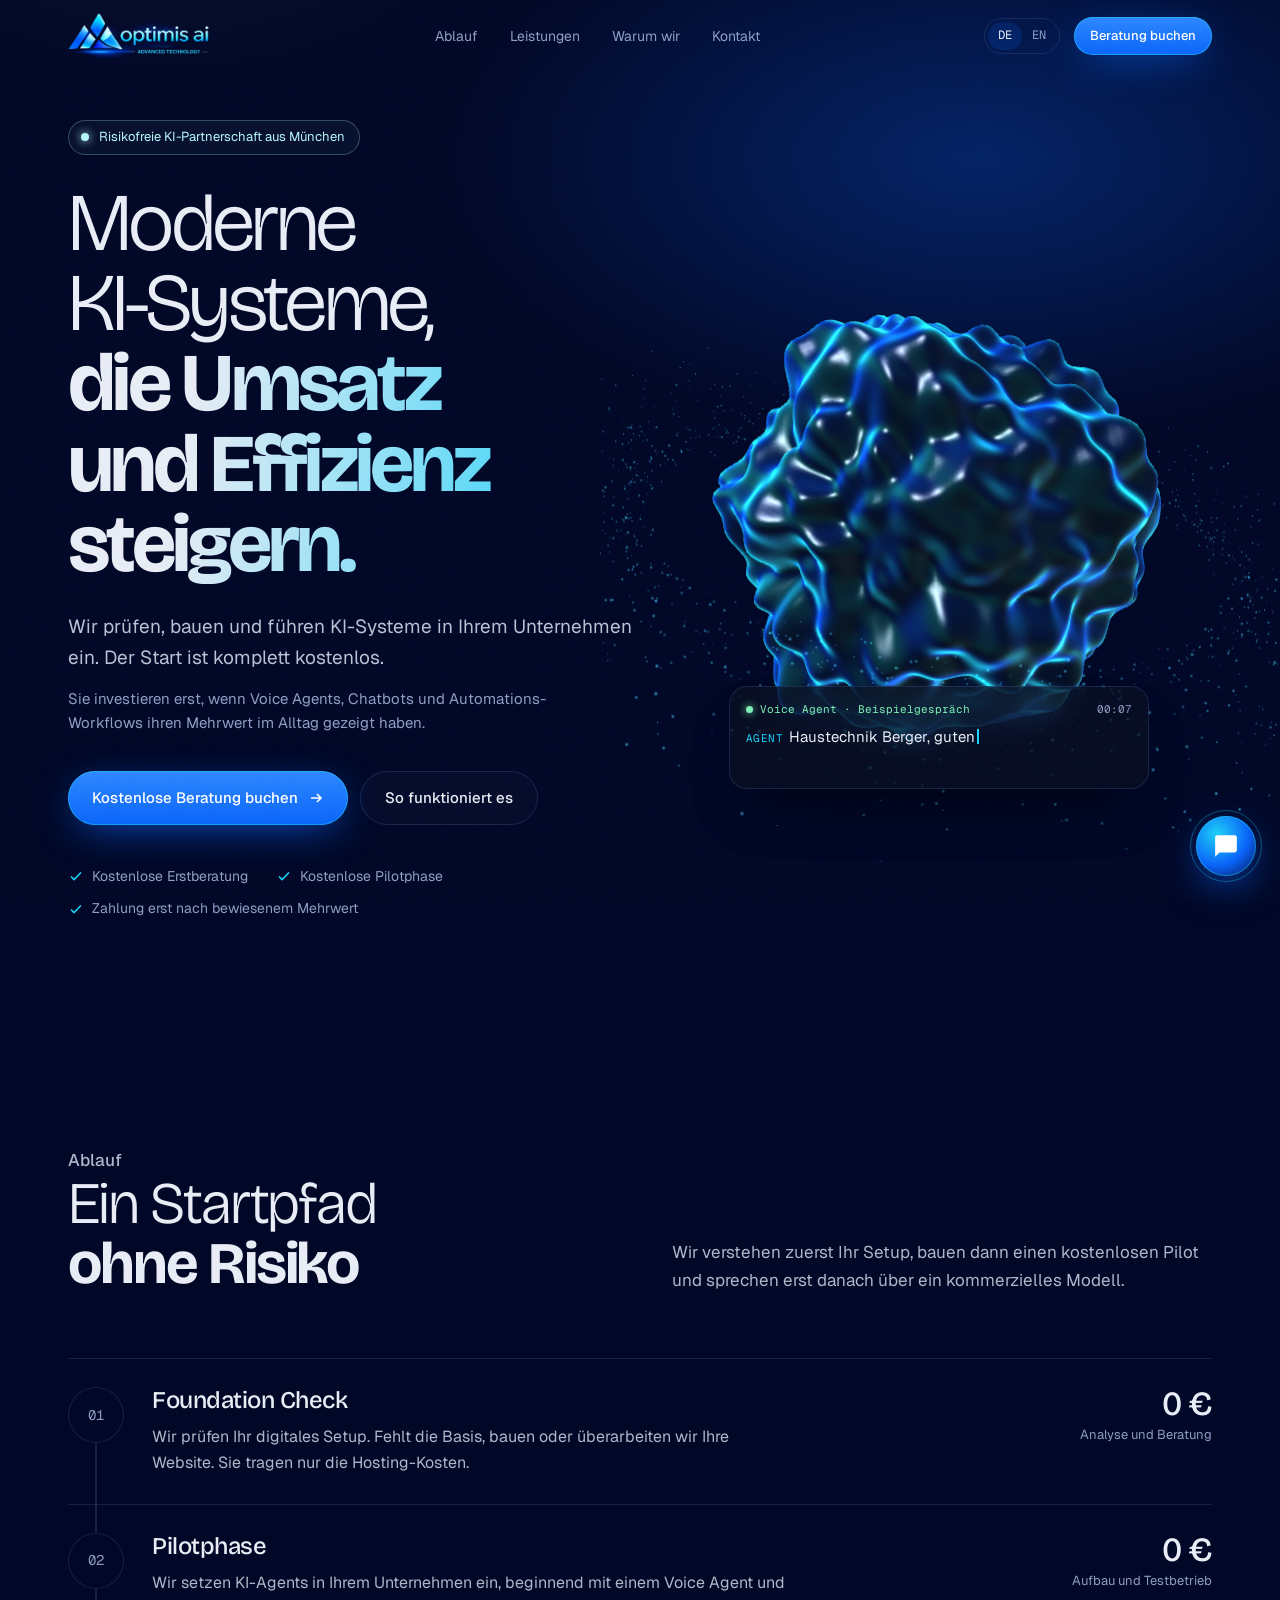
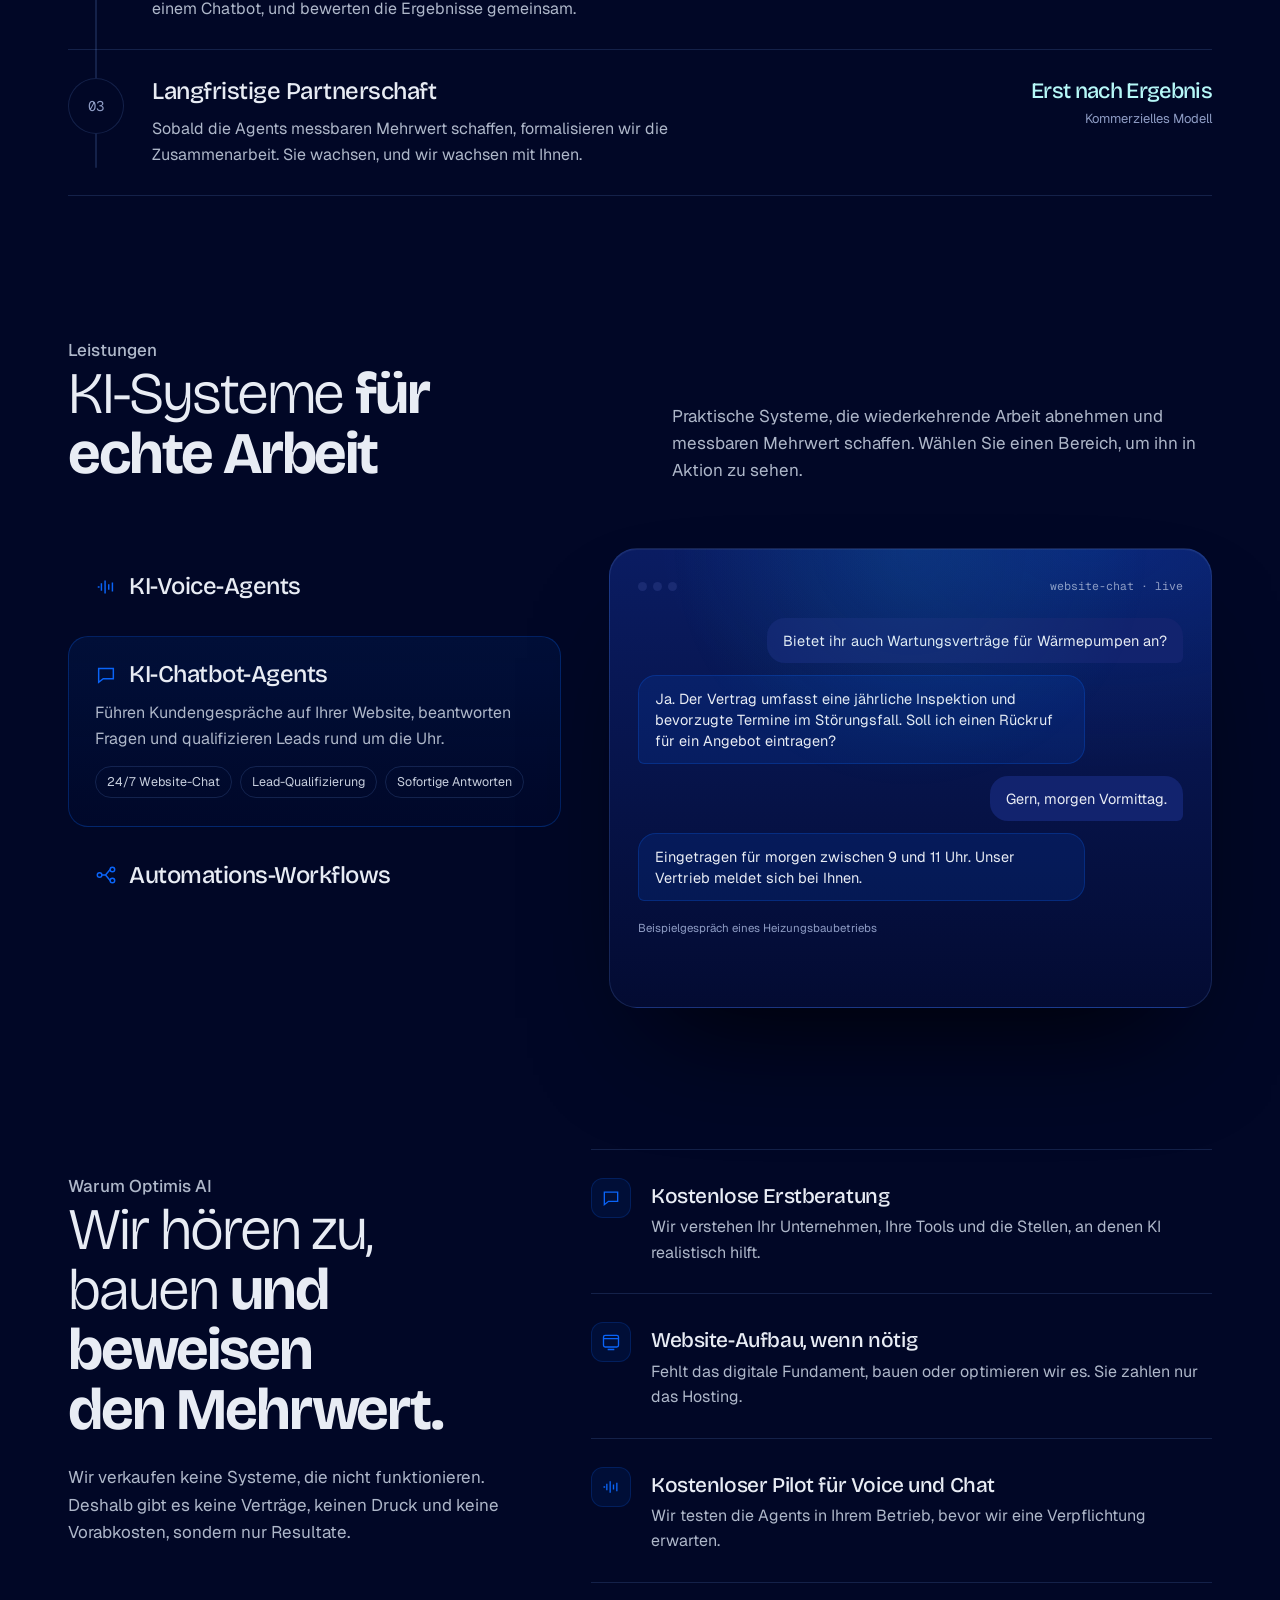
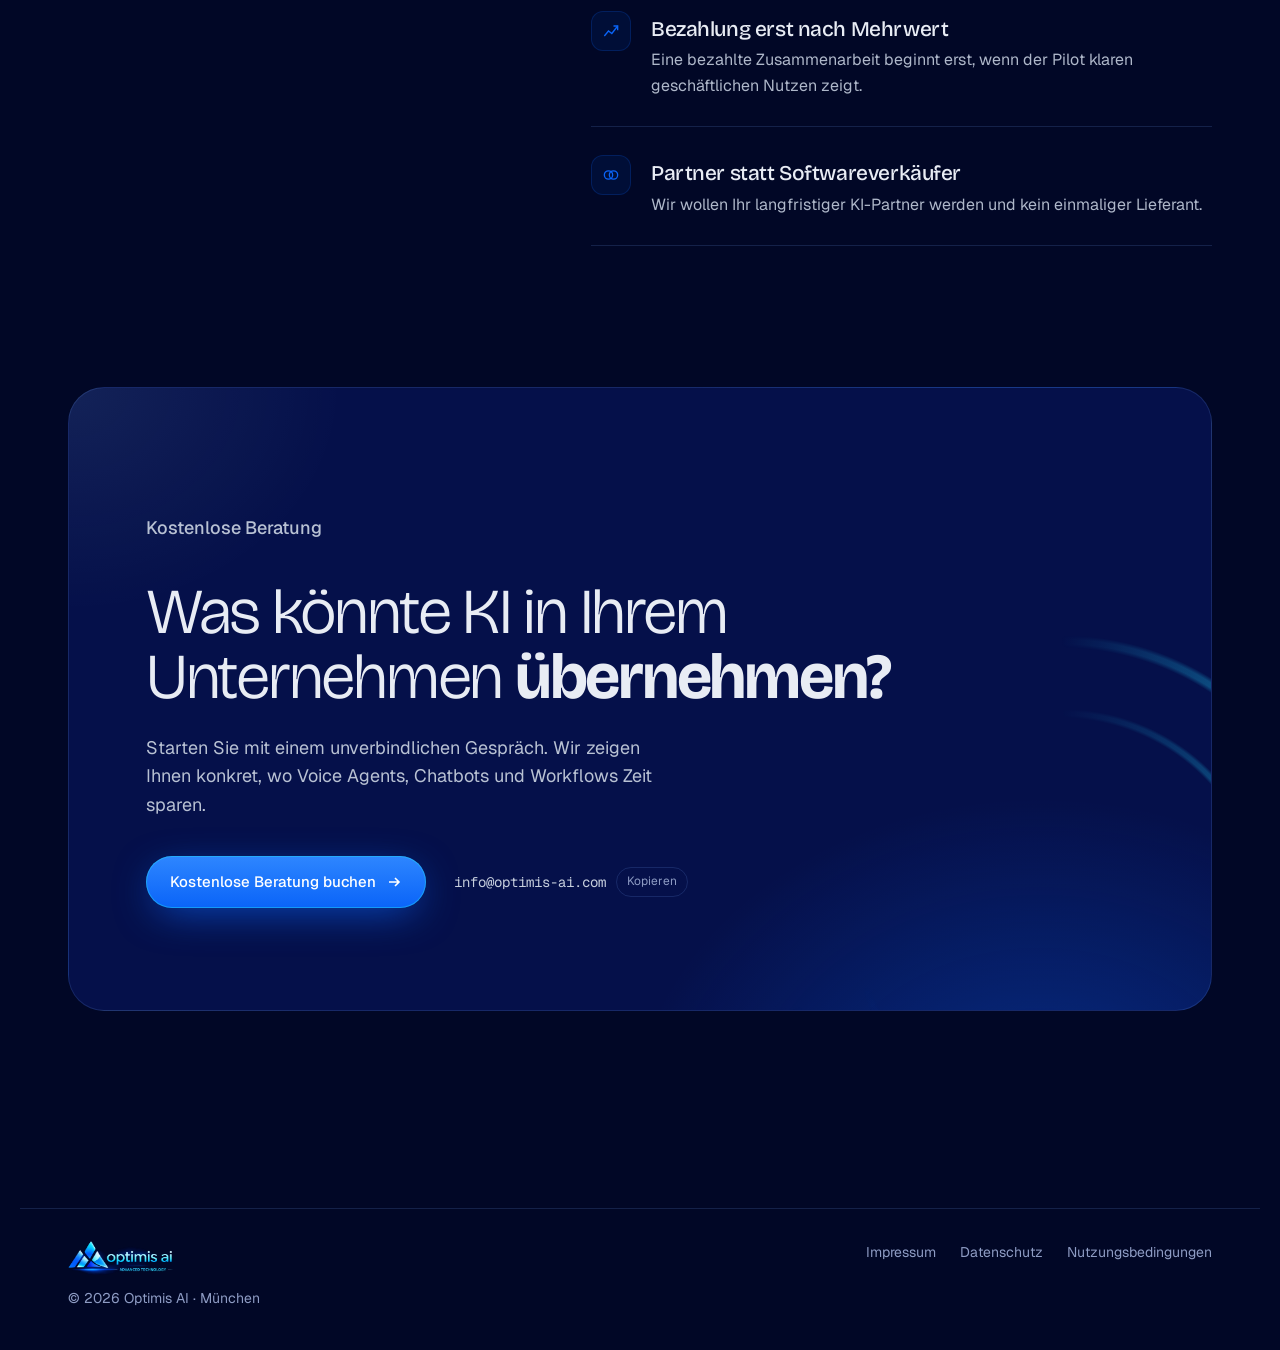
==== index.html @ b2c32596 "Optimis AI Redesign REV01: Startseite, Rechtsseiten, Chat-Widget Co-Authored-By: Claude Opus 5.5 <no" ====
<!doctype html>
<html lang="de">
<head>
<meta charset="utf-8">
<meta name="viewport" content="width=device-width, initial-scale=1, viewport-fit=cover">
<!-- VORSCHAU: verhindert, dass Google diese Testversion indexiert. Beim Go-Live entfernen. -->
<meta name="robots" content="noindex, nofollow">
<meta name="description" content="Optimis AI unterstützt Unternehmen mit KI-Sprachagenten, Chatbots und Workflow-Automatisierung beim Skalieren. Kostenlose Beratung und Pilotphase.">
<meta name="theme-color" content="#010726">
<meta property="og:title" content="Optimis AI | KI-Automatisierungsagentur für Unternehmen">
<meta property="og:description" content="Voice Agents, Chatbots und Automations-Workflows in einem risikofreien Partnermodell.">
<meta property="og:type" content="website">
<link rel="icon" href="assets/logo.webp">
<title>Optimis AI | Voice Agents, Chatbots & Automations-Workflows</title>
<link rel="preconnect" href="https://fonts.googleapis.com">
<link rel="preconnect" href="https://fonts.gstatic.com" crossorigin>
<link rel="stylesheet" href="https://fonts.googleapis.com/css2?family=Bricolage+Grotesque:opsz,wght@12..96,300;12..96,500;12..96,700&family=Geist:wght@300;400;500;600&family=Geist+Mono:wght@400;500&display=swap">
<style>
/* Layout: dark single-world page. Hero = headline left, live 3D voice orb right with call transcript.
   Then: sequence (Ablauf) with scroll-filled spine, interactive service demo stage, promise list, closing CTA. */
:root{
  color-scheme: dark;
  --ink:#010726;          /* logo navy, deepest */
  --deep:#06124A;         /* logo navy, raised */
  --line:rgba(120,170,255,.16);
  --text:#E8ECF4;
  --muted:#8E9CC4;
  --signal:#0A64F8;       /* logo electric blue */
  --glow:#1ED0F8;         /* logo cyan */
  --gold:#B6F8F8;         /* logo ice highlight */
  --f-display:"Bricolage Grotesque", "Helvetica Neue", Arial, sans-serif;
  --f-body:"Geist", "Helvetica Neue", Arial, sans-serif;
  --f-mono:"Geist Mono", ui-monospace, "SF Mono", Menlo, monospace;
  --gutter:clamp(16px, 4vw, 48px);
  --max:1240px;
}
*{box-sizing:border-box}
html{scroll-behavior:smooth}
body{
  background:var(--ink); color:var(--text);
  font-family:var(--f-body); font-size:16px; line-height:1.6;
  -webkit-font-smoothing:antialiased; overflow-x:hidden;
}
a{color:inherit}
::selection{background:var(--signal); color:var(--ink)}
:focus-visible{outline:2px solid var(--glow); outline-offset:3px; border-radius:6px}
.wrap{max-width:var(--max); margin-inline:auto; padding-inline:var(--gutter)}

/* film grain for depth */
.grain{position:fixed; inset:0; pointer-events:none; z-index:60; opacity:.07; mix-blend-mode:overlay;
  background-image:url("data:image/svg+xml;utf8,<svg xmlns='http://www.w3.org/2000/svg' width='160' height='160'><filter id='n'><feTurbulence type='fractalNoise' baseFrequency='.9' numOctaves='2' stitchTiles='stitch'/></filter><rect width='100%' height='100%' filter='url(%23n)'/></svg>");}

/* ---------- NAV ---------- */
.nav{position:fixed; top:0; left:0; right:0; z-index:50; padding-top:env(safe-area-inset-top,0px);
  transition:background .4s, border-color .4s; border-bottom:1px solid transparent}
.nav.scrolled{background:rgba(1,7,38,.72); backdrop-filter:blur(18px) saturate(1.4); -webkit-backdrop-filter:blur(18px) saturate(1.4); border-color:var(--line)}
.nav-in{display:flex; align-items:center; justify-content:space-between; gap:24px; height:72px}
.logo{display:flex; align-items:center; text-decoration:none}
.logo img{height:46px; width:auto; aspect-ratio:340/109; object-fit:contain; display:block}
.foot-logo{height:34px; width:auto; aspect-ratio:340/109; align-self:flex-start; object-fit:contain; display:block}
.nav-links{display:flex; gap:32px; font-size:14px; color:var(--muted)}
.nav-links a{text-decoration:none; transition:color .2s}
.nav-links a:hover{color:var(--text)}
.nav-right{display:flex; align-items:center; gap:14px}
.lang{display:flex; border:1px solid var(--line); border-radius:999px; padding:3px; font-size:12px; font-family:var(--f-mono)}
.lang button{all:unset; cursor:pointer; padding:4px 10px; border-radius:999px; color:var(--muted)}
.lang button[aria-pressed="true"]{background:rgba(10,100,248,.16); color:var(--text)}

.btn{display:inline-flex; align-items:center; gap:10px; text-decoration:none; font-weight:500; font-size:15px;
  border-radius:999px; padding:14px 24px; transition:transform .25s, box-shadow .3s, background .3s; cursor:pointer; border:0; font-family:inherit}
.btn-primary{background:linear-gradient(180deg,#2E86FF, var(--signal)); color:#FFFFFF;
  box-shadow:0 0 0 1px rgba(30,208,248,.5) inset, 0 10px 40px -10px rgba(10,100,248,.8)}
.btn-primary:hover{transform:translateY(-2px); box-shadow:0 0 0 1px rgba(30,208,248,.7) inset, 0 16px 50px -10px rgba(10,100,248,1)}
.btn-ghost{color:var(--text); border:1px solid var(--line); background:rgba(255,255,255,.02)}
.btn-ghost:hover{border-color:rgba(30,208,248,.4); background:rgba(10,100,248,.06)}
.btn-sm{padding:9px 16px; font-size:13px}
.btn svg{width:16px; height:16px}

/* ---------- HERO ---------- */
.hero{position:relative; padding-top:calc(120px + env(safe-area-inset-top,0px)); padding-bottom:72px; overflow:hidden}
.hero::before{content:""; position:absolute; inset:-20% -10% auto; height:900px; pointer-events:none;
  background:radial-gradient(ellipse 50% 45% at 72% 40%, rgba(10,100,248,.30), transparent 70%),
             radial-gradient(ellipse 30% 30% at 20% 10%, rgba(182,248,248,.06), transparent 70%)}
.hero-grid{position:relative; display:grid; grid-template-columns:minmax(0,1.05fr) minmax(0,1fr); gap:24px; align-items:center}
.pill{display:inline-flex; align-items:center; gap:10px; font-size:13px; color:var(--gold);
  border:1px solid rgba(182,248,248,.25); border-radius:999px; padding:6px 14px 6px 8px; background:rgba(182,248,248,.04)}
.pill i{width:8px; height:8px; border-radius:50%; background:var(--gold); box-shadow:0 0 10px var(--gold); display:block; margin-left:4px; animation:breathe 2.4s ease-in-out infinite}
@keyframes breathe{50%{opacity:.35}}
h1{font-family:var(--f-display); font-weight:300; font-size:clamp(44px, 6.4vw, 88px); line-height:.98; letter-spacing:-.045em; margin:28px 0 28px; text-wrap:balance}
h1 strong{font-weight:700; display:block;
  background:linear-gradient(100deg, var(--text) 10%, var(--glow) 45%, var(--signal) 70%, var(--text) 95%);
  background-size:220% 100%; -webkit-background-clip:text; background-clip:text; color:transparent;
  animation:sheen 9s ease-in-out infinite}
@keyframes sheen{0%,100%{background-position:100% 0}50%{background-position:0 0}}
.lede{font-size:clamp(17px,1.5vw,19px); color:#B8C1D3; max-width:34em; margin:0 0 14px}
.lede-2{font-size:15px; color:var(--muted); max-width:36em; margin:0 0 36px}
.hero-ctas{display:flex; flex-wrap:wrap; gap:12px}
.assure{display:flex; flex-wrap:wrap; gap:10px 28px; margin-top:40px; font-size:14px; color:var(--muted); list-style:none; padding:0}
.assure li{display:flex; align-items:center; gap:8px}
.assure svg{width:16px; height:16px; color:var(--glow); flex:none}

.reveal{animation:rise 1s cubic-bezier(.2,.7,.1,1) both}
.d1{animation-delay:.05s}.d2{animation-delay:.15s}.d3{animation-delay:.28s}.d4{animation-delay:.4s}.d5{animation-delay:.52s}
@keyframes rise{from{opacity:0; transform:translateY(22px); filter:blur(6px)}to{opacity:1; transform:none; filter:none}}

/* orb stage */
.stage{position:relative; aspect-ratio:1/1; max-width:100%; width:100%; min-height:0}
#orb{position:absolute; inset:-12%; width:124%; height:124%; display:block}
.orb-fallback{position:absolute; inset:18%; border-radius:50%;
  background:radial-gradient(circle at 35% 30%, #B6F8F8, var(--signal) 35%, #06124A 70%, transparent 72%);
  filter:blur(1px); box-shadow:0 0 120px rgba(10,100,248,.5)}
.call{position:absolute; left:50%; bottom:2%; transform:translateX(-50%); width:min(420px, 100%);
  background:rgba(10,16,32,.66); border:1px solid var(--line); border-radius:18px; padding:14px 16px;
  backdrop-filter:blur(14px); -webkit-backdrop-filter:blur(14px); box-shadow:0 30px 60px -30px rgba(0,0,0,.8)}
.call-head{display:flex; align-items:center; justify-content:space-between; font-family:var(--f-mono); font-size:11px; color:var(--muted); margin-bottom:8px}
.live{display:flex; align-items:center; gap:7px; color:#7DF0B4}
.live i{width:7px; height:7px; border-radius:50%; background:#7DF0B4; box-shadow:0 0 8px #7DF0B4; animation:breathe 1.2s infinite}
.call-line{min-height:3.2em; font-size:15px; line-height:1.45}
.who{font-family:var(--f-mono); font-size:11px; letter-spacing:.04em; margin-right:6px}
.who.agent{color:var(--glow)} .who.caller{color:var(--gold)}
.caret{display:inline-block; width:2px; height:1em; background:var(--glow); vertical-align:-2px; margin-left:2px; animation:breathe .8s steps(1) infinite}

/* ---------- SECTIONS ---------- */
section{position:relative}
.sec{padding-block:clamp(80px, 11vw, 150px)}
.sec-head{display:grid; grid-template-columns:minmax(0,1fr) minmax(0,1fr); gap:32px 64px; align-items:end; margin-bottom:64px}
.kicker{font-size:14px; color:var(--glow); margin:0 0 14px; font-weight:500}
h2{font-family:var(--f-display); font-weight:300; font-size:clamp(34px, 4.6vw, 60px); line-height:1.02; letter-spacing:-.035em; margin:0; text-wrap:balance}
h2 strong{font-weight:700}
.sec-head p{color:#AEB7C9; margin:0; max-width:32em; font-size:17px}
h3{font-family:var(--f-display); font-weight:500; letter-spacing:-.02em; font-size:24px; line-height:1.15; margin:0 0 10px}

/* Ablauf: real sequence */
.steps{position:relative; display:grid; gap:0}
.spine{position:absolute; left:27px; top:28px; bottom:28px; width:2px; background:var(--line); border-radius:2px}
.spine i{position:absolute; inset:0 0 auto; height:var(--p,0%); background:linear-gradient(var(--glow), var(--signal)); border-radius:2px; box-shadow:0 0 14px var(--signal)}
.step{position:relative; display:grid; grid-template-columns:56px minmax(0,1fr) auto; gap:28px; align-items:start; padding:28px 0; border-top:1px solid var(--line)}
.step:last-child{border-bottom:1px solid var(--line)}
.node{width:56px; height:56px; border-radius:50%; display:grid; place-items:center; font-family:var(--f-mono); font-size:14px;
  background:var(--ink); border:1px solid var(--line); color:var(--muted); position:relative; z-index:1; transition:all .5s}
.step.on .node{border-color:var(--signal); color:var(--text); box-shadow:0 0 0 6px rgba(10,100,248,.08), 0 0 30px rgba(10,100,248,.4)}
.step p{color:#AEB7C9; margin:0; max-width:40em}
.cost{text-align:right; min-width:150px}
.cost b{display:block; font-family:var(--f-display); font-weight:500; font-size:34px; letter-spacing:-.03em; line-height:1; font-variant-numeric:tabular-nums}
.cost span{font-size:13px; color:var(--muted)}
.step:last-child .cost b{color:var(--gold); font-size:22px; line-height:1.2}

/* Services: interactive stage */
.svc{display:grid; grid-template-columns:minmax(0,.9fr) minmax(0,1.1fr); gap:48px; align-items:stretch}
.svc-list{display:flex; flex-direction:column; gap:10px}
.svc-tab{all:unset; box-sizing:border-box; cursor:pointer; display:block; padding:24px 26px; border-radius:20px; border:1px solid transparent; transition:background .35s, border-color .35s}
.svc-tab:hover{background:rgba(255,255,255,.02)}
.svc-tab:focus-visible{outline:2px solid var(--glow)}
.svc-tab[aria-selected="true"]{background:linear-gradient(180deg, rgba(10,100,248,.09), rgba(10,100,248,.02)); border-color:rgba(10,100,248,.28)}
.svc-tab h3{display:flex; align-items:center; gap:12px; margin:0}
.svc-tab h3 svg{width:22px; height:22px; color:var(--signal); flex:none}
.svc-body{display:grid; grid-template-rows:0fr; transition:grid-template-rows .45s cubic-bezier(.2,.7,.1,1)}
.svc-tab[aria-selected="true"] .svc-body{grid-template-rows:1fr}
.svc-body > div{overflow:hidden}
.svc-body p{color:#AEB7C9; margin:12px 0 14px}
.tags{display:flex; flex-wrap:wrap; gap:8px; padding-bottom:4px}
.tags span{font-size:12.5px; padding:5px 11px; border-radius:999px; border:1px solid var(--line); color:#C6CEDD}

.demo-wrap{perspective:1400px; min-width:0}
.demo{position:relative; height:100%; min-height:460px; border-radius:28px; padding:28px;
  background:radial-gradient(120% 80% at 80% 0%, rgba(10,100,248,.16), transparent 60%), linear-gradient(180deg, #0A1C62, #030B32);
  border:1px solid var(--line); box-shadow:0 60px 120px -50px rgba(0,0,0,.9), inset 0 1px 0 rgba(255,255,255,.06);
  transform-style:preserve-3d; transition:transform .25s ease-out; overflow:hidden}
.demo::after{content:""; position:absolute; inset:0; border-radius:inherit; pointer-events:none;
  background:radial-gradient(400px circle at var(--mx,50%) var(--my,0%), rgba(30,208,248,.10), transparent 60%)}
.demo-bar{display:flex; justify-content:space-between; align-items:center; font-family:var(--f-mono); font-size:11.5px; color:var(--muted); margin-bottom:22px; transform:translateZ(30px)}
.dots{display:flex; gap:6px}.dots i{width:9px; height:9px; border-radius:50%; background:#1a2b72; display:block}
.panel{display:none; transform:translateZ(50px)}
.panel.active{display:block; animation:panelIn .5s cubic-bezier(.2,.7,.1,1)}
@keyframes panelIn{from{opacity:0; transform:translateZ(50px) translateY(12px)}to{opacity:1; transform:translateZ(50px)}}
.example{font-size:11.5px; color:var(--muted); margin-top:18px}
.example a{color:var(--glow)}

/* chat */
.chat{display:flex; flex-direction:column; gap:12px}
.bub{max-width:82%; padding:12px 16px; border-radius:18px; font-size:14.5px; line-height:1.45}
.bub.user{align-self:flex-end; background:#12236E; border-bottom-right-radius:6px}
.bub.bot{align-self:flex-start; background:rgba(10,100,248,.12); border:1px solid rgba(10,100,248,.25); border-bottom-left-radius:6px}
.chip-ok{align-self:flex-start; display:inline-flex; gap:8px; align-items:center; font-size:12.5px; color:#7DF0B4; border:1px solid rgba(125,240,180,.3); background:rgba(125,240,180,.06); padding:6px 12px; border-radius:999px}
.chip-ok svg{width:14px; height:14px}
.typing{align-self:flex-start; display:flex; gap:4px; padding:14px 16px; background:rgba(10,100,248,.08); border-radius:18px}
.typing i{width:6px; height:6px; border-radius:50%; background:var(--glow); animation:bounce 1s infinite}
.typing i:nth-child(2){animation-delay:.15s}.typing i:nth-child(3){animation-delay:.3s}
@keyframes bounce{0%,60%,100%{transform:none; opacity:.4}30%{transform:translateY(-4px); opacity:1}}

/* voice */
.wave{display:flex; align-items:center; justify-content:center; gap:4px; height:120px; margin:6px 0 22px}
.wave i{width:5px; border-radius:3px; background:linear-gradient(var(--glow), var(--signal)); height:12%; transition:height .09s}
.flow{list-style:none; padding:0; margin:0; display:grid; gap:10px}
.flow li{display:grid; grid-template-columns:56px minmax(0,1fr) auto; align-items:center; gap:12px; padding:12px 14px; border-radius:14px; background:rgba(255,255,255,.025); border:1px solid var(--line); font-size:14px}
.flow time{font-family:var(--f-mono); font-size:12px; color:var(--muted); font-variant-numeric:tabular-nums}
.flow em{font-style:normal; font-size:12px; color:var(--glow)}

/* workflow graph */
.graph{width:100%; height:auto; display:block}
.graph .edge{fill:none; stroke:rgba(10,100,248,.35); stroke-width:1.5}
.graph .flowline{fill:none; stroke:var(--glow); stroke-width:2; stroke-dasharray:6 14; animation:dash 1.6s linear infinite}
@keyframes dash{to{stroke-dashoffset:-40}}
.graph .box{fill:#08175A; stroke:rgba(150,180,255,.22)}
.graph .core{fill:url(#coreGrad); stroke:rgba(30,208,248,.6)}
.graph text{fill:var(--text); font-family:var(--f-body); font-size:13px}
.graph .sub{fill:var(--muted); font-size:11px; font-family:var(--f-mono)}

/* Warum */
.why{display:grid; grid-template-columns:minmax(0,.85fr) minmax(0,1.15fr); gap:64px}
.why-quote{position:sticky; top:120px; align-self:start}
.why-quote p{color:#AEB7C9; font-size:17px; max-width:28em; margin:24px 0 0}
.promises{list-style:none; margin:0; padding:0}
.promises li{display:grid; grid-template-columns:40px minmax(0,1fr); gap:20px; padding:28px 0; border-top:1px solid var(--line); transition:background .3s}
.promises li:last-child{border-bottom:1px solid var(--line)}
.promises .ic{width:40px; height:40px; border-radius:12px; display:grid; place-items:center; background:rgba(10,100,248,.08); border:1px solid rgba(10,100,248,.2); color:var(--signal)}
.promises .ic svg{width:20px; height:20px}
.promises h3{font-size:21px; margin:6px 0 6px}
.promises p{margin:0; color:#AEB7C9}

/* CTA */
.cta{position:relative; overflow:hidden; border-radius:36px; padding:clamp(48px,8vw,110px) clamp(24px,6vw,90px);
  background:radial-gradient(60% 90% at 85% 120%, rgba(10,100,248,.35), transparent 60%),
             radial-gradient(40% 60% at 0% 0%, rgba(182,248,248,.08), transparent 60%), #05104A;
  border:1px solid var(--line)}
.cta-ring{position:absolute; right:-160px; bottom:-220px; width:620px; height:620px; border-radius:50%; pointer-events:none;
  background:conic-gradient(from 0deg, transparent, rgba(30,208,248,.5), transparent 30%, rgba(10,100,248,.35), transparent 70%);
  -webkit-mask:radial-gradient(circle, transparent 62%, #000 63%, #000 64%, transparent 65%);
          mask:radial-gradient(circle, transparent 62%, #000 63%, #000 64%, transparent 65%);
  animation:spin 14s linear infinite}
.cta-ring.r2{width:460px; height:460px; right:-80px; bottom:-140px; animation-duration:22s; animation-direction:reverse; opacity:.6}
@keyframes spin{to{transform:rotate(360deg)}}
.cta h2{max-width:14em; font-size:clamp(36px,5vw,68px)}
.cta p{color:#B8C1D3; font-size:18px; max-width:30em; margin:24px 0 36px}
.cta-row{display:flex; flex-wrap:wrap; gap:14px 28px; align-items:center; position:relative}
.mail{display:flex; align-items:center; gap:10px; font-family:var(--f-mono); font-size:14px; color:#C6CEDD}
.mail span{user-select:all}
.copy{all:unset; cursor:pointer; font-family:var(--f-body); font-size:12px; color:var(--muted); border:1px solid var(--line); padding:4px 10px; border-radius:999px}
.copy:hover{color:var(--text)}

footer{padding-block:56px 40px; color:var(--muted); font-size:14px}
.foot{display:flex; flex-wrap:wrap; justify-content:space-between; gap:24px; border-top:1px solid var(--line); padding-top:32px}
.foot nav{display:flex; gap:24px}
.foot a{text-decoration:none}.foot a:hover{color:var(--text)}

/* ---------- RESPONSIVE ---------- */
@media (max-width: 980px){
  .nav-links{display:none}
  .hero-grid{grid-template-columns:minmax(0,1fr)}
  .stage{max-width:520px; margin:8px auto 0}
  .sec-head,.svc,.why{grid-template-columns:minmax(0,1fr)}
  .why-quote{position:static}
  .demo{min-height:420px}
}
@media (max-width: 620px){
  .nav-right .btn{display:none}
  .step{grid-template-columns:56px minmax(0,1fr); gap:18px}
  .cost{grid-column:2; text-align:left}
  .demo{padding:20px; border-radius:22px}
  .bub{max-width:92%}
  .flow li{grid-template-columns:48px minmax(0,1fr)}
  .flow em{grid-column:2}
}
@media (prefers-reduced-motion: reduce){
  *,*::before,*::after{animation:none!important; transition:none!important}
  html{scroll-behavior:auto}
}
</style>
<style>body{margin:0} img{max-width:100%} [hidden]{display:none!important}</style>
</head>
<body>
<div class="grain" aria-hidden="true"></div>

<header class="nav" id="nav">
  <div class="wrap nav-in">
    <a class="logo" href="#top" aria-label="Optimis AI Startseite"><img id="logoImg" src="assets/logo.webp" alt="Optimis AI – Advanced Technology" width="143" height="46"></a>
    <nav class="nav-links" aria-label="Hauptnavigation">
      <a href="#ablauf">Ablauf</a><a href="#leistungen">Leistungen</a><a href="#warum">Warum wir</a><a href="#kontakt">Kontakt</a>
    </nav>
    <div class="nav-right">
      <div class="lang" role="group" aria-label="Sprache"><button aria-pressed="true">DE</button><button aria-pressed="false">EN</button></div>
      <a class="btn btn-primary btn-sm" href="mailto:info@optimis-ai.com?subject=Kostenlose%20Beratung">Beratung buchen</a>
    </div>
  </div>
</header>

<main id="top">
  <!-- HERO -->
  <section class="hero">
    <div class="wrap hero-grid">
      <div>
        <span class="pill reveal d1"><i></i>Risikofreie KI-Partnerschaft aus München</span>
        <h1 class="reveal d2">Moderne KI-Systeme, <strong>die Umsatz und Effizienz steigern.</strong></h1>
        <p class="lede reveal d3">Wir prüfen, bauen und führen KI-Systeme in Ihrem Unternehmen ein. Der Start ist komplett kostenlos.</p>
        <p class="lede-2 reveal d3">Sie investieren erst, wenn Voice Agents, Chatbots und Automations-Workflows ihren Mehrwert im Alltag gezeigt haben.</p>
        <div class="hero-ctas reveal d4">
          <a class="btn btn-primary" href="mailto:info@optimis-ai.com?subject=Kostenlose%20Beratung">Kostenlose Beratung buchen
            <svg viewBox="0 0 16 16" fill="none" stroke="currentColor" stroke-width="1.6" aria-hidden="true"><path d="M3 8h10M9 4l4 4-4 4"/></svg></a>
          <a class="btn btn-ghost" href="#ablauf">So funktioniert es</a>
        </div>
        <ul class="assure reveal d5">
          <li><svg viewBox="0 0 16 16" fill="none" stroke="currentColor" stroke-width="1.6" aria-hidden="true"><path d="M3 8.5l3 3 7-7"/></svg>Kostenlose Erstberatung</li>
          <li><svg viewBox="0 0 16 16" fill="none" stroke="currentColor" stroke-width="1.6" aria-hidden="true"><path d="M3 8.5l3 3 7-7"/></svg>Kostenlose Pilotphase</li>
          <li><svg viewBox="0 0 16 16" fill="none" stroke="currentColor" stroke-width="1.6" aria-hidden="true"><path d="M3 8.5l3 3 7-7"/></svg>Zahlung erst nach bewiesenem Mehrwert</li>
        </ul>
      </div>

      <div class="stage reveal d3" id="stage" aria-label="Animierter Voice Agent während eines Beispielgesprächs">
        <div class="orb-fallback" id="orbFallback" hidden></div>
        <canvas id="orb" aria-hidden="true"></canvas>
        <div class="call" aria-live="off">
          <div class="call-head"><span class="live"><i></i>Voice Agent · Beispielgespräch</span><span id="clock">00:00</span></div>
          <div class="call-line" id="callLine"><span class="who agent">AGENT</span><span id="callText"></span><span class="caret"></span></div>
        </div>
      </div>
    </div>
  </section>

  <!-- ABLAUF -->
  <section class="sec" id="ablauf">
    <div class="wrap">
      <div class="sec-head">
        <div><p class="kicker">Ablauf</p><h2>Ein Startpfad <strong>ohne Risiko</strong></h2></div>
        <p>Wir verstehen zuerst Ihr Setup, bauen dann einen kostenlosen Pilot und sprechen erst danach über ein kommerzielles Modell.</p>
      </div>
      <div class="steps" id="steps">
        <div class="spine" aria-hidden="true"><i id="spineFill"></i></div>
        <article class="step">
          <div class="node">01</div>
          <div><h3>Foundation Check</h3><p>Wir prüfen Ihr digitales Setup. Fehlt die Basis, bauen oder überarbeiten wir Ihre Website. Sie tragen nur die Hosting-Kosten.</p></div>
          <div class="cost"><b>0 €</b><span>Analyse und Beratung</span></div>
        </article>
        <article class="step">
          <div class="node">02</div>
          <div><h3>Pilotphase</h3><p>Wir setzen KI-Agents in Ihrem Unternehmen ein, beginnend mit einem Voice Agent und einem Chatbot, und bewerten die Ergebnisse gemeinsam.</p></div>
          <div class="cost"><b>0 €</b><span>Aufbau und Testbetrieb</span></div>
        </article>
        <article class="step">
          <div class="node">03</div>
          <div><h3>Langfristige Partnerschaft</h3><p>Sobald die Agents messbaren Mehrwert schaffen, formalisieren wir die Zusammenarbeit. Sie wachsen, und wir wachsen mit Ihnen.</p></div>
          <div class="cost"><b>Erst nach Ergebnis</b><span>Kommerzielles Modell</span></div>
        </article>
      </div>
    </div>
  </section>

  <!-- LEISTUNGEN -->
  <section class="sec" id="leistungen" style="padding-top:0">
    <div class="wrap">
      <div class="sec-head">
        <div><p class="kicker">Leistungen</p><h2>KI-Systeme <strong>für echte Arbeit</strong></h2></div>
        <p>Praktische Systeme, die wiederkehrende Arbeit abnehmen und messbaren Mehrwert schaffen. Wählen Sie einen Bereich, um ihn in Aktion zu sehen.</p>
      </div>
      <div class="svc">
        <div class="svc-list" role="tablist" aria-label="Leistungen">
          <button class="svc-tab" role="tab" aria-selected="false" aria-controls="p-voice" id="t-voice" data-panel="p-voice">
            <h3><svg viewBox="0 0 24 24" fill="none" stroke="currentColor" stroke-width="1.6" aria-hidden="true"><path d="M3 12h2M7 8v8M11 5v14M15 9v6M19 7v10M21 12h0"/></svg>KI-Voice-Agents</h3>
            <div class="svc-body"><div>
              <p>Nehmen eingehende Anrufe an, buchen Termine und leisten Support, ohne dass Ihr Team jede Anfrage selbst bearbeiten muss.</p>
              <div class="tags"><span>Inbound-Anrufe</span><span>Buchungen und Follow-ups</span><span>Übergabe an Menschen</span></div>
            </div></div>
          </button>
          <button class="svc-tab" role="tab" aria-selected="true" aria-controls="p-chat" id="t-chat" data-panel="p-chat">
            <h3><svg viewBox="0 0 24 24" fill="none" stroke="currentColor" stroke-width="1.6" aria-hidden="true"><path d="M4 5h16v11H9l-5 4z"/></svg>KI-Chatbot-Agents</h3>
            <div class="svc-body"><div>
              <p>Führen Kundengespräche auf Ihrer Website, beantworten Fragen und qualifizieren Leads rund um die Uhr.</p>
              <div class="tags"><span>24/7 Website-Chat</span><span>Lead-Qualifizierung</span><span>Sofortige Antworten</span></div>
            </div></div>
          </button>
          <button class="svc-tab" role="tab" aria-selected="false" aria-controls="p-flow" id="t-flow" data-panel="p-flow">
            <h3><svg viewBox="0 0 24 24" fill="none" stroke="currentColor" stroke-width="1.6" aria-hidden="true"><circle cx="5" cy="12" r="2.5"/><circle cx="19" cy="6" r="2.5"/><circle cx="19" cy="18" r="2.5"/><path d="M7.5 12h4l5-6M11.5 12l5 6"/></svg>Automations-Workflows</h3>
            <div class="svc-body"><div>
              <p>Verbinden Ihre Tools und Prozesse, damit sich Ihr Team auf die wirklich wichtigen Aufgaben konzentriert.</p>
              <div class="tags"><span>CRM- und Tool-Sync</span><span>Aufgaben automatisieren</span><span>Eigene Workflow-Logik</span></div>
            </div></div>
          </button>
        </div>

        <div class="demo-wrap">
          <div class="demo" id="demo">
            <div class="demo-bar"><div class="dots"><i></i><i></i><i></i></div><span id="demoLabel">website-chat · live</span></div>

            <div class="panel active" id="p-chat" role="tabpanel" aria-labelledby="t-chat">
              <div class="chat" id="chat"></div>
              <p class="example">Beispielgespräch eines Heizungsbaubetriebs</p>
            </div>

            <div class="panel" id="p-voice" role="tabpanel" aria-labelledby="t-voice">
              <div class="wave" id="wave" aria-hidden="true"></div>
              <ol class="flow">
                <li><time>00:00</time><span>Anruf außerhalb der Geschäftszeiten</span><em>angenommen</em></li>
                <li><time>00:09</time><span>Anliegen erkannt: Heizungsausfall</span><em>Priorität hoch</em></li>
                <li><time>00:31</time><span>Termin morgen, 8:30 Uhr eingetragen</span><em>Kalender</em></li>
                <li><time>00:42</time><span>Bestätigung per SMS versendet</span><em>erledigt</em></li>
              </ol>
              <p class="example">Beispielablauf eines Anrufs · <a href="https://voxalio.de/" target="_blank" rel="noopener">Voice Agent live testen</a></p>
            </div>

            <div class="panel" id="p-flow" role="tabpanel" aria-labelledby="t-flow">
              <svg class="graph" viewBox="0 0 520 330" role="img" aria-label="Workflow: Anfrage geht an den KI-Agent, der CRM, Kalender und E-Mail aktualisiert">
                <defs><radialGradient id="coreGrad" cx="40%" cy="35%"><stop offset="0" stop-color="#0A64F8" stop-opacity=".55"/><stop offset="1" stop-color="#08175A"/></radialGradient></defs>
                <path class="edge" d="M150 165 C 190 165, 190 165, 220 165"/>
                <path class="edge" d="M320 165 C 360 165, 350 60, 380 60"/>
                <path class="edge" d="M320 165 L 380 165"/>
                <path class="edge" d="M320 165 C 360 165, 350 270, 380 270"/>
                <path class="flowline" d="M150 165 C 190 165, 190 165, 220 165"/>
                <path class="flowline" d="M320 165 C 360 165, 350 60, 380 60" style="animation-delay:.3s"/>
                <path class="flowline" d="M320 165 L 380 165" style="animation-delay:.5s"/>
                <path class="flowline" d="M320 165 C 360 165, 350 270, 380 270" style="animation-delay:.7s"/>
                <rect class="box" x="10" y="130" width="140" height="70" rx="14"/>
                <text x="26" y="160">Webformular</text><text class="sub" x="26" y="182">neue Anfrage</text>
                <rect class="core" x="220" y="115" width="100" height="100" rx="50"/>
                <text x="245" y="162">KI-Agent</text><text class="sub" x="240" y="182">prüft · ordnet</text>
                <rect class="box" x="380" y="28" width="130" height="64" rx="14"/>
                <text x="396" y="56">CRM</text><text class="sub" x="396" y="76">Lead angelegt</text>
                <rect class="box" x="380" y="133" width="130" height="64" rx="14"/>
                <text x="396" y="161">Kalender</text><text class="sub" x="396" y="181">Termin gesetzt</text>
                <rect class="box" x="380" y="238" width="130" height="64" rx="14"/>
                <text x="396" y="266">E-Mail</text><text class="sub" x="396" y="286">Angebot versendet</text>
              </svg>
              <p class="example">Beispiel-Workflow für eingehende Anfragen</p>
            </div>
          </div>
        </div>
      </div>
    </div>
  </section>

  <!-- WARUM -->
  <section class="sec" id="warum" style="padding-top:0">
    <div class="wrap why">
      <div class="why-quote">
        <p class="kicker">Warum Optimis AI</p>
        <h2>Wir hören zu, bauen <strong>und beweisen den Mehrwert.</strong></h2>
        <p>Wir verkaufen keine Systeme, die nicht funktionieren. Deshalb gibt es keine Verträge, keinen Druck und keine Vorabkosten, sondern nur Resultate.</p>
      </div>
      <ul class="promises">
        <li><span class="ic"><svg viewBox="0 0 24 24" fill="none" stroke="currentColor" stroke-width="1.6" aria-hidden="true"><path d="M4 5h16v11H9l-5 4z"/></svg></span>
          <div><h3>Kostenlose Erstberatung</h3><p>Wir verstehen Ihr Unternehmen, Ihre Tools und die Stellen, an denen KI realistisch hilft.</p></div></li>
        <li><span class="ic"><svg viewBox="0 0 24 24" fill="none" stroke="currentColor" stroke-width="1.6" aria-hidden="true"><rect x="3" y="4" width="18" height="14" rx="2"/><path d="M3 8h18M8 21h8"/></svg></span>
          <div><h3>Website-Aufbau, wenn nötig</h3><p>Fehlt das digitale Fundament, bauen oder optimieren wir es. Sie zahlen nur das Hosting.</p></div></li>
        <li><span class="ic"><svg viewBox="0 0 24 24" fill="none" stroke="currentColor" stroke-width="1.6" aria-hidden="true"><path d="M3 12h2M7 8v8M11 5v14M15 9v6M19 7v10"/></svg></span>
          <div><h3>Kostenloser Pilot für Voice und Chat</h3><p>Wir testen die Agents in Ihrem Betrieb, bevor wir eine Verpflichtung erwarten.</p></div></li>
        <li><span class="ic"><svg viewBox="0 0 24 24" fill="none" stroke="currentColor" stroke-width="1.6" aria-hidden="true"><path d="M4 18l5-6 4 3 7-9"/><path d="M15 6h5v5"/></svg></span>
          <div><h3>Bezahlung erst nach Mehrwert</h3><p>Eine bezahlte Zusammenarbeit beginnt erst, wenn der Pilot klaren geschäftlichen Nutzen zeigt.</p></div></li>
        <li><span class="ic"><svg viewBox="0 0 24 24" fill="none" stroke="currentColor" stroke-width="1.6" aria-hidden="true"><circle cx="9" cy="12" r="5"/><circle cx="15" cy="12" r="5"/></svg></span>
          <div><h3>Partner statt Softwareverkäufer</h3><p>Wir wollen Ihr langfristiger KI-Partner werden und kein einmaliger Lieferant.</p></div></li>
      </ul>
    </div>
  </section>

  <!-- CTA -->
  <section class="sec" id="kontakt" style="padding-top:0">
    <div class="wrap">
      <div class="cta">
        <div class="cta-ring" aria-hidden="true"></div><div class="cta-ring r2" aria-hidden="true"></div>
        <p class="kicker">Kostenlose Beratung</p>
        <h2>Was könnte KI in Ihrem Unternehmen <strong>übernehmen?</strong></h2>
        <p>Starten Sie mit einem unverbindlichen Gespräch. Wir zeigen Ihnen konkret, wo Voice Agents, Chatbots und Workflows Zeit sparen.</p>
        <div class="cta-row">
          <a class="btn btn-primary" href="mailto:info@optimis-ai.com?subject=Kostenlose%20Beratung">Kostenlose Beratung buchen
            <svg viewBox="0 0 16 16" fill="none" stroke="currentColor" stroke-width="1.6" aria-hidden="true"><path d="M3 8h10M9 4l4 4-4 4"/></svg></a>
          <div class="mail"><span id="mailAddr">info@optimis-ai.com</span><button class="copy" id="copyBtn" type="button">Kopieren</button></div>
        </div>
      </div>
    </div>
  </section>
</main>

<footer>
  <div class="wrap foot">
    <div style="display:flex;flex-direction:column;gap:12px"><img class="foot-logo" id="footLogo" alt="Optimis AI" width="106" height="34"><span>© 2026 Optimis AI · München</span></div>
    <nav aria-label="Rechtliches"><a href="impressum.html">Impressum</a><a href="datenschutz.html">Datenschutz</a><a href="nutzungsbedingungen.html">Nutzungsbedingungen</a></nav>
  </div>
</footer>

<script src="assets/three.min.js"></script>
<script>
(() => {
  const reduce = matchMedia('(prefers-reduced-motion: reduce)').matches;

  document.getElementById('footLogo').src = document.getElementById('logoImg').src;

  /* nav state */
  const nav = document.getElementById('nav');
  const onScroll = () => {
    nav.classList.toggle('scrolled', scrollY > 20);
    // Ablauf spine fill
    const steps = document.getElementById('steps');
    const r = steps.getBoundingClientRect();
    const vh = innerHeight;
    const p = Math.min(1, Math.max(0, (vh * 0.65 - r.top) / r.height));
    document.getElementById('spineFill').style.setProperty('--p', (p * 100).toFixed(1) + '%');
    steps.querySelectorAll('.step').forEach(s => {
      const sr = s.getBoundingClientRect();
      s.classList.toggle('on', sr.top + 28 < vh * 0.65);
    });
  };
  addEventListener('scroll', onScroll, {passive:true}); onScroll();

  /* current language, switched by the DE/EN toggle (i18n block at the end) */
  let LANG = 'de';
  const UI = {
    de:{copy:'Kopieren', copied:'Kopiert', selected:'Markiert', who:{agent:'AGENT', caller:'ANRUFER'},
        labels:{'p-chat':'website-chat · live', 'p-voice':'voice-agent · anruf', 'p-flow':'workflow · aktiv'}},
    en:{copy:'Copy', copied:'Copied', selected:'Selected', who:{agent:'AGENT', caller:'CALLER'},
        labels:{'p-chat':'website chat · live', 'p-voice':'voice agent · call', 'p-flow':'workflow · active'}}
  };

  /* copy mail */
  const copyBtn = document.getElementById('copyBtn');
  copyBtn.addEventListener('click', () => {
    const t = document.getElementById('mailAddr').textContent;
    const done = () => { copyBtn.textContent = UI[LANG].copied; setTimeout(() => copyBtn.textContent = UI[LANG].copy, 1800); };
    const fallback = () => { const s = getSelection(); const r = document.createRange(); r.selectNodeContents(document.getElementById('mailAddr')); s.removeAllRanges(); s.addRange(r); copyBtn.textContent = UI[LANG].selected; };
    try { navigator.clipboard.writeText(t).then(done, fallback); } catch (e) { fallback(); }
  });

  /* ---------- hero call transcript drives voice amplitude ---------- */
  const LINES = {
    de:[
      ['agent', 'Haustechnik Berger, guten Tag. Wie kann ich Ihnen helfen?'],
      ['caller', 'Unsere Heizung läuft seit heute Morgen nicht mehr.'],
      ['agent', 'Das klären wir. Morgen um 8:30 Uhr hätte ein Techniker Zeit. Passt Ihnen das?'],
      ['caller', 'Ja, das passt gut.'],
      ['agent', 'Erledigt. Sie bekommen gleich eine Bestätigung per SMS.']
    ],
    en:[
      ['agent', 'Berger Heating, good afternoon. How can I help you?'],
      ['caller', 'Our heating has been down since this morning.'],
      ['agent', 'Let’s sort that out. A technician is free tomorrow at 8:30 am. Does that work for you?'],
      ['caller', 'Yes, that works well.'],
      ['agent', 'Done. You’ll get a text confirmation in a moment.']
    ]
  };
  let callGen = 0;
  const callText = document.getElementById('callText');
  const who = document.querySelector('#callLine .who');
  const clock = document.getElementById('clock');
  let speaking = 0, speaker = 'agent', sec = 0;
  setInterval(() => { sec++; clock.textContent = String(Math.floor(sec/60)).padStart(2,'0') + ':' + String(sec%60).padStart(2,'0'); }, 1000);
  function playLine(i, g = callGen){
    if (g !== callGen) return;
    const lines = LINES[LANG];
    const [w, txt] = lines[i % lines.length];
    if (i % lines.length === 0) sec = 0;
    speaker = w; who.textContent = UI[LANG].who[w];
    who.className = 'who ' + w; callText.textContent = '';
    if (reduce) { callText.textContent = txt; return setTimeout(() => playLine(i+1, g), 3200); }
    let k = 0;
    const step = () => {
      if (g !== callGen) return;
      k++; callText.textContent = txt.slice(0, k);
      const ch = txt[k-1];
      speaking = (ch === ' ' || ch === ',' || ch === '.') ? 0.25 : 1;
      if (k < txt.length) setTimeout(step, ch === ',' || ch === '.' ? 180 : 38 + Math.random()*30);
      else { speaking = 0; setTimeout(() => playLine(i+1, g), 1500); }
    };
    setTimeout(step, 450);
  }
  function restartCall(){ callGen++; speaking = 0; sec = 0; playLine(0); }
  playLine(0);

  /* ---------- 3D voice orb ---------- */
  const canvas = document.getElementById('orb');
  const stage = document.getElementById('stage');
  let gl = null;
  try { gl = window.THREE && (canvas.getContext('webgl2') || canvas.getContext('webgl')); } catch(e) {}
  if (!gl) { document.getElementById('orbFallback').hidden = false; canvas.hidden = true; }
  else {
    const renderer = new THREE.WebGLRenderer({canvas, context: gl, antialias:true, alpha:true});
    renderer.setPixelRatio(Math.min(devicePixelRatio, 2));
    const scene = new THREE.Scene();
    const camera = new THREE.PerspectiveCamera(32, 1, 0.1, 100);
    camera.position.set(0, 0, 6.2);

    const noise = `
      vec3 mod289(vec3 x){return x-floor(x*(1.0/289.0))*289.0;}
      vec4 mod289(vec4 x){return x-floor(x*(1.0/289.0))*289.0;}
      vec4 permute(vec4 x){return mod289(((x*34.0)+1.0)*x);}
      vec4 taylorInvSqrt(vec4 r){return 1.79284291400159-0.85373472095314*r;}
      float snoise(vec3 v){
        const vec2 C=vec2(1.0/6.0,1.0/3.0); const vec4 D=vec4(0.0,0.5,1.0,2.0);
        vec3 i=floor(v+dot(v,C.yyy)); vec3 x0=v-i+dot(i,C.xxx);
        vec3 g=step(x0.yzx,x0.xyz); vec3 l=1.0-g; vec3 i1=min(g.xyz,l.zxy); vec3 i2=max(g.xyz,l.zxy);
        vec3 x1=x0-i1+C.xxx; vec3 x2=x0-i2+C.yyy; vec3 x3=x0-D.yyy;
        i=mod289(i);
        vec4 p=permute(permute(permute(i.z+vec4(0.0,i1.z,i2.z,1.0))+i.y+vec4(0.0,i1.y,i2.y,1.0))+i.x+vec4(0.0,i1.x,i2.x,1.0));
        float n_=0.142857142857; vec3 ns=n_*D.wyz-D.xzx;
        vec4 j=p-49.0*floor(p*ns.z*ns.z); vec4 x_=floor(j*ns.z); vec4 y_=floor(j-7.0*x_);
        vec4 x=x_*ns.x+ns.yyyy; vec4 y=y_*ns.x+ns.yyyy; vec4 h=1.0-abs(x)-abs(y);
        vec4 b0=vec4(x.xy,y.xy); vec4 b1=vec4(x.zw,y.zw);
        vec4 s0=floor(b0)*2.0+1.0; vec4 s1=floor(b1)*2.0+1.0; vec4 sh=-step(h,vec4(0.0));
        vec4 a0=b0.xzyw+s0.xzyw*sh.xxyy; vec4 a1=b1.xzyw+s1.xzyw*sh.zzww;
        vec3 p0=vec3(a0.xy,h.x); vec3 p1=vec3(a0.zw,h.y); vec3 p2=vec3(a1.xy,h.z); vec3 p3=vec3(a1.zw,h.w);
        vec4 norm=taylorInvSqrt(vec4(dot(p0,p0),dot(p1,p1),dot(p2,p2),dot(p3,p3)));
        p0*=norm.x;p1*=norm.y;p2*=norm.z;p3*=norm.w;
        vec4 m=max(0.6-vec4(dot(x0,x0),dot(x1,x1),dot(x2,x2),dot(x3,x3)),0.0); m=m*m;
        return 42.0*dot(m*m,vec4(dot(p0,x0),dot(p1,x1),dot(p2,x2),dot(p3,x3)));
      }`;

    const uniforms = {
      uTime:{value:0}, uAmp:{value:0},
      cA:{value:new THREE.Color('#0A50F0')}, cB:{value:new THREE.Color('#1ED0F8')}, cC:{value:new THREE.Color('#B6F8F8')}
    };
    const mat = new THREE.ShaderMaterial({
      uniforms,
      vertexShader: noise + `
        uniform float uTime; uniform float uAmp;
        varying vec3 vN; varying vec3 vV; varying float vD;
        float disp(vec3 p){
          float n = snoise(p*1.3 + vec3(uTime*0.22));
          float n2 = snoise(p*3.4 - vec3(uTime*0.7));
          float band = sin(p.y*9.0 - uTime*7.0)*0.5+0.5;
          return n*0.16 + n2*(0.03+0.09*uAmp) + band*uAmp*0.07;
        }
        vec3 dpos(vec3 p){ vec3 n = normalize(p); return n*(1.0+disp(n)); }
        void main(){
          vec3 n = normalize(position);
          vec3 t = normalize(cross(n, abs(n.y)>0.99 ? vec3(1.0,0.0,0.0) : vec3(0.0,1.0,0.0)));
          vec3 b = cross(n, t);
          float e = 0.01;
          vec3 p0 = dpos(n);
          vec3 p1 = dpos(normalize(n + t*e));
          vec3 p2 = dpos(normalize(n + b*e));
          vec3 nn = normalize(cross(p1-p0, p2-p0));
          if (dot(nn, n) < 0.0) nn = -nn;
          vD = disp(n);
          vN = normalize(normalMatrix*nn);
          vec4 mv = modelViewMatrix*vec4(p0,1.0);
          vV = -mv.xyz;
          gl_Position = projectionMatrix*mv;
        }`,
      fragmentShader: `
        uniform float uTime; uniform float uAmp; uniform vec3 cA; uniform vec3 cB; uniform vec3 cC;
        varying vec3 vN; varying vec3 vV; varying float vD;
        void main(){
          vec3 N = normalize(vN); vec3 V = normalize(vV);
          float fres = pow(1.0 - max(dot(N,V),0.0), 2.3);
          float t = 0.5 + 0.5*sin(dot(N, vec3(1.3,2.0,0.6))*2.6 + uTime*0.35 + vD*9.0);
          vec3 base = mix(cA, cB, t);
          vec3 L = normalize(vec3(-0.5,0.8,0.7));
          float diff = max(dot(N,L),0.0);
          vec3 H = normalize(L+V);
          float spec = pow(max(dot(N,H),0.0), 70.0);
          float rim2 = pow(max(dot(N, normalize(vec3(0.7,-0.6,0.2))),0.0), 3.0);
          vec3 col = vec3(0.01,0.018,0.04);
          col += base*diff*0.28;
          col += base*fres*(1.25 + uAmp*0.5);
          col += cC*rim2*0.18;
          col += vec3(1.0)*spec*0.85;
          gl_FragColor = vec4(col, 1.0);
        }`
    });
    const orb = new THREE.Mesh(new THREE.IcosahedronGeometry(1, 48), mat);
    scene.add(orb);

    // particle halo
    const N = 1600, pos = new Float32Array(N*3), seeds = new Float32Array(N);
    for (let i=0;i<N;i++){
      const a = Math.random()*Math.PI*2, r = 1.55 + Math.pow(Math.random(),2)*1.1, y = (Math.random()-.5)*0.35*(r-1.2);
      pos[i*3]=Math.cos(a)*r; pos[i*3+1]=y; pos[i*3+2]=Math.sin(a)*r; seeds[i]=Math.random();
    }
    const pg = new THREE.BufferGeometry();
    pg.setAttribute('position', new THREE.BufferAttribute(pos,3));
    pg.setAttribute('seed', new THREE.BufferAttribute(seeds,1));
    const pm = new THREE.ShaderMaterial({
      uniforms:{uTime:uniforms.uTime, uAmp:uniforms.uAmp, uPR:{value:renderer.getPixelRatio()}},
      transparent:true, depthWrite:false, blending:THREE.AdditiveBlending,
      vertexShader:`uniform float uTime; uniform float uAmp; uniform float uPR; attribute float seed; varying float vA;
        void main(){ vec3 p = position; float s = 1.0 + uAmp*0.06*sin(uTime*8.0+seed*20.0); p.xz *= s;
          vec4 mv = modelViewMatrix*vec4(p,1.0); gl_Position = projectionMatrix*mv;
          vA = 0.35 + 0.65*abs(sin(uTime*0.8 + seed*30.0));
          gl_PointSize = (1.2 + seed*2.2)*uPR*(6.0/-mv.z); }`,
      fragmentShader:`varying float vA; void main(){ float d = length(gl_PointCoord-0.5); if(d>0.5) discard;
          gl_FragColor = vec4(0.30,0.85,0.98, (1.0-d*2.0)*vA*0.7); }`
    });
    const halo = new THREE.Points(pg, pm);
    halo.rotation.x = 0.38; halo.rotation.z = -0.15;
    scene.add(halo);

    const resize = () => {
      const r = canvas.getBoundingClientRect();
      renderer.setSize(r.width, r.height, false);
      camera.aspect = r.width / r.height; camera.updateProjectionMatrix();
    };
    new ResizeObserver(resize).observe(canvas); resize();

    let mx = 0, my = 0, tx = 0, ty = 0;
    addEventListener('pointermove', e => { tx = (e.clientX/innerWidth - .5); ty = (e.clientY/innerHeight - .5); }, {passive:true});

    let visible = true, amp = 0, last = performance.now(), t = 0;
    new IntersectionObserver(es => { visible = es[0].isIntersecting; }).observe(stage);

    const frame = (now) => {
      const dt = Math.min(0.05, (now - last)/1000); last = now;
      if (visible) {
        t += dt;
        const target = speaker === 'agent' ? speaking : speaking*0.35;
        const syll = 0.65 + 0.35*Math.abs(Math.sin(t*13.0)) * Math.abs(Math.sin(t*5.3));
        amp += ((target*syll) - amp) * Math.min(1, dt*9);
        uniforms.uTime.value = t; uniforms.uAmp.value = amp;
        mx += (tx - mx) * 0.05; my += (ty - my) * 0.05;
        orb.rotation.y = t*0.12 + mx*0.6; orb.rotation.x = my*0.4;
        orb.scale.setScalar(1 + amp*0.035);
        halo.rotation.y = -t*0.06 + mx*0.3;
        renderer.render(scene, camera);
      }
      if (!reduce) requestAnimationFrame(frame);
    };
    if (reduce) { uniforms.uTime.value = 2.0; renderer.render(scene, camera); }
    else requestAnimationFrame(frame);
  }

  /* ---------- services tabs ---------- */
  const tabs = [...document.querySelectorAll('.svc-tab')];
  function select(tab){
    tabs.forEach(t => t.setAttribute('aria-selected', String(t === tab)));
    document.querySelectorAll('.panel').forEach(p => p.classList.toggle('active', p.id === tab.dataset.panel));
    document.getElementById('demoLabel').textContent = UI[LANG].labels[tab.dataset.panel];
    if (tab.dataset.panel === 'p-chat') runChat();
  }
  tabs.forEach((t,i) => {
    t.addEventListener('click', () => select(t));
    t.addEventListener('keydown', e => {
      if (e.key === 'ArrowDown' || e.key === 'ArrowUp') { e.preventDefault();
        const n = tabs[(i + (e.key === 'ArrowDown' ? 1 : tabs.length-1)) % tabs.length]; n.focus(); select(n); }
    });
  });

  /* chat script */
  const chat = document.getElementById('chat');
  const CONVO = {
    de:[
      ['user','Bietet ihr auch Wartungsverträge für Wärmepumpen an?'],
      ['bot','Ja. Der Vertrag umfasst eine jährliche Inspektion und bevorzugte Termine im Störungsfall. Soll ich einen Rückruf für ein Angebot eintragen?'],
      ['user','Gern, morgen Vormittag.'],
      ['bot','Eingetragen für morgen zwischen 9 und 11 Uhr. Unser Vertrieb meldet sich bei Ihnen.'],
      ['ok','Lead qualifiziert und an den Vertrieb übergeben']
    ],
    en:[
      ['user','Do you offer maintenance contracts for heat pumps?'],
      ['bot','Yes. The contract includes an annual inspection and priority appointments if something breaks down. Shall I book a callback for a quote?'],
      ['user','Sure, tomorrow morning.'],
      ['bot','Booked for tomorrow between 9 and 11 am. Our sales team will get in touch.'],
      ['ok','Lead qualified and handed over to sales']
    ]
  };
  let chatRun = 0;
  function runChat(){
    const id = ++chatRun; chat.innerHTML = '';
    const convo = CONVO[LANG];
    const okIcon = '<svg viewBox="0 0 16 16" fill="none" stroke="currentColor" stroke-width="1.8" aria-hidden="true"><path d="M3 8.5l3 3 7-7"/></svg>';
    const add = (k) => {
      if (id !== chatRun || k >= convo.length) return;
      const [w, txt] = convo[k];
      const el = document.createElement('div');
      if (w === 'ok') { el.className = 'chip-ok'; el.innerHTML = okIcon + txt; }
      else { el.className = 'bub ' + w; el.textContent = txt; }
      if (w === 'bot' && !reduce) {
        const ty = document.createElement('div'); ty.className = 'typing'; ty.innerHTML = '<i></i><i></i><i></i>';
        chat.appendChild(ty);
        setTimeout(() => { if (id !== chatRun) return; ty.remove(); chat.appendChild(el); setTimeout(() => add(k+1), 1100); }, 900);
      } else { chat.appendChild(el); setTimeout(() => add(k+1), reduce ? 0 : 900); }
    };
    add(0);
  }
  runChat();

  /* voice bars */
  const wave = document.getElementById('wave');
  const bars = Array.from({length:42}, () => { const i = document.createElement('i'); wave.appendChild(i); return i; });
  let wt = 0;
  setInterval(() => {
    if (!document.getElementById('p-voice').classList.contains('active')) return;
    wt += 0.12;
    const gate = 0.35 + 0.65*Math.abs(Math.sin(wt*1.7));
    bars.forEach((b, i) => {
      const env = Math.sin((i/bars.length)*Math.PI);
      const v = reduce ? env*0.6 : env * gate * (0.35 + 0.65*Math.abs(Math.sin(wt*3 + i*0.55)) * Math.random());
      b.style.height = (10 + v*90).toFixed(0) + '%';
    });
  }, 90);

  /* 3D tilt + spotlight on demo stage */
  const demo = document.getElementById('demo');
  if (!reduce && matchMedia('(pointer:fine)').matches) {
    demo.addEventListener('pointermove', e => {
      const r = demo.getBoundingClientRect();
      const x = (e.clientX - r.left)/r.width, y = (e.clientY - r.top)/r.height;
      demo.style.transform = `rotateY(${(x-.5)*8}deg) rotateX(${(.5-y)*8}deg)`;
      demo.style.setProperty('--mx', (x*100)+'%'); demo.style.setProperty('--my', (y*100)+'%');
    });
    demo.addEventListener('pointerleave', () => { demo.style.transform = ''; });
  }

  /* ---------- i18n: DE source text -> EN ---------- */
  const EN = {
    'Ablauf':'Process', 'Leistungen':'Services', 'Warum wir':'Why us', 'Kontakt':'Contact', 'Beratung buchen':'Book a call',
    'Risikofreie KI-Partnerschaft aus München':'Risk-free AI partnership from Munich',
    'Moderne KI-Systeme,':'Modern AI systems', 'die Umsatz und Effizienz steigern.':'that grow revenue and efficiency.',
    'Wir prüfen, bauen und führen KI-Systeme in Ihrem Unternehmen ein. Der Start ist komplett kostenlos.':'We audit, build and roll out AI systems in your business. Getting started is completely free.',
    'Sie investieren erst, wenn Voice Agents, Chatbots und Automations-Workflows ihren Mehrwert im Alltag gezeigt haben.':'You only invest once voice agents, chatbots and automation workflows have proven their value in day-to-day work.',
    'Kostenlose Beratung buchen':'Book a free consultation', 'So funktioniert es':'How it works',
    'Kostenlose Erstberatung':'Free initial consultation', 'Kostenlose Pilotphase':'Free pilot phase',
    'Zahlung erst nach bewiesenem Mehrwert':'Pay only after proven value',
    'Voice Agent · Beispielgespräch':'Voice agent · sample call',
    'Ein Startpfad':'A way to start', 'ohne Risiko':'without risk',
    'Wir verstehen zuerst Ihr Setup, bauen dann einen kostenlosen Pilot und sprechen erst danach über ein kommerzielles Modell.':'First we understand your setup, then we build a free pilot, and only after that do we talk about a commercial model.',
    'Wir prüfen Ihr digitales Setup. Fehlt die Basis, bauen oder überarbeiten wir Ihre Website. Sie tragen nur die Hosting-Kosten.':'We review your digital setup. If the foundation is missing, we build or rework your website. You only cover the hosting costs.',
    'Analyse und Beratung':'Analysis and consulting', 'Pilotphase':'Pilot phase',
    'Wir setzen KI-Agents in Ihrem Unternehmen ein, beginnend mit einem Voice Agent und einem Chatbot, und bewerten die Ergebnisse gemeinsam.':'We deploy AI agents in your business, starting with a voice agent and a chatbot, and evaluate the results together.',
    'Aufbau und Testbetrieb':'Setup and test run', 'Langfristige Partnerschaft':'Long-term partnership',
    'Sobald die Agents messbaren Mehrwert schaffen, formalisieren wir die Zusammenarbeit. Sie wachsen, und wir wachsen mit Ihnen.':'Once the agents deliver measurable value, we formalise the partnership. You grow, and we grow with you.',
    'Erst nach Ergebnis':'Only after results', 'Kommerzielles Modell':'Commercial model',
    'KI-Systeme':'AI systems', 'für echte Arbeit':'for real work',
    'Praktische Systeme, die wiederkehrende Arbeit abnehmen und messbaren Mehrwert schaffen. Wählen Sie einen Bereich, um ihn in Aktion zu sehen.':'Practical systems that take repetitive work off your team and create measurable value. Pick an area to see it in action.',
    'KI-Voice-Agents':'AI voice agents',
    'Nehmen eingehende Anrufe an, buchen Termine und leisten Support, ohne dass Ihr Team jede Anfrage selbst bearbeiten muss.':'Answer incoming calls, book appointments and handle support, so your team doesn’t have to deal with every request.',
    'Inbound-Anrufe':'Inbound calls', 'Buchungen und Follow-ups':'Bookings and follow-ups', 'Übergabe an Menschen':'Handover to humans',
    'KI-Chatbot-Agents':'AI chatbot agents',
    'Führen Kundengespräche auf Ihrer Website, beantworten Fragen und qualifizieren Leads rund um die Uhr.':'Hold customer conversations on your website, answer questions and qualify leads around the clock.',
    '24/7 Website-Chat':'24/7 website chat', 'Lead-Qualifizierung':'Lead qualification', 'Sofortige Antworten':'Instant answers',
    'Automations-Workflows':'Automation workflows',
    'Verbinden Ihre Tools und Prozesse, damit sich Ihr Team auf die wirklich wichtigen Aufgaben konzentriert.':'Connect your tools and processes so your team can focus on the work that really matters.',
    'CRM- und Tool-Sync':'CRM and tool sync', 'Aufgaben automatisieren':'Task automation', 'Eigene Workflow-Logik':'Custom workflow logic',
    'Beispielgespräch eines Heizungsbaubetriebs':'Sample conversation for a heating contractor',
    'Anruf außerhalb der Geschäftszeiten':'Call outside business hours', 'angenommen':'answered',
    'Anliegen erkannt: Heizungsausfall':'Issue detected: heating failure', 'Priorität hoch':'high priority',
    'Termin morgen, 8:30 Uhr eingetragen':'Appointment booked for tomorrow, 8:30 am', 'Kalender':'Calendar',
    'Bestätigung per SMS versendet':'Confirmation sent by text', 'erledigt':'done', 'Beispielablauf eines Anrufs':'Sample call flow',
    'Webformular':'Web form', 'neue Anfrage':'new inquiry', 'KI-Agent':'AI agent', 'prüft · ordnet':'checks · routes',
    'Lead angelegt':'lead created', 'Termin gesetzt':'meeting set', 'E-Mail':'Email', 'Angebot versendet':'quote sent',
    'Beispiel-Workflow für eingehende Anfragen':'Sample workflow for incoming inquiries',
    'Warum Optimis AI':'Why Optimis AI', 'Wir hören zu, bauen':'We listen, we build', 'und beweisen den Mehrwert.':'and we prove the value.',
    'Wir verkaufen keine Systeme, die nicht funktionieren. Deshalb gibt es keine Verträge, keinen Druck und keine Vorabkosten, sondern nur Resultate.':'We don’t sell systems that don’t work. That’s why there are no contracts, no pressure and no upfront costs. Just results.',
    'Wir verstehen Ihr Unternehmen, Ihre Tools und die Stellen, an denen KI realistisch hilft.':'We get to know your business, your tools and the places where AI can realistically help.',
    'Website-Aufbau, wenn nötig':'Website build if needed',
    'Fehlt das digitale Fundament, bauen oder optimieren wir es. Sie zahlen nur das Hosting.':'If the digital foundation is missing, we build or improve it. You only pay for hosting.',
    'Kostenloser Pilot für Voice und Chat':'Free pilot for voice and chat',
    'Wir testen die Agents in Ihrem Betrieb, bevor wir eine Verpflichtung erwarten.':'We test the agents in your business before we expect any commitment.',
    'Bezahlung erst nach Mehrwert':'Payment only after value',
    'Eine bezahlte Zusammenarbeit beginnt erst, wenn der Pilot klaren geschäftlichen Nutzen zeigt.':'A paid engagement only begins once the pilot shows clear business value.',
    'Partner statt Softwareverkäufer':'A partner, not a software vendor',
    'Wir wollen Ihr langfristiger KI-Partner werden und kein einmaliger Lieferant.':'We want to be your long-term AI partner, not a one-off supplier.',
    'Kostenlose Beratung':'Free consultation',
    'Was könnte KI in Ihrem Unternehmen':'What could AI take over', 'übernehmen?':'in your business?',
    'Starten Sie mit einem unverbindlichen Gespräch. Wir zeigen Ihnen konkret, wo Voice Agents, Chatbots und Workflows Zeit sparen.':'Start with a no-obligation conversation. We’ll show you exactly where voice agents, chatbots and workflows save time.',
    '© 2026 Optimis AI · München':'© 2026 Optimis AI · Munich', 'Impressum':'Legal notice', 'Datenschutz':'Privacy policy', 'Nutzungsbedingungen':'Terms of service', 'Voice Agent live testen':'Try the voice agent live',
    /* attributes */
    'Optimis AI Startseite':'Optimis AI home', 'Hauptnavigation':'Main navigation', 'Sprache':'Language', 'Rechtliches':'Legal',
    'Animierter Voice Agent während eines Beispielgesprächs':'Animated voice agent during a sample call',
    'Workflow: Anfrage geht an den KI-Agent, der CRM, Kalender und E-Mail aktualisiert':'Workflow: an inquiry goes to the AI agent, which updates CRM, calendar and email'
  };
  const TITLE = {de: 'Optimis AI | Voice Agents, Chatbots & Automations-Workflows', en: 'Optimis AI | Voice agents, chatbots & automation workflows'};

  /* collect every translatable text node once, keeping the German original */
  const skip = el => el.closest('script,style,#chat,#callText,.who,#demoLabel,#clock,#copyBtn,#mailAddr,.lang');
  const textNodes = [];
  const walker = document.createTreeWalker(document.body, NodeFilter.SHOW_TEXT);
  for (let n; (n = walker.nextNode());) {
    const key = n.nodeValue.trim();
    if (key && EN[key] && !skip(n.parentElement)) textNodes.push({n, orig:n.nodeValue, key});
  }
  const attrNodes = [];
  document.querySelectorAll('[aria-label],[alt]').forEach(el => ['aria-label','alt'].forEach(a => {
    const v = el.getAttribute(a); if (v && EN[v]) attrNodes.push({el, a, orig:v});
  }));

  function setLang(lang){
    LANG = lang;
    textNodes.forEach(({n, orig, key}) => {
      n.nodeValue = lang === 'de' ? orig : orig.replace(key, EN[key]);
    });
    attrNodes.forEach(({el, a, orig}) => el.setAttribute(a, lang === 'de' ? orig : EN[orig]));
    document.documentElement.lang = lang;
    document.title = TITLE[lang];
    document.querySelectorAll('.lang button').forEach(b => b.setAttribute('aria-pressed', String(b.textContent.trim().toLowerCase() === lang)));
    copyBtn.textContent = UI[lang].copy;
    const active = tabs.find(t => t.getAttribute('aria-selected') === 'true');
    if (active) document.getElementById('demoLabel').textContent = UI[lang].labels[active.dataset.panel];
    runChat();
    restartCall();
    try { localStorage.setItem('optimis-lang', lang); } catch (e) {}
  }
  document.querySelectorAll('.lang button').forEach(b => b.addEventListener('click', () => {
    const lang = b.textContent.trim().toLowerCase();
    if (lang !== LANG) setLang(lang);
  }));
  let saved = null;
  try { saved = localStorage.getItem('optimis-lang'); } catch (e) {}
  if (location.hash === '#en') saved = 'en';
  if (saved === 'en') setLang('en');
})();
</script>

<!-- Optimis AI Chatbot Widget (gleiche API und Logik wie die bisherige Seite, Optik ans Redesign angepasst) -->
<style>
#optimis-fab{position:fixed; right:calc(24px + env(safe-area-inset-right,0px)); bottom:calc(24px + env(safe-area-inset-bottom,0px)); z-index:99999;
  width:60px; height:60px; border-radius:50%; border:0; cursor:pointer; display:grid; place-items:center;
  background:radial-gradient(circle at 35% 30%, #1ED0F8, #0A64F8 55%, #06124A 100%);
  box-shadow:0 0 0 1px rgba(30,208,248,.45) inset, 0 12px 40px -8px rgba(10,100,248,.9); transition:transform .25s}
#optimis-fab:hover{transform:translateY(-2px) scale(1.05)}
#optimis-fab::after{content:""; position:absolute; inset:-6px; border-radius:50%; border:1px solid rgba(30,208,248,.35); animation:optPulse 2.6s ease-out infinite}
@keyframes optPulse{0%{transform:scale(.9); opacity:.9}100%{transform:scale(1.35); opacity:0}}
#optimis-fab svg{width:26px; height:26px; fill:#fff}
#optimis-fab .x{display:none}
#optimis-fab[aria-expanded="true"] .bubble{display:none}
#optimis-fab[aria-expanded="true"] .x{display:block}
#optimis-win{position:fixed; right:calc(24px + env(safe-area-inset-right,0px)); bottom:calc(98px + env(safe-area-inset-bottom,0px)); z-index:99998;
  width:min(370px, calc(100vw - 32px)); height:min(540px, calc(100vh - 140px)); display:flex; flex-direction:column; overflow:hidden;
  background:rgba(6,18,74,.82); backdrop-filter:blur(20px) saturate(1.3); -webkit-backdrop-filter:blur(20px) saturate(1.3);
  border:1px solid rgba(120,170,255,.22); border-radius:22px; box-shadow:0 40px 80px -30px rgba(0,0,0,.85);
  font-family:"Geist","Helvetica Neue",Arial,sans-serif; color:#E8ECF4;
  transform-origin:bottom right; transition:opacity .22s, transform .22s}
#optimis-win.hidden{opacity:0; transform:translateY(10px) scale(.96); pointer-events:none; visibility:hidden}
#optimis-header{display:flex; align-items:center; gap:12px; padding:16px 18px; border-bottom:1px solid rgba(120,170,255,.16);
  background:linear-gradient(180deg, rgba(10,100,248,.22), transparent)}
#optimis-header .avatar{width:36px; height:36px; border-radius:50%; flex:none;
  background:radial-gradient(circle at 35% 30%, #B6F8F8, #1ED0F8 35%, #0A64F8 70%); box-shadow:0 0 18px rgba(30,208,248,.5)}
#optimis-header .info{flex:1; min-width:0}
#optimis-header .name{font-weight:600; font-size:14.5px}
#optimis-header .status{font-size:12px; color:#7DF0B4; display:flex; align-items:center; gap:6px}
#optimis-header .status i{width:7px; height:7px; border-radius:50%; background:#7DF0B4; box-shadow:0 0 8px #7DF0B4; display:block}
#optimis-close{all:unset; cursor:pointer; color:#8E9CC4; font-size:22px; line-height:1; padding:4px 6px; border-radius:8px}
#optimis-close:hover{color:#fff}
#optimis-msgs{flex:1; overflow-y:auto; padding:16px; display:flex; flex-direction:column; gap:10px; overscroll-behavior:contain}
.opt-msg{max-width:84%; padding:10px 14px; border-radius:16px; font-size:14px; line-height:1.5; word-break:break-word; white-space:pre-wrap}
.opt-msg.bot{align-self:flex-start; background:rgba(10,100,248,.14); border:1px solid rgba(10,100,248,.3); border-bottom-left-radius:5px}
.opt-msg.user{align-self:flex-end; background:#0A64F8; color:#fff; border-bottom-right-radius:5px}
.opt-typing{align-self:flex-start; display:flex; gap:4px; padding:12px 14px; background:rgba(10,100,248,.1); border-radius:16px}
.opt-typing i{width:6px; height:6px; border-radius:50%; background:#1ED0F8; animation:optBounce 1s infinite}
.opt-typing i:nth-child(2){animation-delay:.15s}.opt-typing i:nth-child(3){animation-delay:.3s}
@keyframes optBounce{0%,60%,100%{transform:none; opacity:.4}30%{transform:translateY(-4px); opacity:1}}
.opt-action{align-self:flex-start; display:inline-block; background:linear-gradient(180deg,#2E86FF,#0A64F8); color:#fff !important; text-decoration:none;
  font-size:13.5px; font-weight:600; padding:10px 16px; border-radius:999px; box-shadow:0 8px 24px -8px rgba(10,100,248,.9)}
#optimis-footer{display:flex; gap:8px; padding:12px; border-top:1px solid rgba(120,170,255,.16)}
#optimis-input{flex:1; min-width:0; border:1px solid rgba(120,170,255,.22); background:rgba(1,7,38,.6); color:#E8ECF4; border-radius:999px;
  padding:10px 16px; font:inherit; font-size:14px; outline:none}
#optimis-input::placeholder{color:#8E9CC4}
#optimis-input:focus{border-color:#1ED0F8}
#optimis-send{width:42px; height:42px; flex:none; border:0; border-radius:50%; cursor:pointer; display:grid; place-items:center; background:#0A64F8}
#optimis-send:hover{background:#2E86FF}
#optimis-send svg{width:17px; height:17px; fill:#fff}
#optimis-privacy{font-size:11px; color:#8E9CC4; padding:0 16px 12px; line-height:1.4}
#optimis-privacy a{color:#1ED0F8}
@media (prefers-reduced-motion: reduce){#optimis-fab::after,.opt-typing i{animation:none}}
</style>
<script>
(function () {
  var API_URL = "https://optimis-ai-site.vercel.app/api/chat";
  var BOT_NAME = "Optimis Assistant";
  var T = {
    de: { greeting:"Hallo! Ich bin der Optimis AI Assistent 👋 Wie kann ich Ihnen helfen?", placeholder:"Nachricht eingeben…",
          error:"Etwas ist schiefgelaufen. Bitte versuchen Sie es erneut.", fetchError:"Entschuldigung, ich konnte keine Antwort abrufen.",
          close:"Schließen", open:"Chat öffnen", send:"Senden",
          privacy:'Ihre Angaben nutzen wir nur zur Kontaktaufnahme. <a href="datenschutz.html">Datenschutzerklärung</a>' },
    en: { greeting:"Hello! I'm the Optimis AI Assistant 👋 How can I help you?", placeholder:"Type a message…",
          error:"Something went wrong. Please try again.", fetchError:"Sorry, I couldn't get a response.",
          close:"Close", open:"Open chat", send:"Send",
          privacy:'Details you share are only used to contact you. <a href="datenschutz.html">Privacy policy</a>' }
  };
  function lang(){ return (document.documentElement.lang || "de").slice(0,2) === "en" ? "en" : "de"; }

  var sessionId = null;
  try { sessionId = sessionStorage.getItem("optimis_chat_session"); } catch (e) {}
  if (!sessionId) {
    sessionId = "sess_" + Math.random().toString(36).slice(2) + Date.now();
    try { sessionStorage.setItem("optimis_chat_session", sessionId); } catch (e) {}
  }
  var history = [];

  var fab = document.createElement("button");
  fab.id = "optimis-fab"; fab.type = "button";
  fab.setAttribute("aria-expanded", "false"); fab.setAttribute("aria-controls", "optimis-win");
  fab.innerHTML = '<svg class="bubble" viewBox="0 0 24 24" aria-hidden="true"><path d="M20 2H4c-1.1 0-2 .9-2 2v18l4-4h14c1.1 0 2-.9 2-2V4c0-1.1-.9-2-2-2z"/></svg>' +
                  '<svg class="x" viewBox="0 0 24 24" aria-hidden="true"><path d="M18.3 5.7 12 12l6.3 6.3-1.4 1.4L10.6 13.4 4.3 19.7 2.9 18.3 9.2 12 2.9 5.7 4.3 4.3l6.3 6.3 6.3-6.3z"/></svg>';

  var win = document.createElement("div");
  win.id = "optimis-win"; win.className = "hidden"; win.setAttribute("role", "dialog"); win.setAttribute("aria-label", BOT_NAME);
  win.innerHTML =
    '<div id="optimis-header"><div class="avatar" aria-hidden="true"></div>' +
      '<div class="info"><div class="name">' + BOT_NAME + '</div><div class="status"><i></i>Online</div></div>' +
      '<button id="optimis-close" type="button">×</button></div>' +
    '<div id="optimis-msgs" aria-live="polite"></div>' +
    '<div id="optimis-footer"><input id="optimis-input" type="text" autocomplete="off" />' +
      '<button id="optimis-send" type="button"><svg viewBox="0 0 24 24" aria-hidden="true"><path d="M2.01 21L23 12 2.01 3 2 10l15 2-15 2z"/></svg></button></div>' +
    '<div id="optimis-privacy"></div>';
  document.body.appendChild(fab);
  document.body.appendChild(win);

  var msgs = document.getElementById("optimis-msgs");
  var input = document.getElementById("optimis-input");
  var greetEl = null;

  function applyLang(){
    var t = T[lang()];
    fab.setAttribute("aria-label", open ? t.close : t.open);
    document.getElementById("optimis-close").setAttribute("aria-label", t.close);
    document.getElementById("optimis-send").setAttribute("aria-label", t.send);
    input.placeholder = t.placeholder;
    document.getElementById("optimis-privacy").innerHTML = t.privacy;
    if (greetEl && history.length === 0) greetEl.textContent = t.greeting;
  }
  function addMessage(text, role){
    var el = document.createElement("div"); el.className = "opt-msg " + role; el.textContent = text;
    msgs.appendChild(el); msgs.scrollTop = msgs.scrollHeight; return el;
  }
  function addAction(action){
    if (!action || action.type !== "link" || !/^https:\/\//.test(action.url || "")) return;
    var a = document.createElement("a"); a.className = "opt-action"; a.href = action.url; a.target = "_blank"; a.rel = "noopener";
    a.textContent = action.label || "📅"; msgs.appendChild(a); msgs.scrollTop = msgs.scrollHeight;
  }
  function showTyping(){
    var el = document.createElement("div"); el.className = "opt-typing"; el.id = "optimis-typing"; el.innerHTML = "<i></i><i></i><i></i>";
    msgs.appendChild(el); msgs.scrollTop = msgs.scrollHeight;
  }
  function removeTyping(){ var t = document.getElementById("optimis-typing"); if (t) t.remove(); }

  var busy = false;
  function send(){
    var text = input.value.trim();
    if (!text || busy) return;
    input.value = ""; busy = true;
    addMessage(text, "user");
    history.push({ role: "user", content: text });
    showTyping();
    var l = lang();
    fetch(API_URL, { method: "POST", headers: { "Content-Type": "application/json" },
      body: JSON.stringify({ messages: history, sessionId: sessionId, lang: l }) })
      .then(function (r) { return r.json(); })
      .then(function (data) {
        removeTyping();
        var reply = data.message || T[l].fetchError;
        addMessage(reply, "bot"); addAction(data.action);
        history.push({ role: "assistant", content: reply });
      })
      .catch(function () { removeTyping(); addMessage(T[l].error, "bot"); })
      .then(function () { busy = false; });
  }

  var open = false;
  function toggleChat(){
    open = !open;
    win.classList.toggle("hidden", !open);
    fab.setAttribute("aria-expanded", String(open));
    if (open) {
      if (!msgs.children.length) greetEl = addMessage(T[lang()].greeting, "bot");
      setTimeout(function () { input.focus(); }, 120);
    }
    applyLang();
  }
  fab.addEventListener("click", toggleChat);
  document.getElementById("optimis-close").addEventListener("click", toggleChat);
  document.getElementById("optimis-send").addEventListener("click", send);
  input.addEventListener("keydown", function (e) { if (e.key === "Enter") send(); });
  document.addEventListener("keydown", function (e) { if (e.key === "Escape" && open) toggleChat(); });

  /* follow the page's DE/EN switch */
  new MutationObserver(applyLang).observe(document.documentElement, { attributes: true, attributeFilter: ["lang"] });
  applyLang();
})();
</script>

</body>
</html>
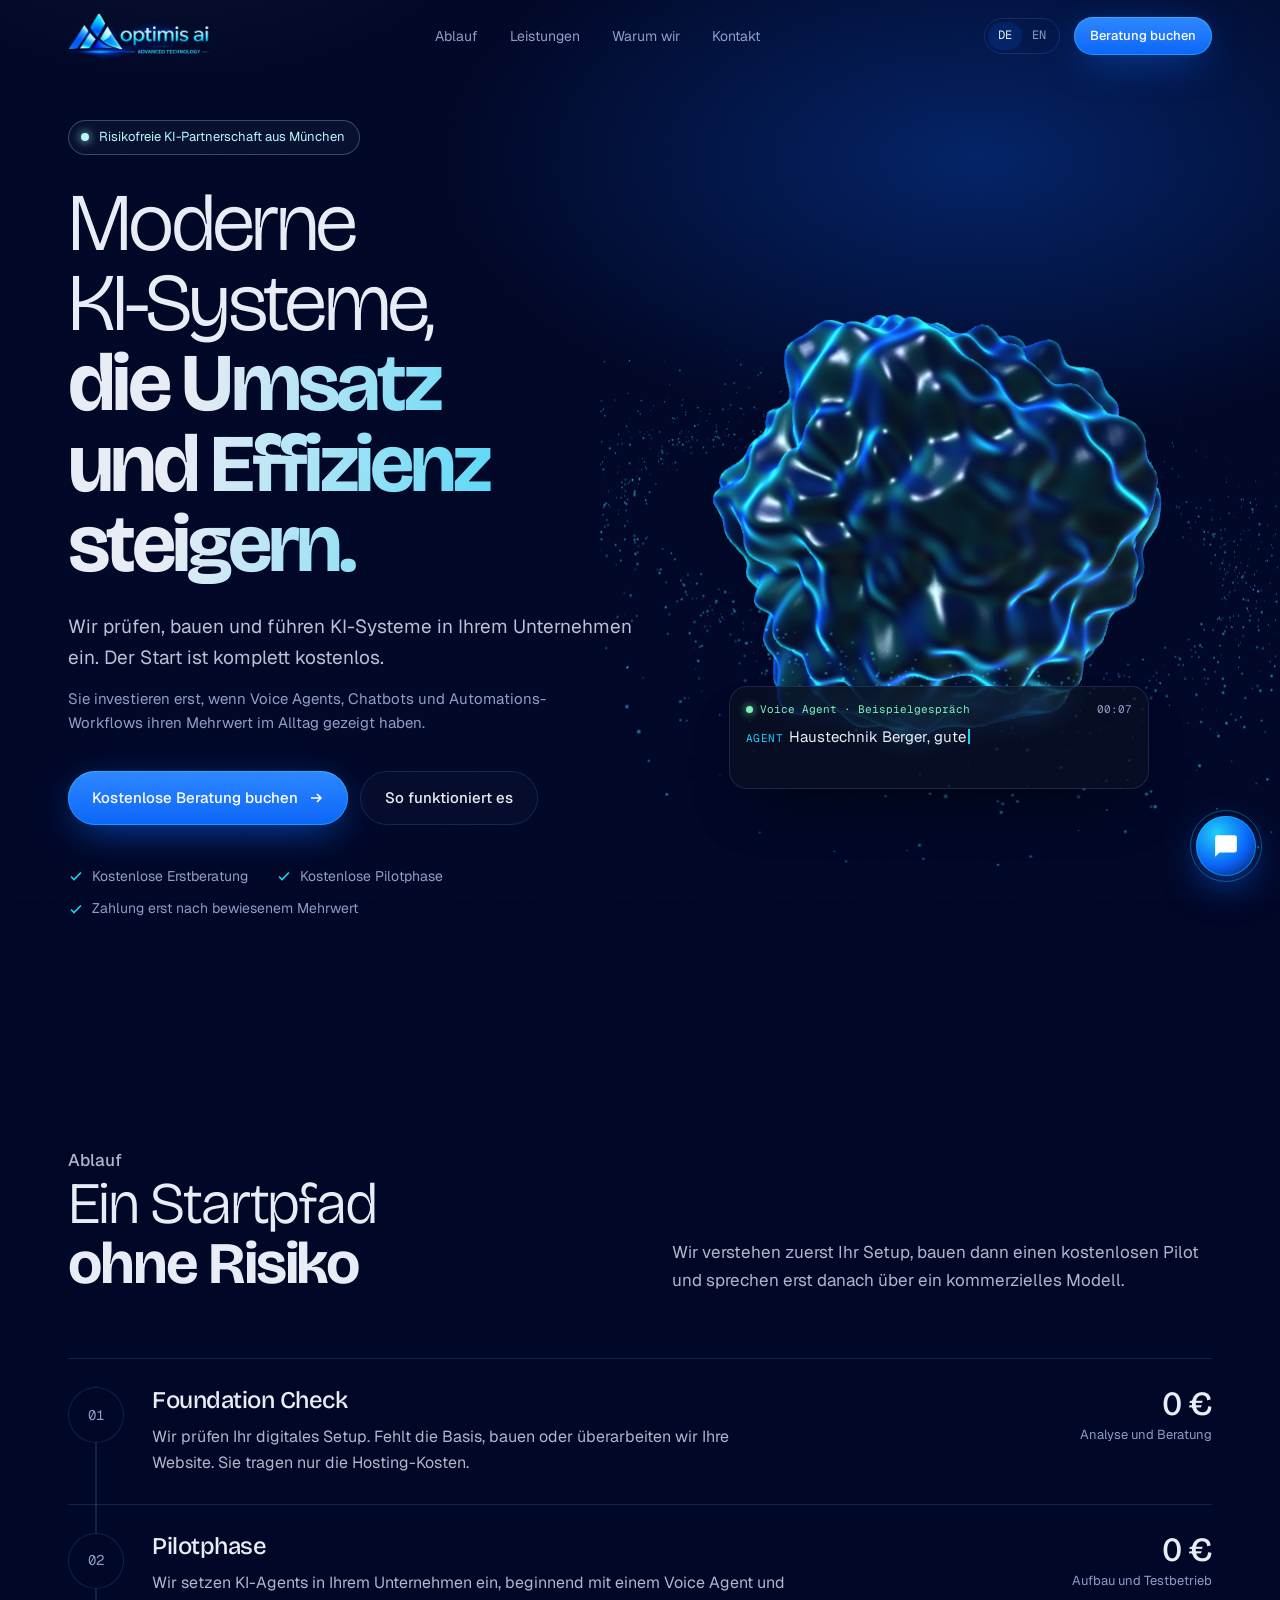
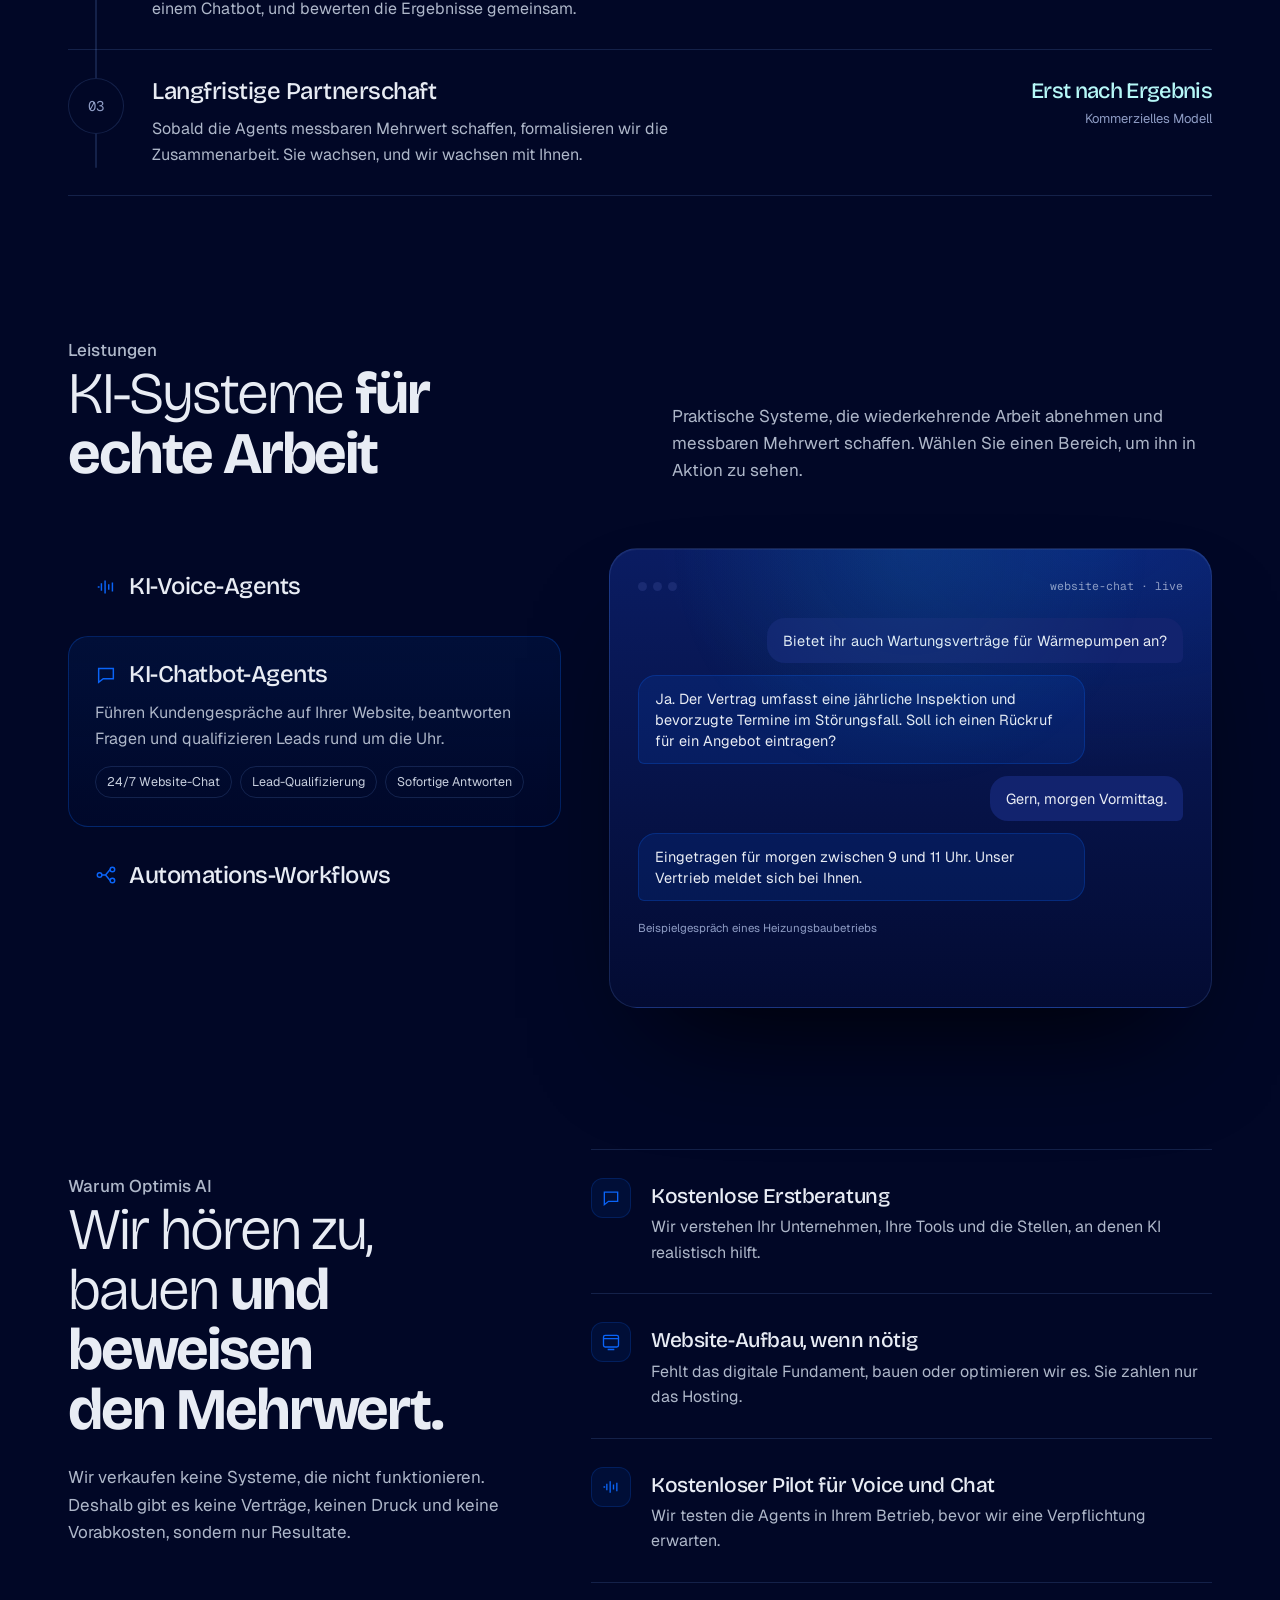
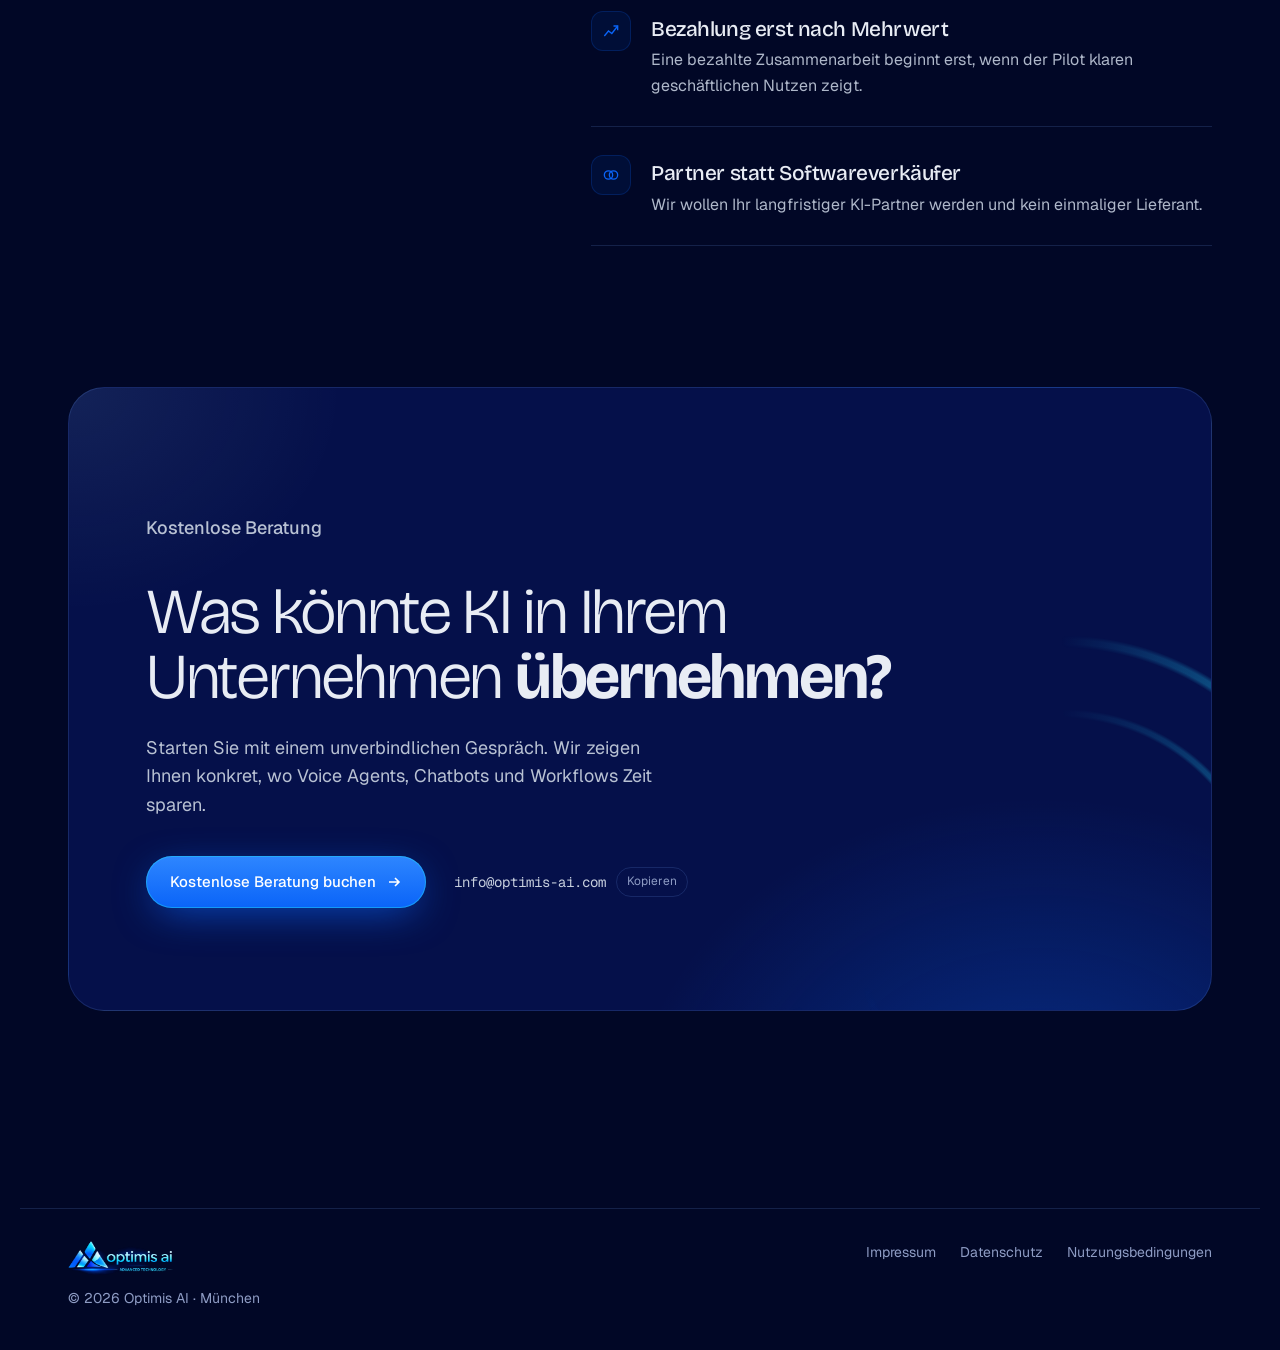
==== commit 930be95d: "Termin-Pop-up mit Calendly (lädt erst nach Zustimmung) Co-Authored-By: Claude Opus 5.5 <noreply@anth" ====
--- a/index.html
+++ b/index.html
@@ -279,7 +279,7 @@
     </nav>
     <div class="nav-right">
       <div class="lang" role="group" aria-label="Sprache"><button aria-pressed="true">DE</button><button aria-pressed="false">EN</button></div>
-      <a class="btn btn-primary btn-sm" href="mailto:info@optimis-ai.com?subject=Kostenlose%20Beratung">Beratung buchen</a>
+      <a class="btn btn-primary btn-sm" href="mailto:info@optimis-ai.com?subject=Kostenlose%20Beratung" data-booking>Beratung buchen</a>
     </div>
   </div>
 </header>
@@ -294,7 +294,7 @@
         <p class="lede reveal d3">Wir prüfen, bauen und führen KI-Systeme in Ihrem Unternehmen ein. Der Start ist komplett kostenlos.</p>
         <p class="lede-2 reveal d3">Sie investieren erst, wenn Voice Agents, Chatbots und Automations-Workflows ihren Mehrwert im Alltag gezeigt haben.</p>
         <div class="hero-ctas reveal d4">
-          <a class="btn btn-primary" href="mailto:info@optimis-ai.com?subject=Kostenlose%20Beratung">Kostenlose Beratung buchen
+          <a class="btn btn-primary" href="mailto:info@optimis-ai.com?subject=Kostenlose%20Beratung" data-booking>Kostenlose Beratung buchen
             <svg viewBox="0 0 16 16" fill="none" stroke="currentColor" stroke-width="1.6" aria-hidden="true"><path d="M3 8h10M9 4l4 4-4 4"/></svg></a>
           <a class="btn btn-ghost" href="#ablauf">So funktioniert es</a>
         </div>
@@ -458,7 +458,7 @@
         <h2>Was könnte KI in Ihrem Unternehmen <strong>übernehmen?</strong></h2>
         <p>Starten Sie mit einem unverbindlichen Gespräch. Wir zeigen Ihnen konkret, wo Voice Agents, Chatbots und Workflows Zeit sparen.</p>
         <div class="cta-row">
-          <a class="btn btn-primary" href="mailto:info@optimis-ai.com?subject=Kostenlose%20Beratung">Kostenlose Beratung buchen
+          <a class="btn btn-primary" href="mailto:info@optimis-ai.com?subject=Kostenlose%20Beratung" data-booking>Kostenlose Beratung buchen
             <svg viewBox="0 0 16 16" fill="none" stroke="currentColor" stroke-width="1.6" aria-hidden="true"><path d="M3 8h10M9 4l4 4-4 4"/></svg></a>
           <div class="mail"><span id="mailAddr">info@optimis-ai.com</span><button class="copy" id="copyBtn" type="button">Kopieren</button></div>
         </div>
@@ -1062,5 +1062,6 @@
 })();
 </script>
 
+<script src="assets/booking.js" defer></script>
 </body>
 </html>
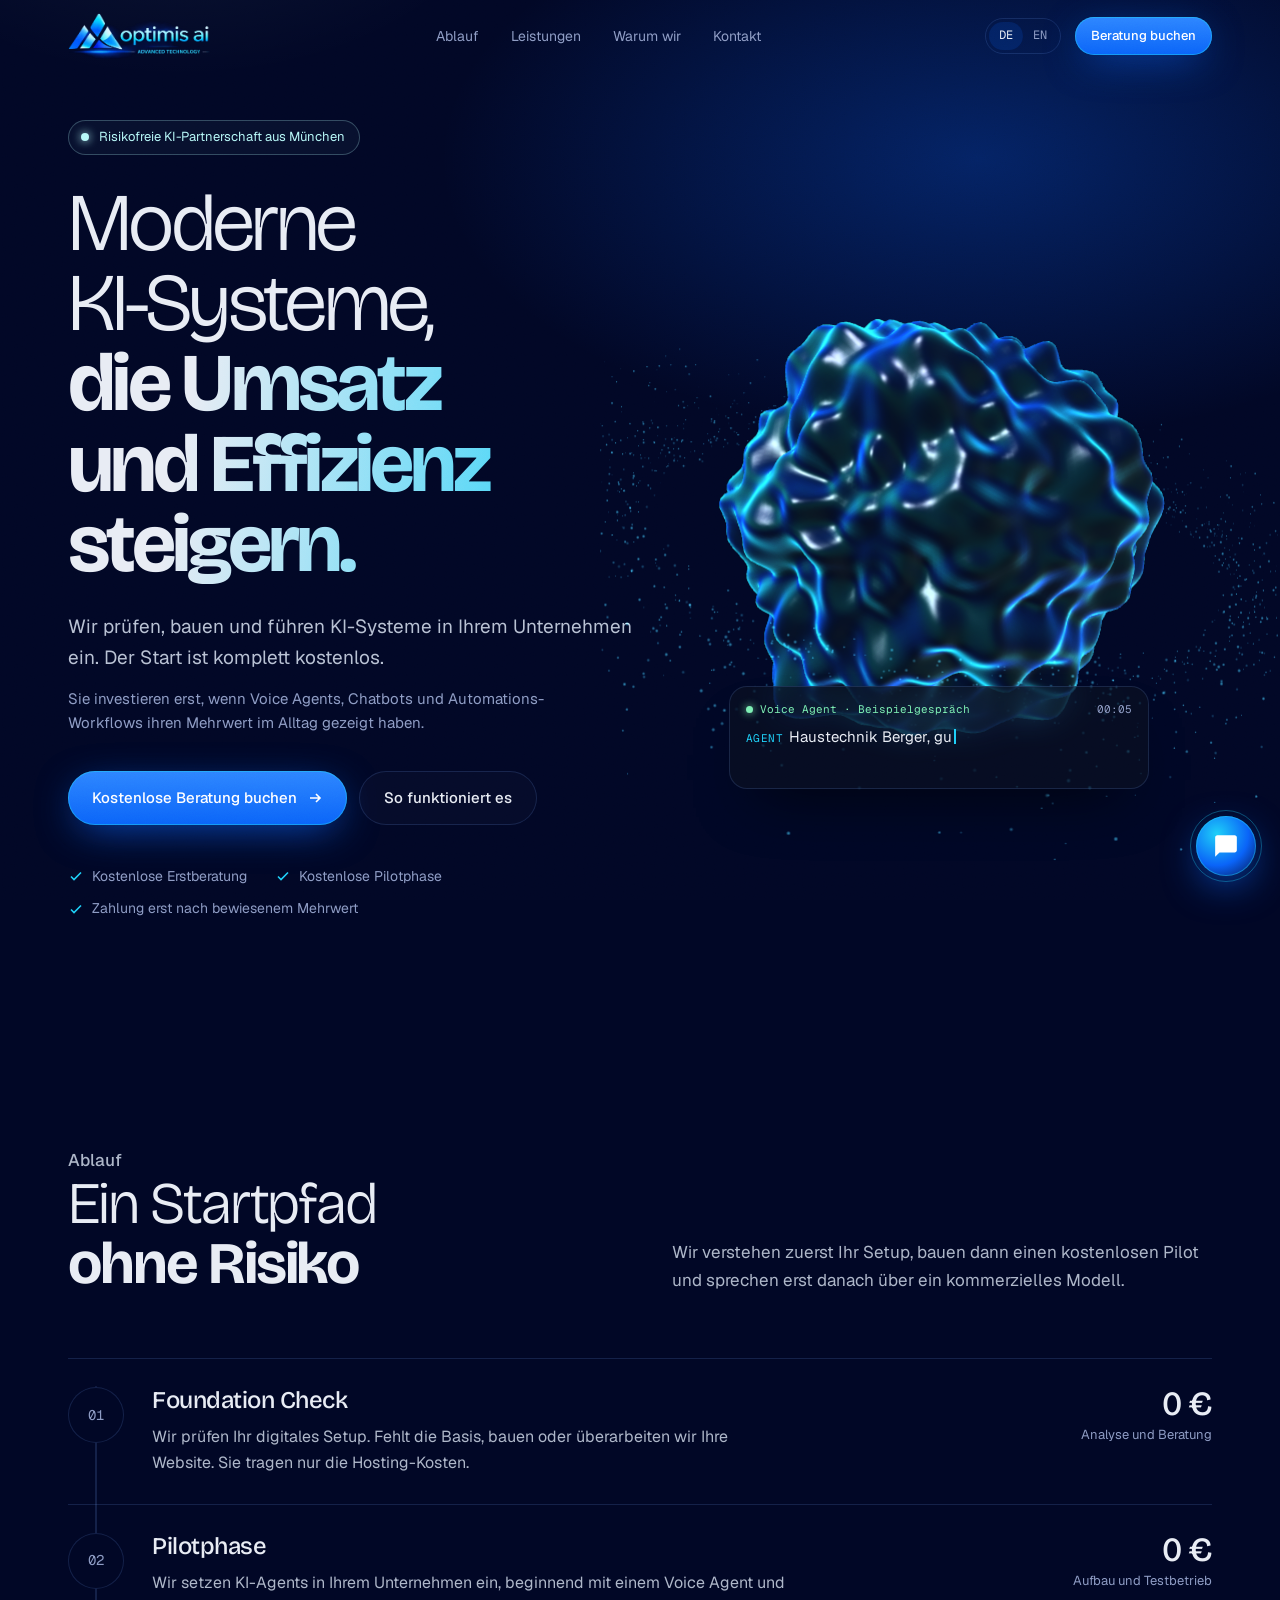
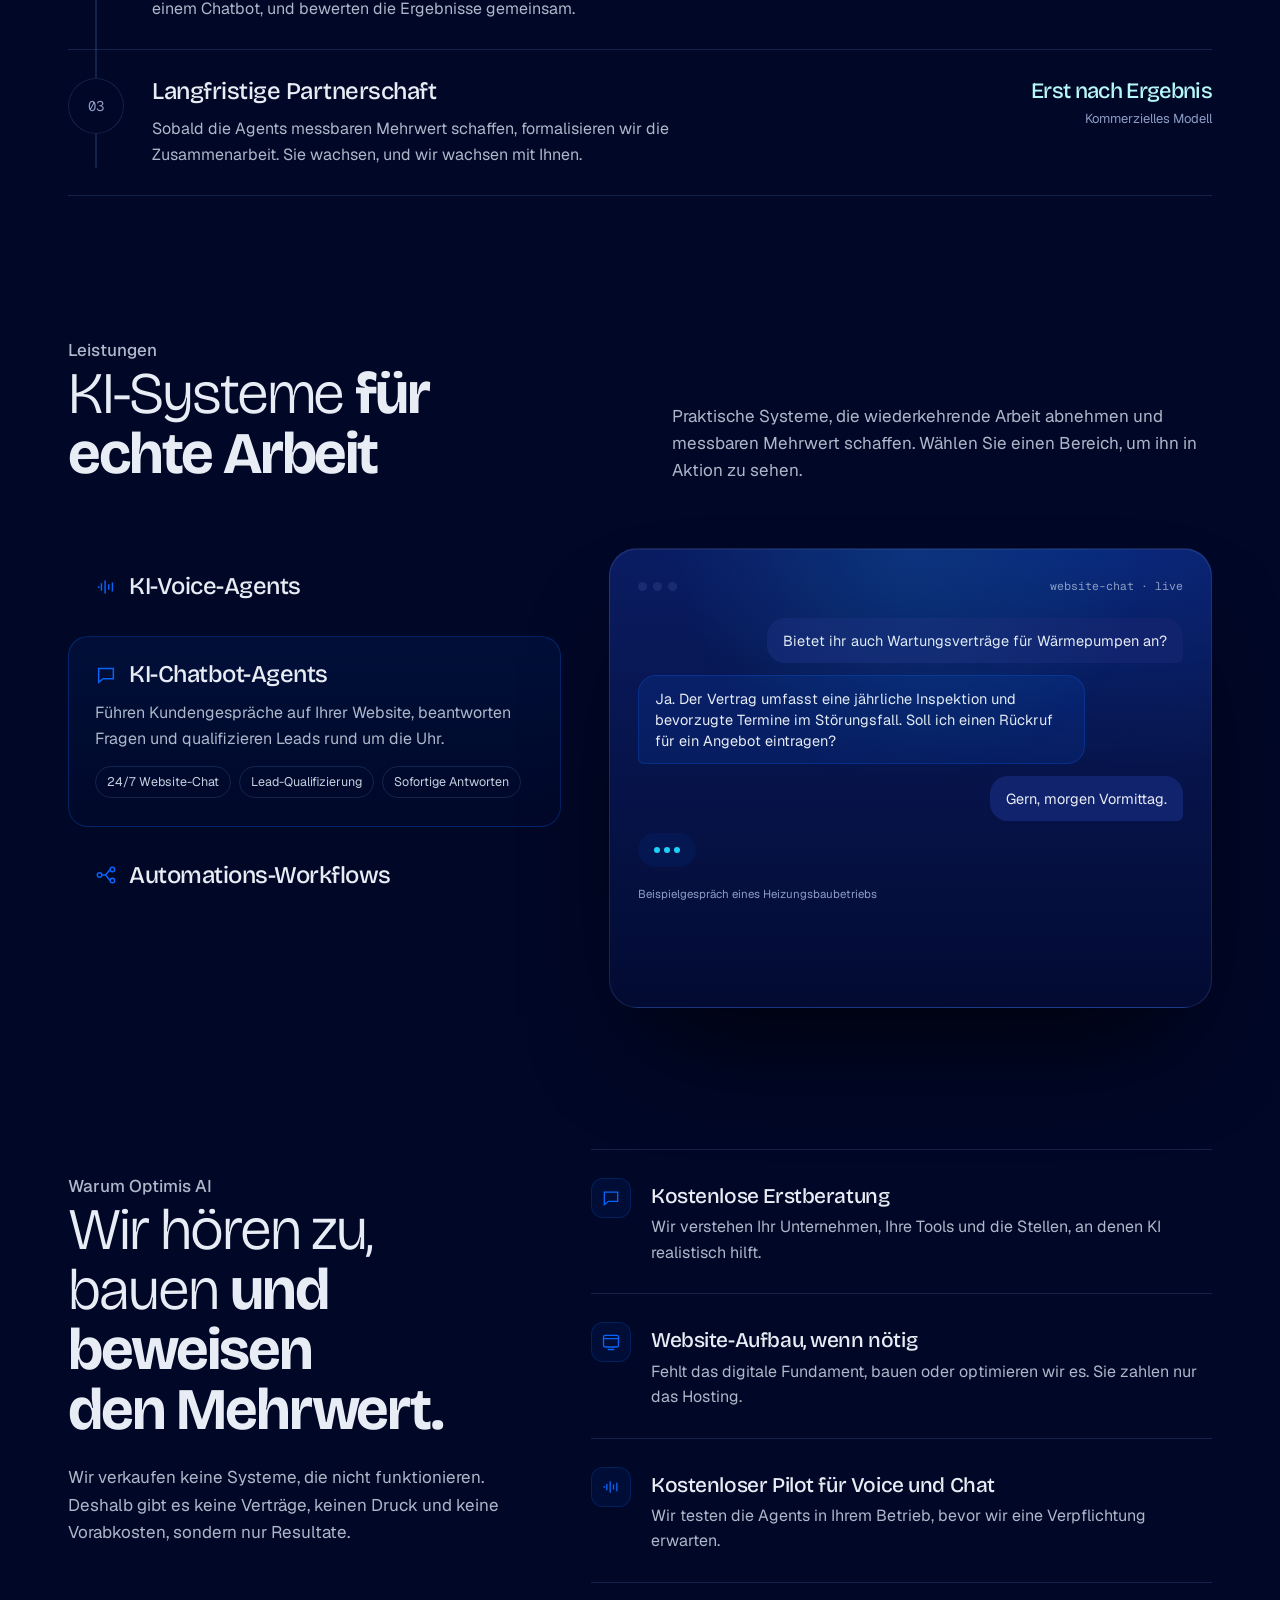
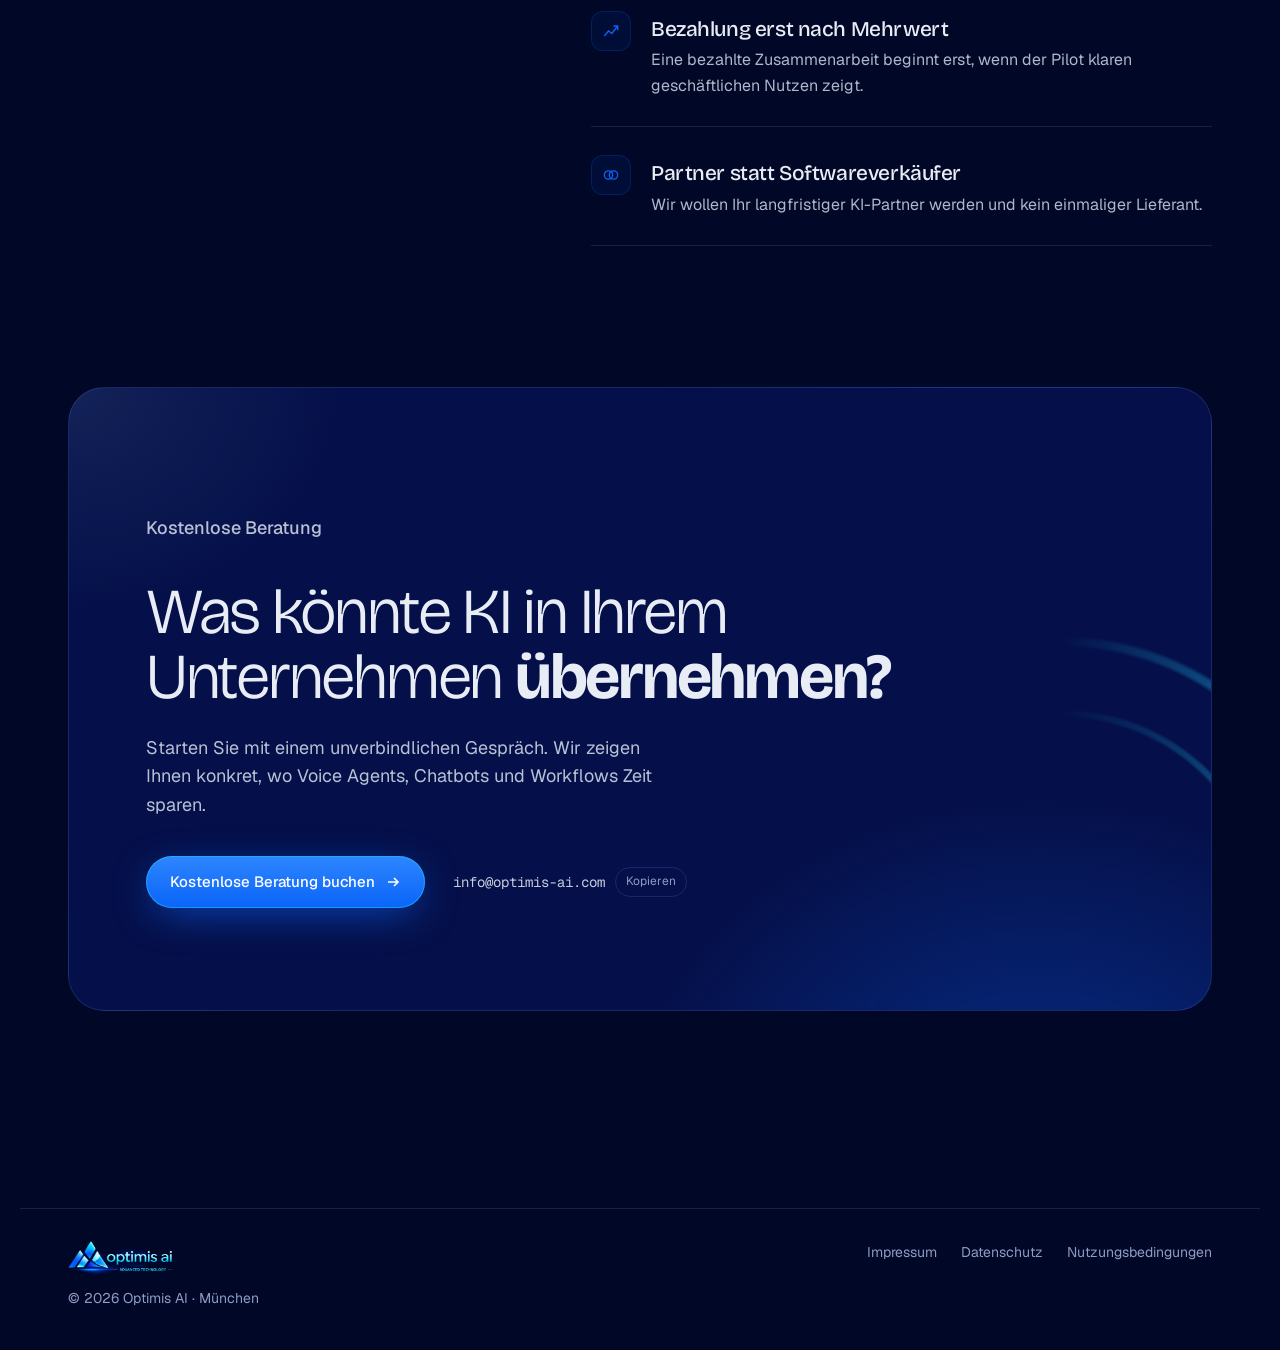
==== commit 11e718d4: "Launch-Vorbereitung: Weiterleitungen, lokale Schriften, SEO, Favicons - Alte URLs (/ki-beratung, /pr" ====
--- a/index.html
+++ b/index.html
@@ -3,18 +3,39 @@
 <head>
 <meta charset="utf-8">
 <meta name="viewport" content="width=device-width, initial-scale=1, viewport-fit=cover">
-<!-- VORSCHAU: verhindert, dass Google diese Testversion indexiert. Beim Go-Live entfernen. -->
-<meta name="robots" content="noindex, nofollow">
-<meta name="description" content="Optimis AI unterstützt Unternehmen mit KI-Sprachagenten, Chatbots und Workflow-Automatisierung beim Skalieren. Kostenlose Beratung und Pilotphase.">
 <meta name="theme-color" content="#010726">
-<meta property="og:title" content="Optimis AI | KI-Automatisierungsagentur für Unternehmen">
-<meta property="og:description" content="Voice Agents, Chatbots und Automations-Workflows in einem risikofreien Partnermodell.">
+<meta name="description" content="Optimis AI unterstützt Unternehmen mit KI-Sprachagenten, Chatbots und Workflow-Automatisierung. Kostenlose Beratung und Pilotphase, Zahlung erst nach bewiesenem Mehrwert.">
+<link rel="canonical" href="https://www.optimis-ai.com/">
 <meta property="og:type" content="website">
-<link rel="icon" href="assets/logo.webp">
+<meta property="og:site_name" content="Optimis AI">
+<meta property="og:locale" content="de_DE">
+<meta property="og:locale:alternate" content="en_US">
+<meta property="og:url" content="https://www.optimis-ai.com/">
+<meta property="og:title" content="Optimis AI | Voice Agents, Chatbots & Automations-Workflows">
+<meta property="og:description" content="Optimis AI unterstützt Unternehmen mit KI-Sprachagenten, Chatbots und Workflow-Automatisierung. Kostenlose Beratung und Pilotphase, Zahlung erst nach bewiesenem Mehrwert.">
+<meta property="og:image" content="https://www.optimis-ai.com/assets/og-image.jpg">
+<meta property="og:image:width" content="1200">
+<meta property="og:image:height" content="630">
+<meta name="twitter:card" content="summary_large_image">
+<meta name="twitter:title" content="Optimis AI | Voice Agents, Chatbots & Automations-Workflows">
+<meta name="twitter:description" content="Optimis AI unterstützt Unternehmen mit KI-Sprachagenten, Chatbots und Workflow-Automatisierung. Kostenlose Beratung und Pilotphase, Zahlung erst nach bewiesenem Mehrwert.">
+<meta name="twitter:image" content="https://www.optimis-ai.com/assets/og-image.jpg">
+<script type="application/ld+json">
+{"@context":"https://schema.org","@type":"ProfessionalService","name":"Optimis AI","url":"https://www.optimis-ai.com/",
+"logo":"https://www.optimis-ai.com/apple-touch-icon.png","image":"https://www.optimis-ai.com/assets/og-image.jpg",
+"description":"Optimis AI ist eine KI-Automatisierungsagentur für Unternehmen mit KI-Sprachagenten, Chatbots und Workflow-Automatisierung.",
+"email":"info@optimis-ai.com","telephone":"+49 157 57111880",
+"address":{"@type":"PostalAddress","streetAddress":"Fichtenstr. 6","postalCode":"82178","addressLocality":"Puchheim","addressCountry":"DE"},
+"areaServed":["DE","AT","CH"],"availableLanguage":["German","English"],
+"sameAs":["https://www.linkedin.com/company/optimis-ai"]}
+</script>
+<link rel="icon" href="/favicon.ico" sizes="any">
+<link rel="icon" type="image/png" href="/favicon-48x48.png" sizes="48x48">
+<link rel="apple-touch-icon" href="/apple-touch-icon.png">
 <title>Optimis AI | Voice Agents, Chatbots & Automations-Workflows</title>
-<link rel="preconnect" href="https://fonts.googleapis.com">
-<link rel="preconnect" href="https://fonts.gstatic.com" crossorigin>
-<link rel="stylesheet" href="https://fonts.googleapis.com/css2?family=Bricolage+Grotesque:opsz,wght@12..96,300;12..96,500;12..96,700&family=Geist:wght@300;400;500;600&family=Geist+Mono:wght@400;500&display=swap">
+<link rel="preload" href="assets/fonts/geist-latin-wght-normal.woff2" as="font" type="font/woff2" crossorigin>
+<link rel="preload" href="assets/fonts/bricolage-grotesque-latin-opsz-normal.woff2" as="font" type="font/woff2" crossorigin>
+<link rel="stylesheet" href="assets/fonts.css">
 <style>
 /* Layout: dark single-world page. Hero = headline left, live 3D voice orb right with call transcript.
    Then: sequence (Ablauf) with scroll-filled spine, interactive service demo stage, promise list, closing CTA. */
@@ -393,7 +414,7 @@
                 <li><time>00:31</time><span>Termin morgen, 8:30 Uhr eingetragen</span><em>Kalender</em></li>
                 <li><time>00:42</time><span>Bestätigung per SMS versendet</span><em>erledigt</em></li>
               </ol>
-              <p class="example">Beispielablauf eines Anrufs · <a href="https://voxalio.de/" target="_blank" rel="noopener">Voice Agent live testen</a></p>
+              <p class="example">Beispielablauf eines Anrufs</p>
             </div>
 
             <div class="panel" id="p-flow" role="tabpanel" aria-labelledby="t-flow">
--- a/assets/fonts.css
+++ b/assets/fonts.css
@@ -0,0 +1,7 @@
+/* Schriften lokal gehostet (keine Verbindung zu Google). Quelle: Fontsource, SIL Open Font License 1.1 */
+@font-face{font-family:'Bricolage Grotesque';font-style:normal;font-display:swap;font-weight:200 800;src:url(fonts/bricolage-grotesque-latin-ext-opsz-normal.woff2) format('woff2');unicode-range:U+0100-02BA,U+02BD-02C5,U+02C7-02CC,U+02CE-02D7,U+02DD-02FF,U+0304,U+0308,U+0329,U+1D00-1DBF,U+1E00-1E9F,U+1EF2-1EFF,U+2020,U+20A0-20AB,U+20AD-20C0,U+2113,U+2C60-2C7F,U+A720-A7FF;}
+@font-face{font-family:'Bricolage Grotesque';font-style:normal;font-display:swap;font-weight:200 800;src:url(fonts/bricolage-grotesque-latin-opsz-normal.woff2) format('woff2');unicode-range:U+0000-00FF,U+0131,U+0152-0153,U+02BB-02BC,U+02C6,U+02DA,U+02DC,U+0304,U+0308,U+0329,U+2000-206F,U+20AC,U+2122,U+2191,U+2193,U+2212,U+2215,U+FEFF,U+FFFD;}
+@font-face{font-family:'Geist';font-style:normal;font-display:swap;font-weight:100 900;src:url(fonts/geist-latin-ext-wght-normal.woff2) format('woff2');unicode-range:U+0100-02BA,U+02BD-02C5,U+02C7-02CC,U+02CE-02D7,U+02DD-02FF,U+0304,U+0308,U+0329,U+1D00-1DBF,U+1E00-1E9F,U+1EF2-1EFF,U+2020,U+20A0-20AB,U+20AD-20C0,U+2113,U+2C60-2C7F,U+A720-A7FF;}
+@font-face{font-family:'Geist';font-style:normal;font-display:swap;font-weight:100 900;src:url(fonts/geist-latin-wght-normal.woff2) format('woff2');unicode-range:U+0000-00FF,U+0131,U+0152-0153,U+02BB-02BC,U+02C6,U+02DA,U+02DC,U+0304,U+0308,U+0329,U+2000-206F,U+20AC,U+2122,U+2191,U+2193,U+2212,U+2215,U+FEFF,U+FFFD;}
+@font-face{font-family:'Geist Mono';font-style:normal;font-display:swap;font-weight:100 900;src:url(fonts/geist-mono-latin-ext-wght-normal.woff2) format('woff2');unicode-range:U+0100-02BA,U+02BD-02C5,U+02C7-02CC,U+02CE-02D7,U+02DD-02FF,U+0304,U+0308,U+0329,U+1D00-1DBF,U+1E00-1E9F,U+1EF2-1EFF,U+2020,U+20A0-20AB,U+20AD-20C0,U+2113,U+2C60-2C7F,U+A720-A7FF;}
+@font-face{font-family:'Geist Mono';font-style:normal;font-display:swap;font-weight:100 900;src:url(fonts/geist-mono-latin-wght-normal.woff2) format('woff2');unicode-range:U+0000-00FF,U+0131,U+0152-0153,U+02BB-02BC,U+02C6,U+02DA,U+02DC,U+0304,U+0308,U+0329,U+2000-206F,U+20AC,U+2122,U+2191,U+2193,U+2212,U+2215,U+FEFF,U+FFFD;}
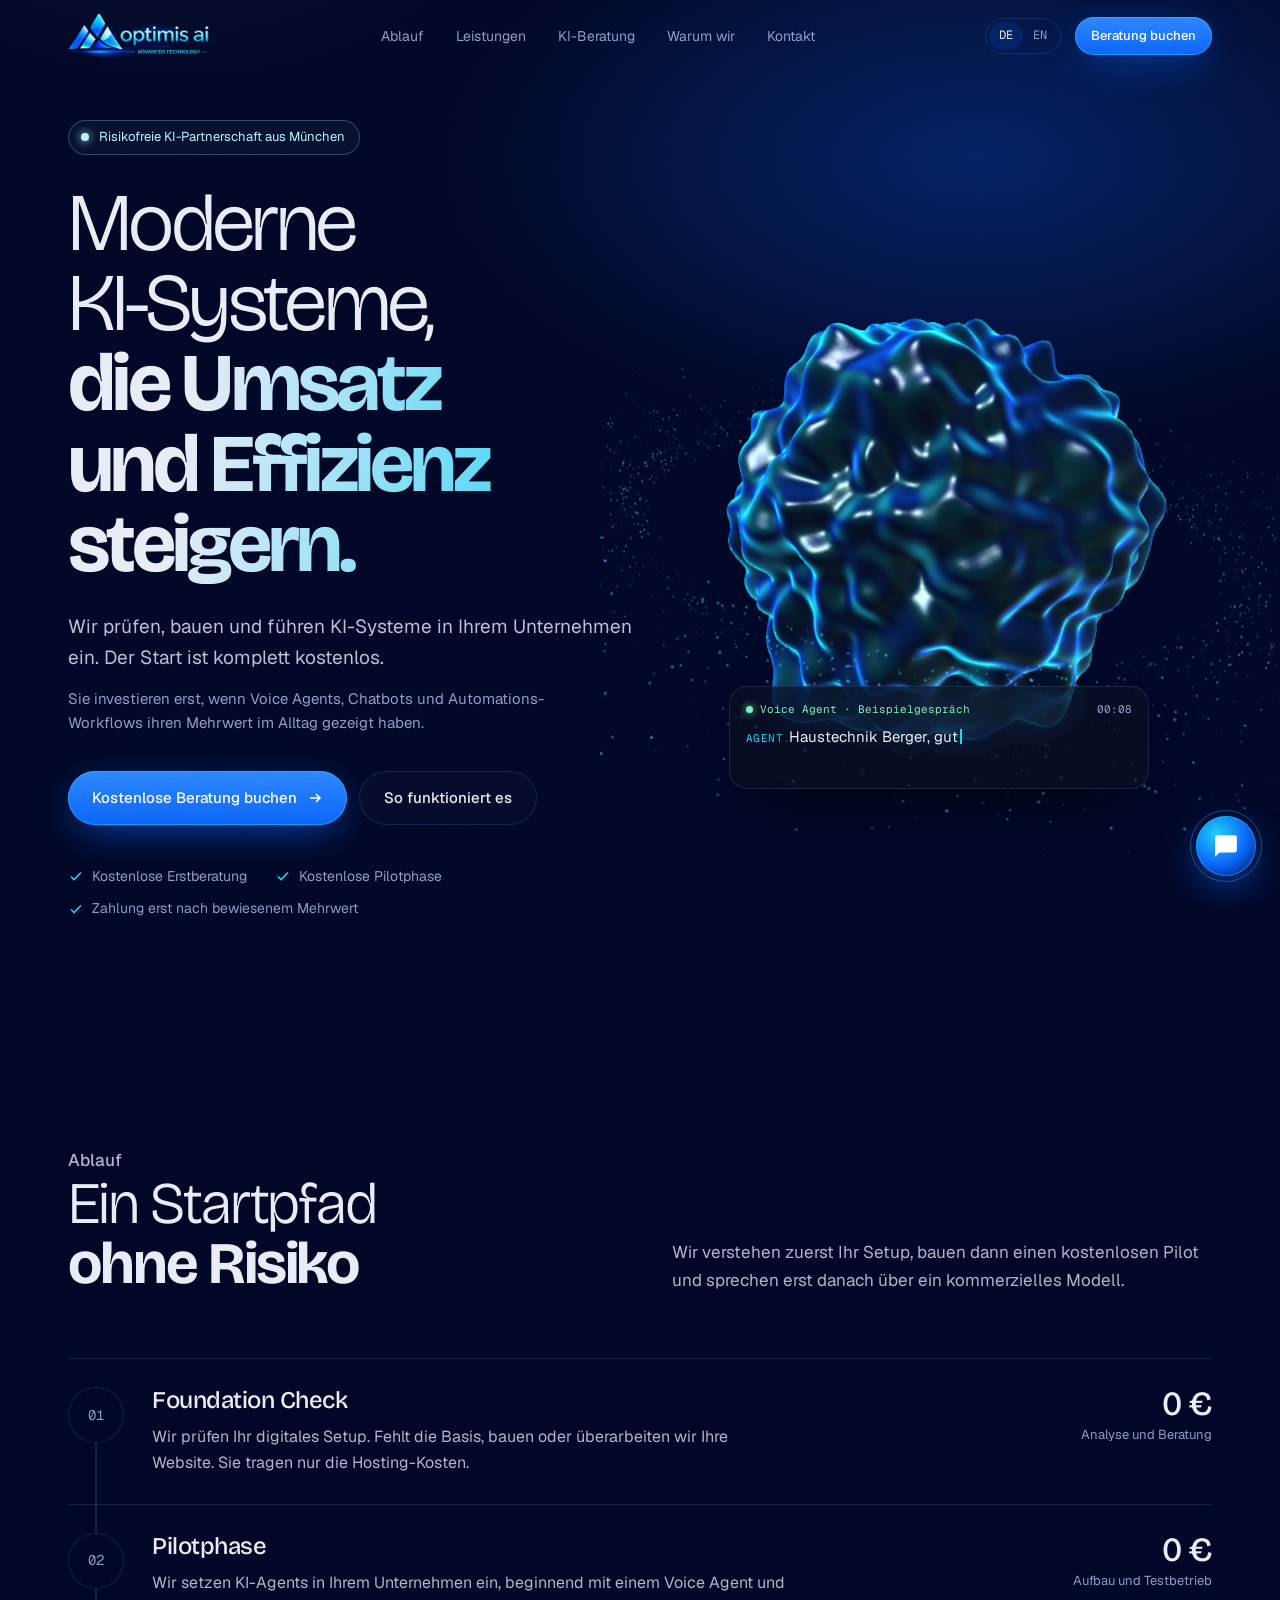
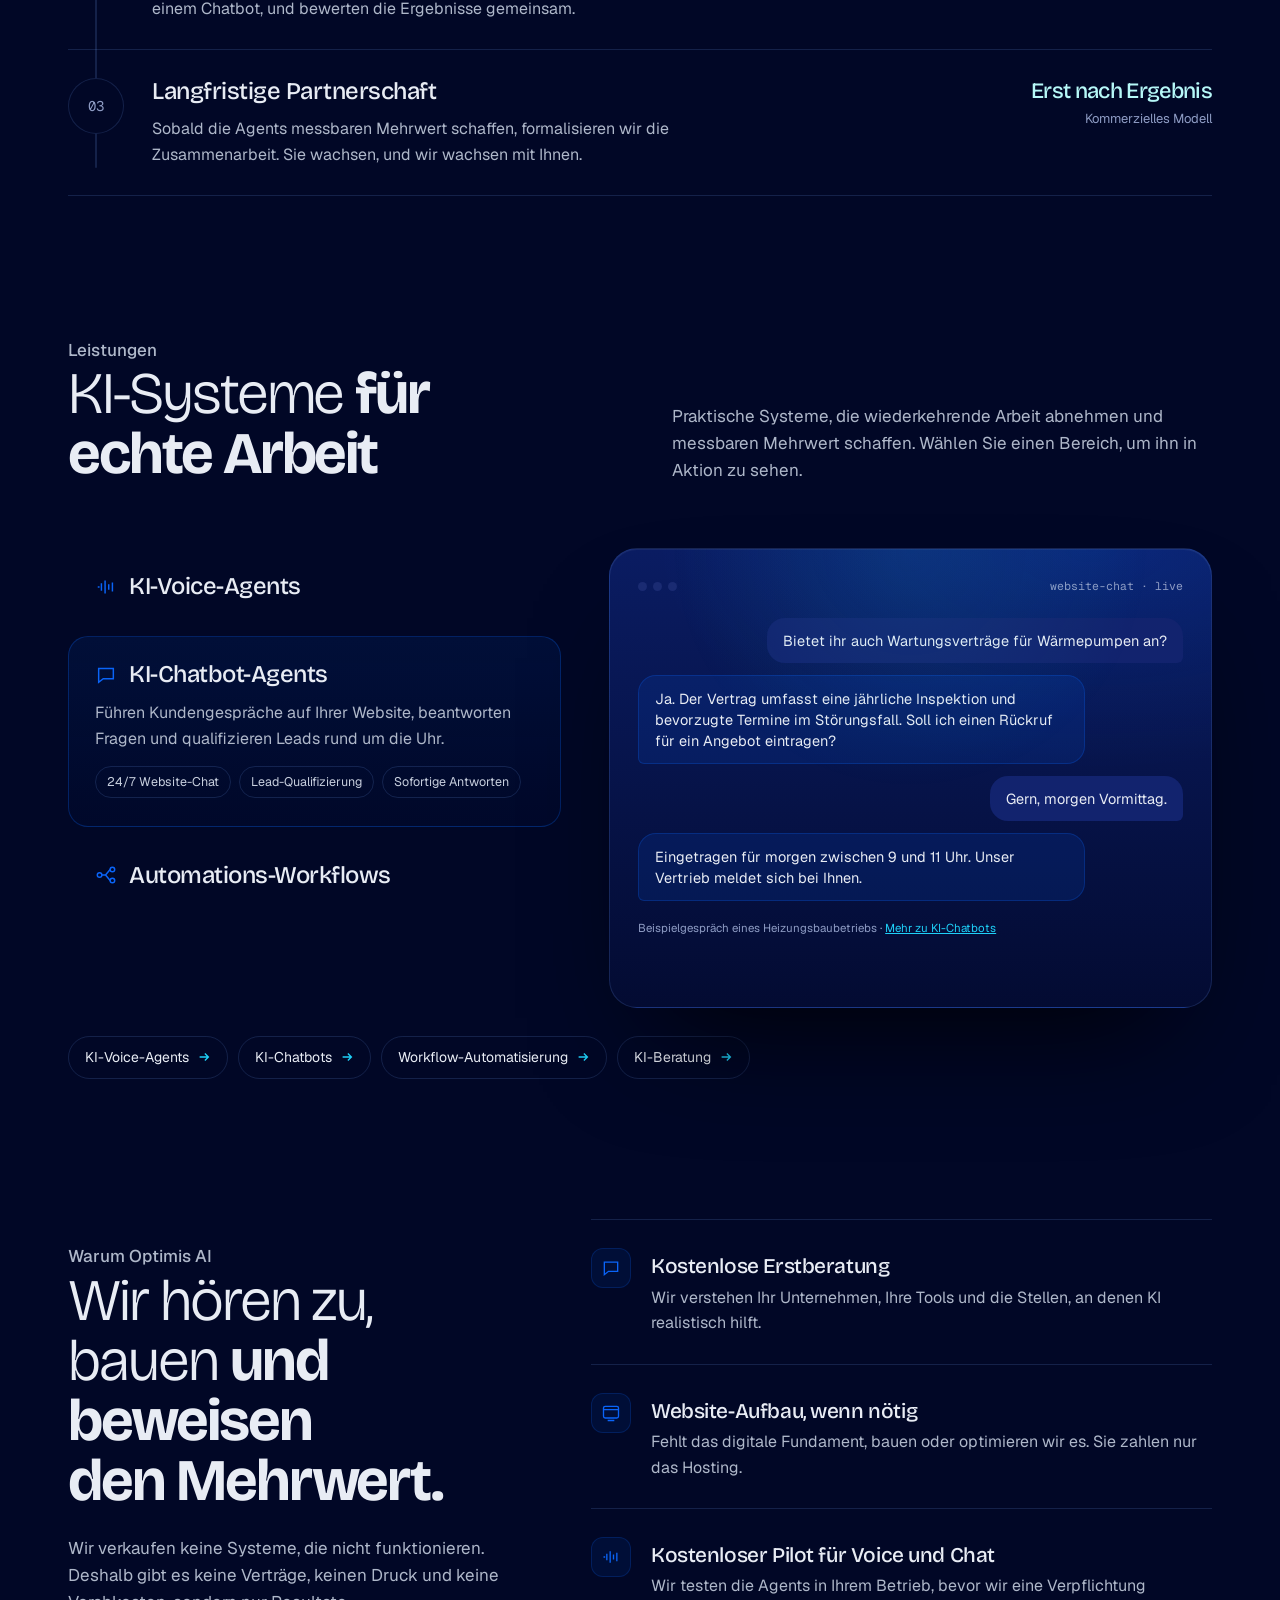
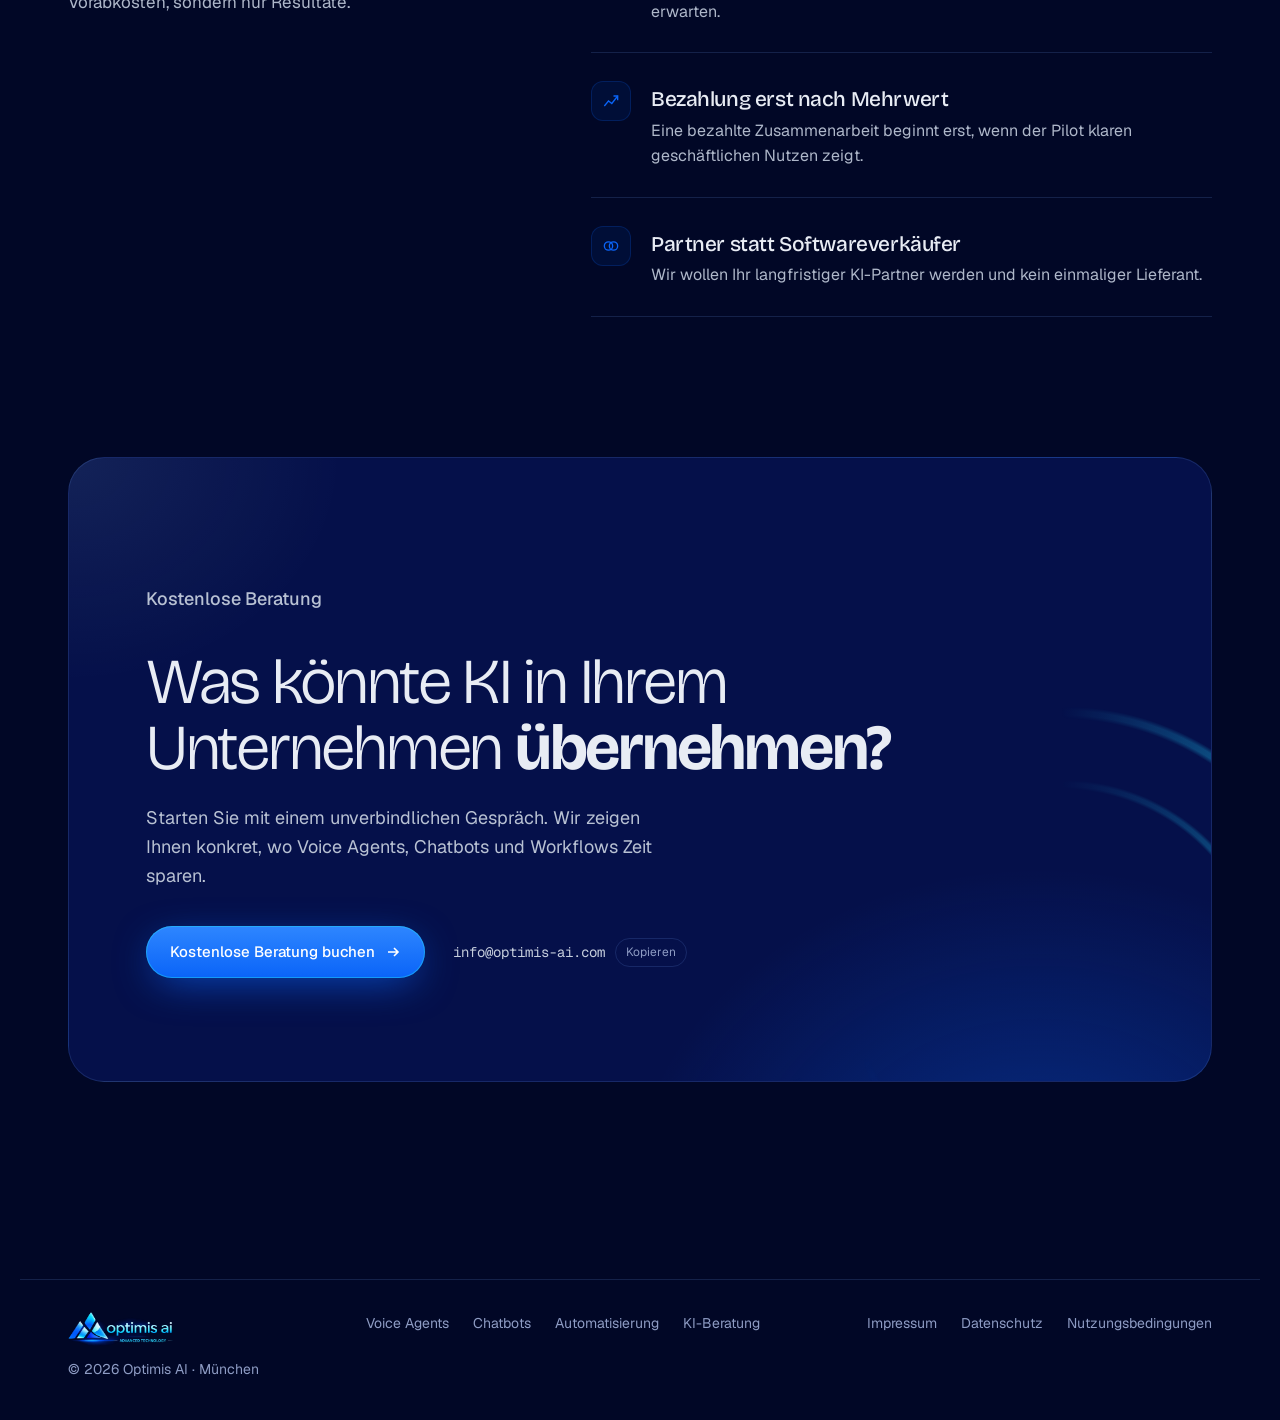
==== commit 439dbe5e: "Leistungs-Unterseiten: KI-Beratung, Voice Agents, Chatbots, Automatisierung - Eigene Seiten (DE/EN) " ====
--- a/index.html
+++ b/index.html
@@ -261,8 +261,12 @@
 
 footer{padding-block:56px 40px; color:var(--muted); font-size:14px}
 .foot{display:flex; flex-wrap:wrap; justify-content:space-between; gap:24px; border-top:1px solid var(--line); padding-top:32px}
-.foot nav{display:flex; gap:24px}
-.foot a{text-decoration:none}.foot a:hover{color:var(--text)}
+.foot nav{display:flex; flex-wrap:wrap; gap:10px 24px}
+.foot a{text-decoration:none}
+.svc-more{display:flex; flex-wrap:wrap; gap:10px; margin-top:28px}
+.svc-more a{display:inline-flex; align-items:center; gap:8px; font-size:14px; text-decoration:none; color:var(--text); border:1px solid var(--line); border-radius:999px; padding:9px 16px; transition:border-color .2s, background .2s}
+.svc-more a:hover{border-color:rgba(30,208,248,.45); background:rgba(10,100,248,.08)}
+.svc-more svg{width:14px; height:14px; color:var(--glow)}.foot a:hover{color:var(--text)}
 
 /* ---------- RESPONSIVE ---------- */
 @media (max-width: 980px){
@@ -296,7 +300,7 @@
   <div class="wrap nav-in">
     <a class="logo" href="#top" aria-label="Optimis AI Startseite"><img id="logoImg" src="assets/logo.webp" alt="Optimis AI – Advanced Technology" width="143" height="46"></a>
     <nav class="nav-links" aria-label="Hauptnavigation">
-      <a href="#ablauf">Ablauf</a><a href="#leistungen">Leistungen</a><a href="#warum">Warum wir</a><a href="#kontakt">Kontakt</a>
+      <a href="#ablauf">Ablauf</a><a href="#leistungen">Leistungen</a><a href="ki-beratung.html">KI-Beratung</a><a href="#warum">Warum wir</a><a href="#kontakt">Kontakt</a>
     </nav>
     <div class="nav-right">
       <div class="lang" role="group" aria-label="Sprache"><button aria-pressed="true">DE</button><button aria-pressed="false">EN</button></div>
@@ -403,7 +407,7 @@
 
             <div class="panel active" id="p-chat" role="tabpanel" aria-labelledby="t-chat">
               <div class="chat" id="chat"></div>
-              <p class="example">Beispielgespräch eines Heizungsbaubetriebs</p>
+              <p class="example">Beispielgespräch eines Heizungsbaubetriebs · <a href="chatbots.html">Mehr zu KI-Chatbots</a></p>
             </div>
 
             <div class="panel" id="p-voice" role="tabpanel" aria-labelledby="t-voice">
@@ -414,7 +418,7 @@
                 <li><time>00:31</time><span>Termin morgen, 8:30 Uhr eingetragen</span><em>Kalender</em></li>
                 <li><time>00:42</time><span>Bestätigung per SMS versendet</span><em>erledigt</em></li>
               </ol>
-              <p class="example">Beispielablauf eines Anrufs</p>
+              <p class="example">Beispielablauf eines Anrufs · <a href="voice-agents.html">Mehr zu Voice Agents</a></p>
             </div>
 
             <div class="panel" id="p-flow" role="tabpanel" aria-labelledby="t-flow">
@@ -439,11 +443,12 @@
                 <rect class="box" x="380" y="238" width="130" height="64" rx="14"/>
                 <text x="396" y="266">E-Mail</text><text class="sub" x="396" y="286">Angebot versendet</text>
               </svg>
-              <p class="example">Beispiel-Workflow für eingehende Anfragen</p>
+              <p class="example">Beispiel-Workflow für eingehende Anfragen · <a href="automatisierung.html">Mehr zur Automatisierung</a></p>
             </div>
           </div>
         </div>
       </div>
+      <div class="svc-more"><a href="voice-agents.html">KI-Voice-Agents<svg viewBox="0 0 16 16" fill="none" stroke="currentColor" stroke-width="1.6" aria-hidden="true"><path d="M3 8h10M9 4l4 4-4 4"/></svg></a><a href="chatbots.html">KI-Chatbots<svg viewBox="0 0 16 16" fill="none" stroke="currentColor" stroke-width="1.6" aria-hidden="true"><path d="M3 8h10M9 4l4 4-4 4"/></svg></a><a href="automatisierung.html">Workflow-Automatisierung<svg viewBox="0 0 16 16" fill="none" stroke="currentColor" stroke-width="1.6" aria-hidden="true"><path d="M3 8h10M9 4l4 4-4 4"/></svg></a><a href="ki-beratung.html">KI-Beratung<svg viewBox="0 0 16 16" fill="none" stroke="currentColor" stroke-width="1.6" aria-hidden="true"><path d="M3 8h10M9 4l4 4-4 4"/></svg></a></div>
     </div>
   </section>
 
@@ -491,6 +496,7 @@
 <footer>
   <div class="wrap foot">
     <div style="display:flex;flex-direction:column;gap:12px"><img class="foot-logo" id="footLogo" alt="Optimis AI" width="106" height="34"><span>© 2026 Optimis AI · München</span></div>
+    <nav class="foot-svc" aria-label="Leistungen"><a href="voice-agents.html" data-en="Voice agents">Voice Agents</a><a href="chatbots.html" data-en="Chatbots">Chatbots</a><a href="automatisierung.html" data-en="Automation">Automatisierung</a><a href="ki-beratung.html" data-en="AI consulting">KI-Beratung</a></nav>
     <nav aria-label="Rechtliches"><a href="impressum.html">Impressum</a><a href="datenschutz.html">Datenschutz</a><a href="nutzungsbedingungen.html">Nutzungsbedingungen</a></nav>
   </div>
 </footer>
@@ -867,7 +873,7 @@
     'Kostenlose Beratung':'Free consultation',
     'Was könnte KI in Ihrem Unternehmen':'What could AI take over', 'übernehmen?':'in your business?',
     'Starten Sie mit einem unverbindlichen Gespräch. Wir zeigen Ihnen konkret, wo Voice Agents, Chatbots und Workflows Zeit sparen.':'Start with a no-obligation conversation. We’ll show you exactly where voice agents, chatbots and workflows save time.',
-    '© 2026 Optimis AI · München':'© 2026 Optimis AI · Munich', 'Impressum':'Legal notice', 'Datenschutz':'Privacy policy', 'Nutzungsbedingungen':'Terms of service', 'Voice Agent live testen':'Try the voice agent live',
+    '© 2026 Optimis AI · München':'© 2026 Optimis AI · Munich', 'Impressum':'Legal notice', 'KI-Beratung':'AI consulting', 'Voice Agents':'Voice agents', 'Automatisierung':'Automation', 'KI-Voice-Agents':'AI voice agents', 'KI-Chatbots':'AI chatbots', 'Workflow-Automatisierung':'Workflow automation', 'Mehr zu KI-Chatbots':'More on AI chatbots', 'Mehr zu Voice Agents':'More on voice agents', 'Mehr zur Automatisierung':'More on automation', 'Beispielgespräch eines Heizungsbaubetriebs ·':'Sample conversation for a heating contractor ·', 'Beispielablauf eines Anrufs ·':'Sample call flow ·', 'Beispiel-Workflow für eingehende Anfragen ·':'Sample workflow for incoming inquiries ·', 'Datenschutz':'Privacy policy', 'Nutzungsbedingungen':'Terms of service', 'Voice Agent live testen':'Try the voice agent live',
     /* attributes */
     'Optimis AI Startseite':'Optimis AI home', 'Hauptnavigation':'Main navigation', 'Sprache':'Language', 'Rechtliches':'Legal',
     'Animierter Voice Agent während eines Beispielgesprächs':'Animated voice agent during a sample call',
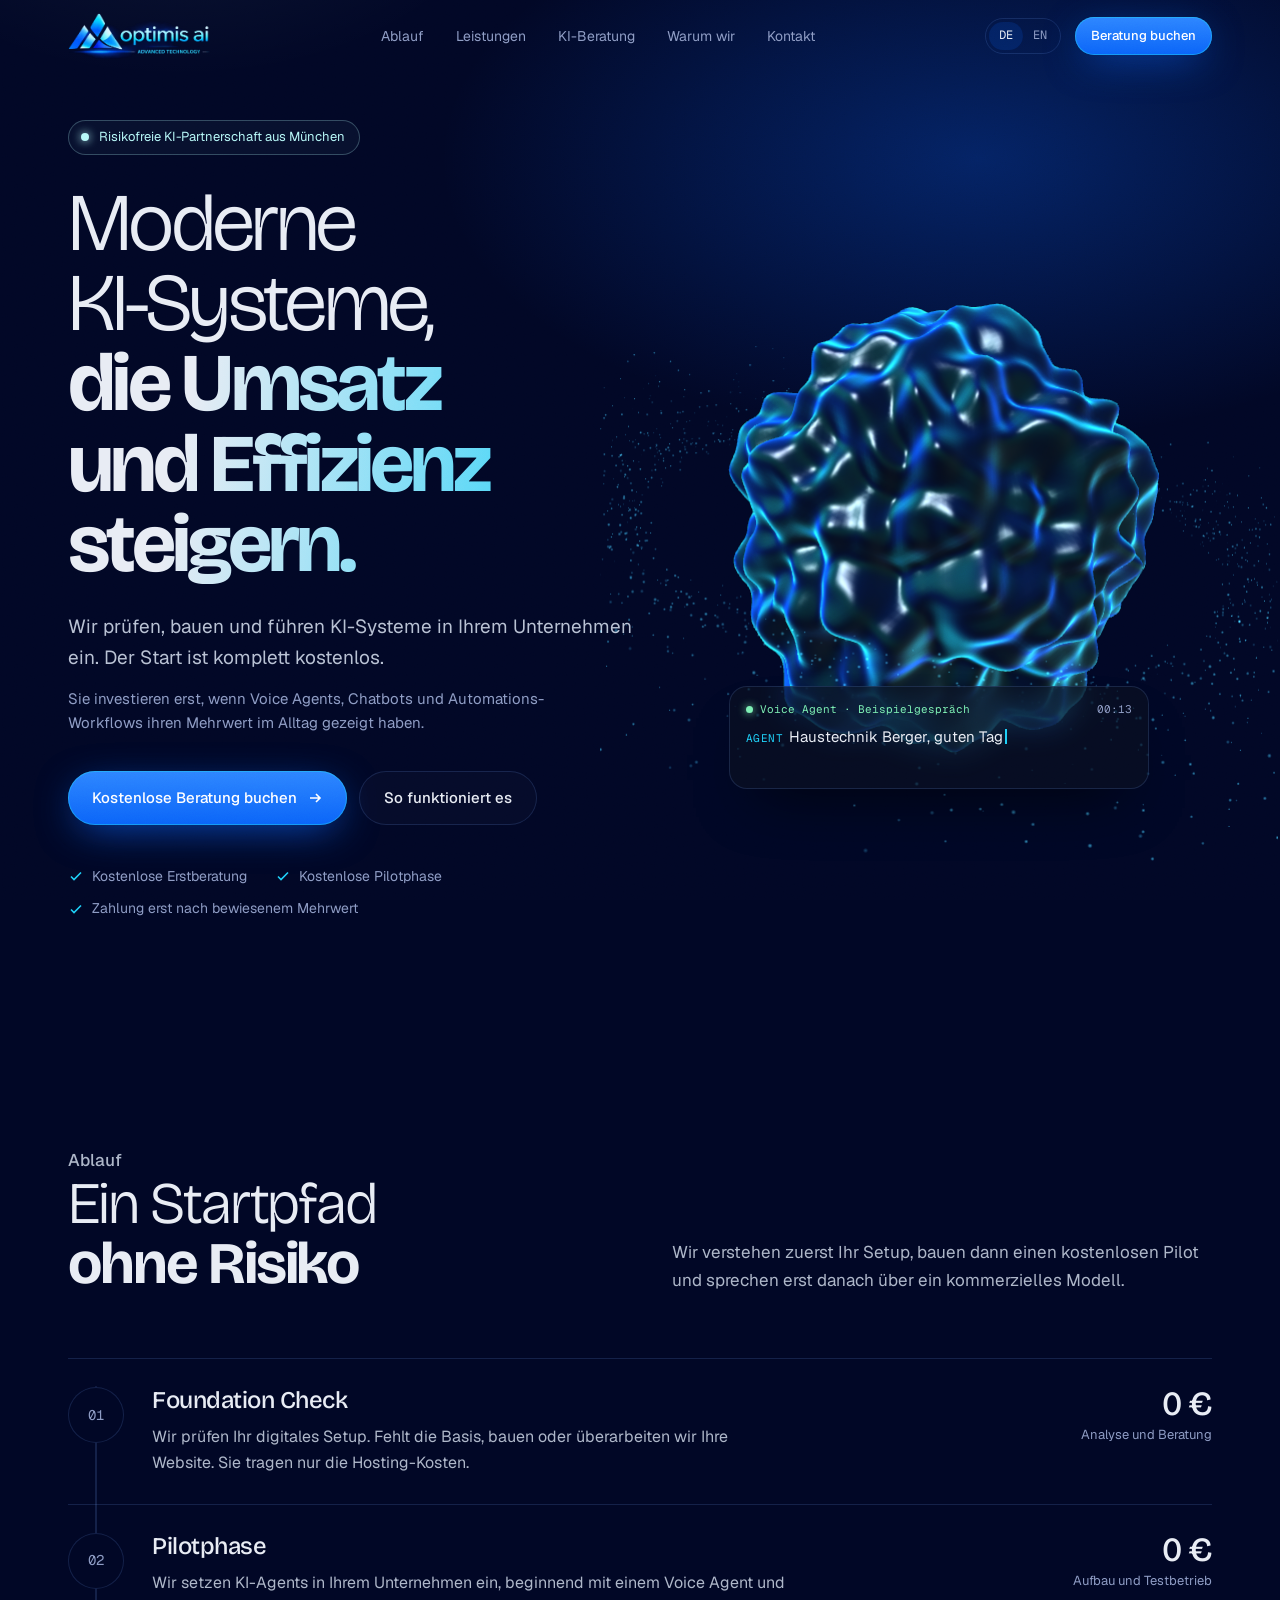
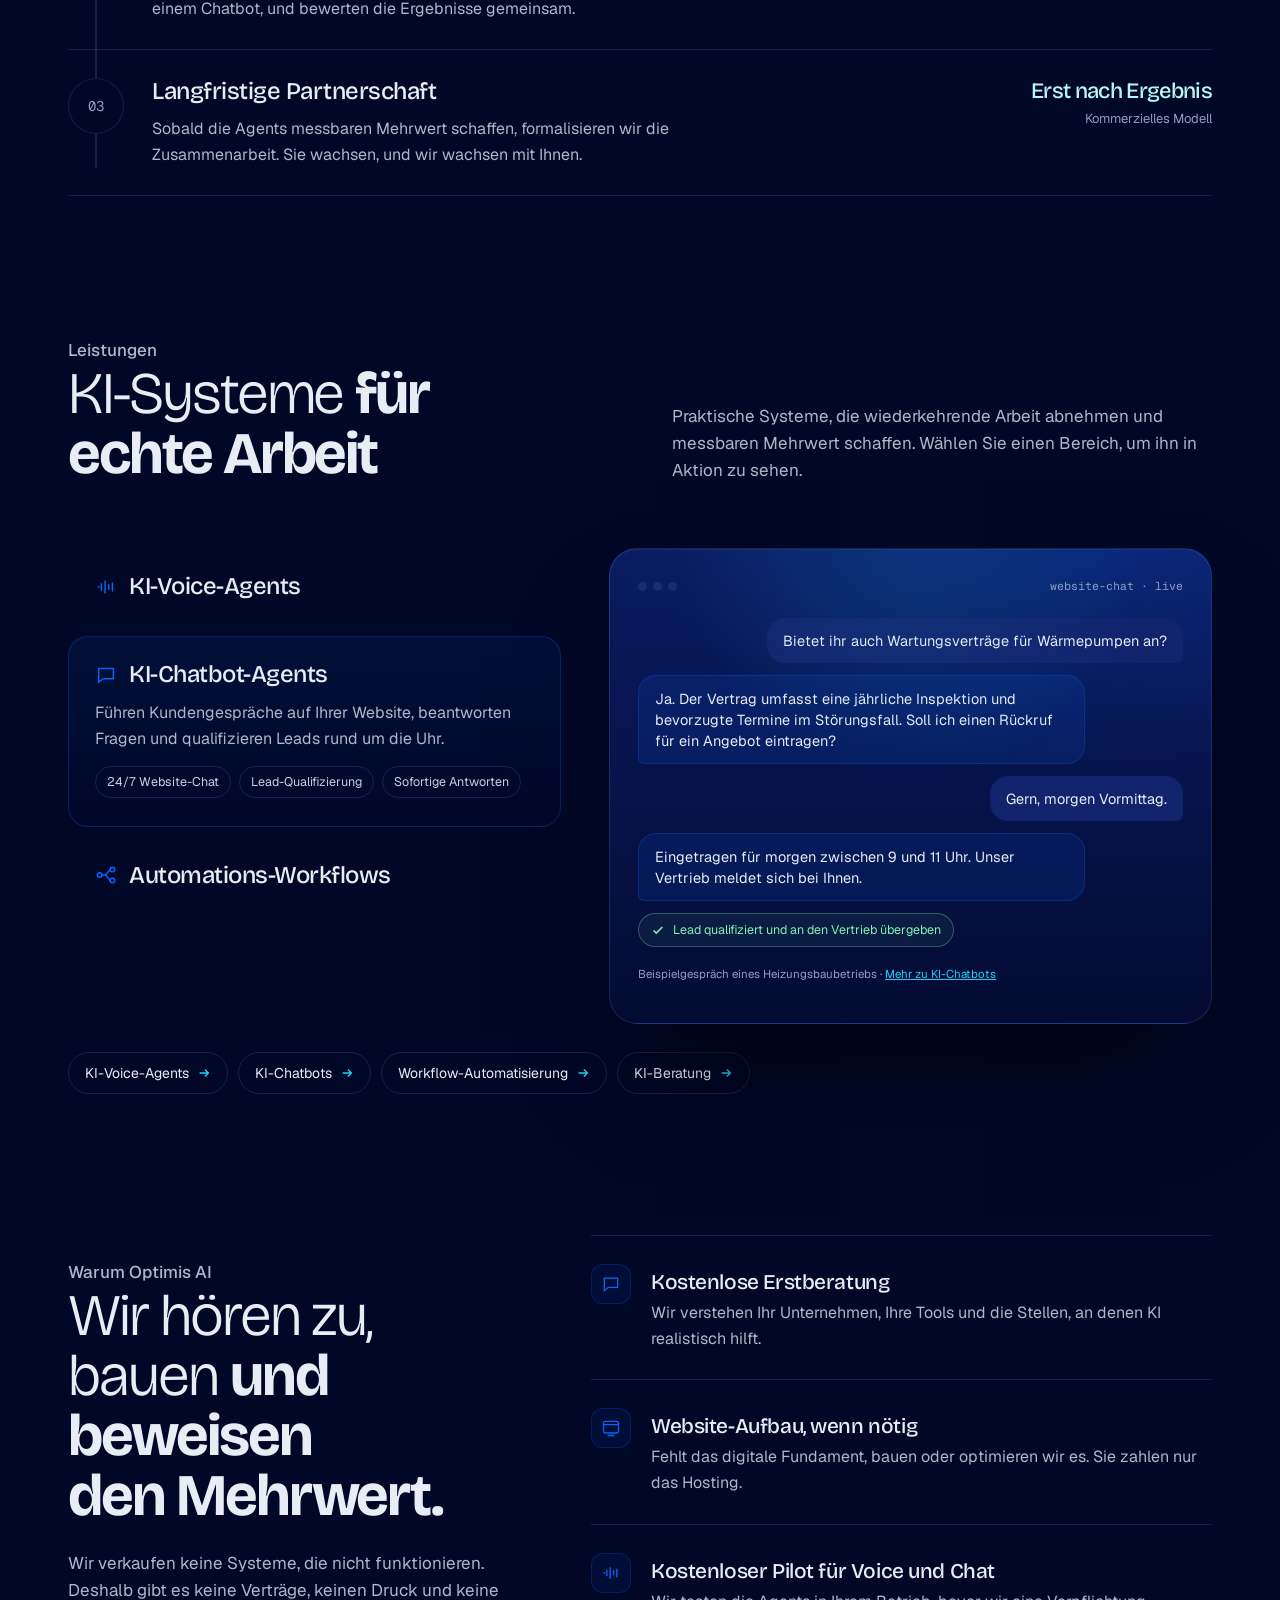
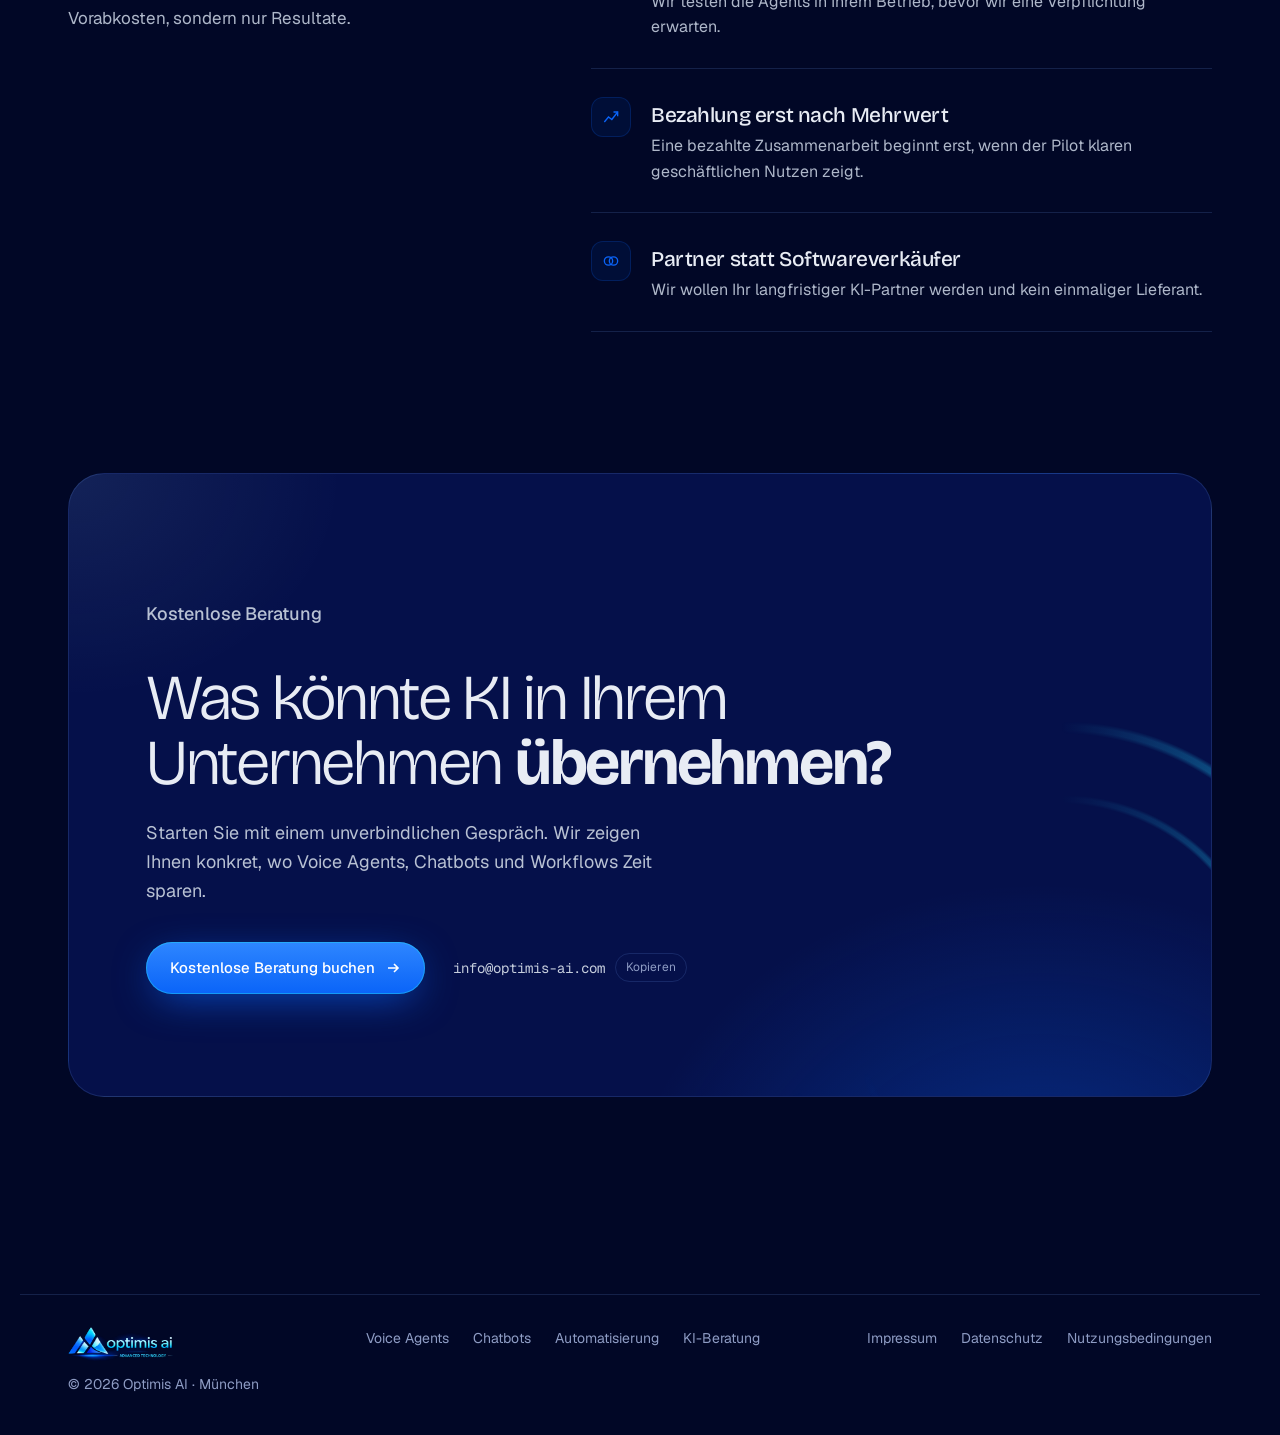
==== commit 1f88a4ae: "Chatbot: use Optimis Chat Platform widget (index) Removed the Optimis AI Chatbot Widget styles and s" ====
--- a/index.html
+++ b/index.html
@@ -921,173 +921,8 @@
 })();
 </script>
 
-<!-- Optimis AI Chatbot Widget (gleiche API und Logik wie die bisherige Seite, Optik ans Redesign angepasst) -->
-<style>
-#optimis-fab{position:fixed; right:calc(24px + env(safe-area-inset-right,0px)); bottom:calc(24px + env(safe-area-inset-bottom,0px)); z-index:99999;
-  width:60px; height:60px; border-radius:50%; border:0; cursor:pointer; display:grid; place-items:center;
-  background:radial-gradient(circle at 35% 30%, #1ED0F8, #0A64F8 55%, #06124A 100%);
-  box-shadow:0 0 0 1px rgba(30,208,248,.45) inset, 0 12px 40px -8px rgba(10,100,248,.9); transition:transform .25s}
-#optimis-fab:hover{transform:translateY(-2px) scale(1.05)}
-#optimis-fab::after{content:""; position:absolute; inset:-6px; border-radius:50%; border:1px solid rgba(30,208,248,.35); animation:optPulse 2.6s ease-out infinite}
-@keyframes optPulse{0%{transform:scale(.9); opacity:.9}100%{transform:scale(1.35); opacity:0}}
-#optimis-fab svg{width:26px; height:26px; fill:#fff}
-#optimis-fab .x{display:none}
-#optimis-fab[aria-expanded="true"] .bubble{display:none}
-#optimis-fab[aria-expanded="true"] .x{display:block}
-#optimis-win{position:fixed; right:calc(24px + env(safe-area-inset-right,0px)); bottom:calc(98px + env(safe-area-inset-bottom,0px)); z-index:99998;
-  width:min(370px, calc(100vw - 32px)); height:min(540px, calc(100vh - 140px)); display:flex; flex-direction:column; overflow:hidden;
-  background:rgba(6,18,74,.82); backdrop-filter:blur(20px) saturate(1.3); -webkit-backdrop-filter:blur(20px) saturate(1.3);
-  border:1px solid rgba(120,170,255,.22); border-radius:22px; box-shadow:0 40px 80px -30px rgba(0,0,0,.85);
-  font-family:"Geist","Helvetica Neue",Arial,sans-serif; color:#E8ECF4;
-  transform-origin:bottom right; transition:opacity .22s, transform .22s}
-#optimis-win.hidden{opacity:0; transform:translateY(10px) scale(.96); pointer-events:none; visibility:hidden}
-#optimis-header{display:flex; align-items:center; gap:12px; padding:16px 18px; border-bottom:1px solid rgba(120,170,255,.16);
-  background:linear-gradient(180deg, rgba(10,100,248,.22), transparent)}
-#optimis-header .avatar{width:36px; height:36px; border-radius:50%; flex:none;
-  background:radial-gradient(circle at 35% 30%, #B6F8F8, #1ED0F8 35%, #0A64F8 70%); box-shadow:0 0 18px rgba(30,208,248,.5)}
-#optimis-header .info{flex:1; min-width:0}
-#optimis-header .name{font-weight:600; font-size:14.5px}
-#optimis-header .status{font-size:12px; color:#7DF0B4; display:flex; align-items:center; gap:6px}
-#optimis-header .status i{width:7px; height:7px; border-radius:50%; background:#7DF0B4; box-shadow:0 0 8px #7DF0B4; display:block}
-#optimis-close{all:unset; cursor:pointer; color:#8E9CC4; font-size:22px; line-height:1; padding:4px 6px; border-radius:8px}
-#optimis-close:hover{color:#fff}
-#optimis-msgs{flex:1; overflow-y:auto; padding:16px; display:flex; flex-direction:column; gap:10px; overscroll-behavior:contain}
-.opt-msg{max-width:84%; padding:10px 14px; border-radius:16px; font-size:14px; line-height:1.5; word-break:break-word; white-space:pre-wrap}
-.opt-msg.bot{align-self:flex-start; background:rgba(10,100,248,.14); border:1px solid rgba(10,100,248,.3); border-bottom-left-radius:5px}
-.opt-msg.user{align-self:flex-end; background:#0A64F8; color:#fff; border-bottom-right-radius:5px}
-.opt-typing{align-self:flex-start; display:flex; gap:4px; padding:12px 14px; background:rgba(10,100,248,.1); border-radius:16px}
-.opt-typing i{width:6px; height:6px; border-radius:50%; background:#1ED0F8; animation:optBounce 1s infinite}
-.opt-typing i:nth-child(2){animation-delay:.15s}.opt-typing i:nth-child(3){animation-delay:.3s}
-@keyframes optBounce{0%,60%,100%{transform:none; opacity:.4}30%{transform:translateY(-4px); opacity:1}}
-.opt-action{align-self:flex-start; display:inline-block; background:linear-gradient(180deg,#2E86FF,#0A64F8); color:#fff !important; text-decoration:none;
-  font-size:13.5px; font-weight:600; padding:10px 16px; border-radius:999px; box-shadow:0 8px 24px -8px rgba(10,100,248,.9)}
-#optimis-footer{display:flex; gap:8px; padding:12px; border-top:1px solid rgba(120,170,255,.16)}
-#optimis-input{flex:1; min-width:0; border:1px solid rgba(120,170,255,.22); background:rgba(1,7,38,.6); color:#E8ECF4; border-radius:999px;
-  padding:10px 16px; font:inherit; font-size:14px; outline:none}
-#optimis-input::placeholder{color:#8E9CC4}
-#optimis-input:focus{border-color:#1ED0F8}
-#optimis-send{width:42px; height:42px; flex:none; border:0; border-radius:50%; cursor:pointer; display:grid; place-items:center; background:#0A64F8}
-#optimis-send:hover{background:#2E86FF}
-#optimis-send svg{width:17px; height:17px; fill:#fff}
-#optimis-privacy{font-size:11px; color:#8E9CC4; padding:0 16px 12px; line-height:1.4}
-#optimis-privacy a{color:#1ED0F8}
-@media (prefers-reduced-motion: reduce){#optimis-fab::after,.opt-typing i{animation:none}}
-</style>
-<script>
-(function () {
-  var API_URL = "https://optimis-ai-site.vercel.app/api/chat";
-  var BOT_NAME = "Optimis Assistant";
-  var T = {
-    de: { greeting:"Hallo! Ich bin der Optimis AI Assistent 👋 Wie kann ich Ihnen helfen?", placeholder:"Nachricht eingeben…",
-          error:"Etwas ist schiefgelaufen. Bitte versuchen Sie es erneut.", fetchError:"Entschuldigung, ich konnte keine Antwort abrufen.",
-          close:"Schließen", open:"Chat öffnen", send:"Senden",
-          privacy:'Ihre Angaben nutzen wir nur zur Kontaktaufnahme. <a href="datenschutz.html">Datenschutzerklärung</a>' },
-    en: { greeting:"Hello! I'm the Optimis AI Assistant 👋 How can I help you?", placeholder:"Type a message…",
-          error:"Something went wrong. Please try again.", fetchError:"Sorry, I couldn't get a response.",
-          close:"Close", open:"Open chat", send:"Send",
-          privacy:'Details you share are only used to contact you. <a href="datenschutz.html">Privacy policy</a>' }
-  };
-  function lang(){ return (document.documentElement.lang || "de").slice(0,2) === "en" ? "en" : "de"; }
-
-  var sessionId = null;
-  try { sessionId = sessionStorage.getItem("optimis_chat_session"); } catch (e) {}
-  if (!sessionId) {
-    sessionId = "sess_" + Math.random().toString(36).slice(2) + Date.now();
-    try { sessionStorage.setItem("optimis_chat_session", sessionId); } catch (e) {}
-  }
-  var history = [];
-
-  var fab = document.createElement("button");
-  fab.id = "optimis-fab"; fab.type = "button";
-  fab.setAttribute("aria-expanded", "false"); fab.setAttribute("aria-controls", "optimis-win");
-  fab.innerHTML = '<svg class="bubble" viewBox="0 0 24 24" aria-hidden="true"><path d="M20 2H4c-1.1 0-2 .9-2 2v18l4-4h14c1.1 0 2-.9 2-2V4c0-1.1-.9-2-2-2z"/></svg>' +
-                  '<svg class="x" viewBox="0 0 24 24" aria-hidden="true"><path d="M18.3 5.7 12 12l6.3 6.3-1.4 1.4L10.6 13.4 4.3 19.7 2.9 18.3 9.2 12 2.9 5.7 4.3 4.3l6.3 6.3 6.3-6.3z"/></svg>';
-
-  var win = document.createElement("div");
-  win.id = "optimis-win"; win.className = "hidden"; win.setAttribute("role", "dialog"); win.setAttribute("aria-label", BOT_NAME);
-  win.innerHTML =
-    '<div id="optimis-header"><div class="avatar" aria-hidden="true"></div>' +
-      '<div class="info"><div class="name">' + BOT_NAME + '</div><div class="status"><i></i>Online</div></div>' +
-      '<button id="optimis-close" type="button">×</button></div>' +
-    '<div id="optimis-msgs" aria-live="polite"></div>' +
-    '<div id="optimis-footer"><input id="optimis-input" type="text" autocomplete="off" />' +
-      '<button id="optimis-send" type="button"><svg viewBox="0 0 24 24" aria-hidden="true"><path d="M2.01 21L23 12 2.01 3 2 10l15 2-15 2z"/></svg></button></div>' +
-    '<div id="optimis-privacy"></div>';
-  document.body.appendChild(fab);
-  document.body.appendChild(win);
-
-  var msgs = document.getElementById("optimis-msgs");
-  var input = document.getElementById("optimis-input");
-  var greetEl = null;
-
-  function applyLang(){
-    var t = T[lang()];
-    fab.setAttribute("aria-label", open ? t.close : t.open);
-    document.getElementById("optimis-close").setAttribute("aria-label", t.close);
-    document.getElementById("optimis-send").setAttribute("aria-label", t.send);
-    input.placeholder = t.placeholder;
-    document.getElementById("optimis-privacy").innerHTML = t.privacy;
-    if (greetEl && history.length === 0) greetEl.textContent = t.greeting;
-  }
-  function addMessage(text, role){
-    var el = document.createElement("div"); el.className = "opt-msg " + role; el.textContent = text;
-    msgs.appendChild(el); msgs.scrollTop = msgs.scrollHeight; return el;
-  }
-  function addAction(action){
-    if (!action || action.type !== "link" || !/^https:\/\//.test(action.url || "")) return;
-    var a = document.createElement("a"); a.className = "opt-action"; a.href = action.url; a.target = "_blank"; a.rel = "noopener";
-    a.textContent = action.label || "📅"; msgs.appendChild(a); msgs.scrollTop = msgs.scrollHeight;
-  }
-  function showTyping(){
-    var el = document.createElement("div"); el.className = "opt-typing"; el.id = "optimis-typing"; el.innerHTML = "<i></i><i></i><i></i>";
-    msgs.appendChild(el); msgs.scrollTop = msgs.scrollHeight;
-  }
-  function removeTyping(){ var t = document.getElementById("optimis-typing"); if (t) t.remove(); }
-
-  var busy = false;
-  function send(){
-    var text = input.value.trim();
-    if (!text || busy) return;
-    input.value = ""; busy = true;
-    addMessage(text, "user");
-    history.push({ role: "user", content: text });
-    showTyping();
-    var l = lang();
-    fetch(API_URL, { method: "POST", headers: { "Content-Type": "application/json" },
-      body: JSON.stringify({ messages: history, sessionId: sessionId, lang: l }) })
-      .then(function (r) { return r.json(); })
-      .then(function (data) {
-        removeTyping();
-        var reply = data.message || T[l].fetchError;
-        addMessage(reply, "bot"); addAction(data.action);
-        history.push({ role: "assistant", content: reply });
-      })
-      .catch(function () { removeTyping(); addMessage(T[l].error, "bot"); })
-      .then(function () { busy = false; });
-  }
-
-  var open = false;
-  function toggleChat(){
-    open = !open;
-    win.classList.toggle("hidden", !open);
-    fab.setAttribute("aria-expanded", String(open));
-    if (open) {
-      if (!msgs.children.length) greetEl = addMessage(T[lang()].greeting, "bot");
-      setTimeout(function () { input.focus(); }, 120);
-    }
-    applyLang();
-  }
-  fab.addEventListener("click", toggleChat);
-  document.getElementById("optimis-close").addEventListener("click", toggleChat);
-  document.getElementById("optimis-send").addEventListener("click", send);
-  input.addEventListener("keydown", function (e) { if (e.key === "Enter") send(); });
-  document.addEventListener("keydown", function (e) { if (e.key === "Escape" && open) toggleChat(); });
-
-  /* follow the page's DE/EN switch */
-  new MutationObserver(applyLang).observe(document.documentElement, { attributes: true, attributeFilter: ["lang"] });
-  applyLang();
-})();
-</script>
+<!-- Optimis AI Chatbot Widget (Optimis Chat Platform, Einstellungen im Dashboard) -->
+<script src="https://optimis-chat-platform.vercel.app/widget.js" data-client="optimis" defer></script>
 
 <script src="assets/booking.js" defer></script>
 </body>
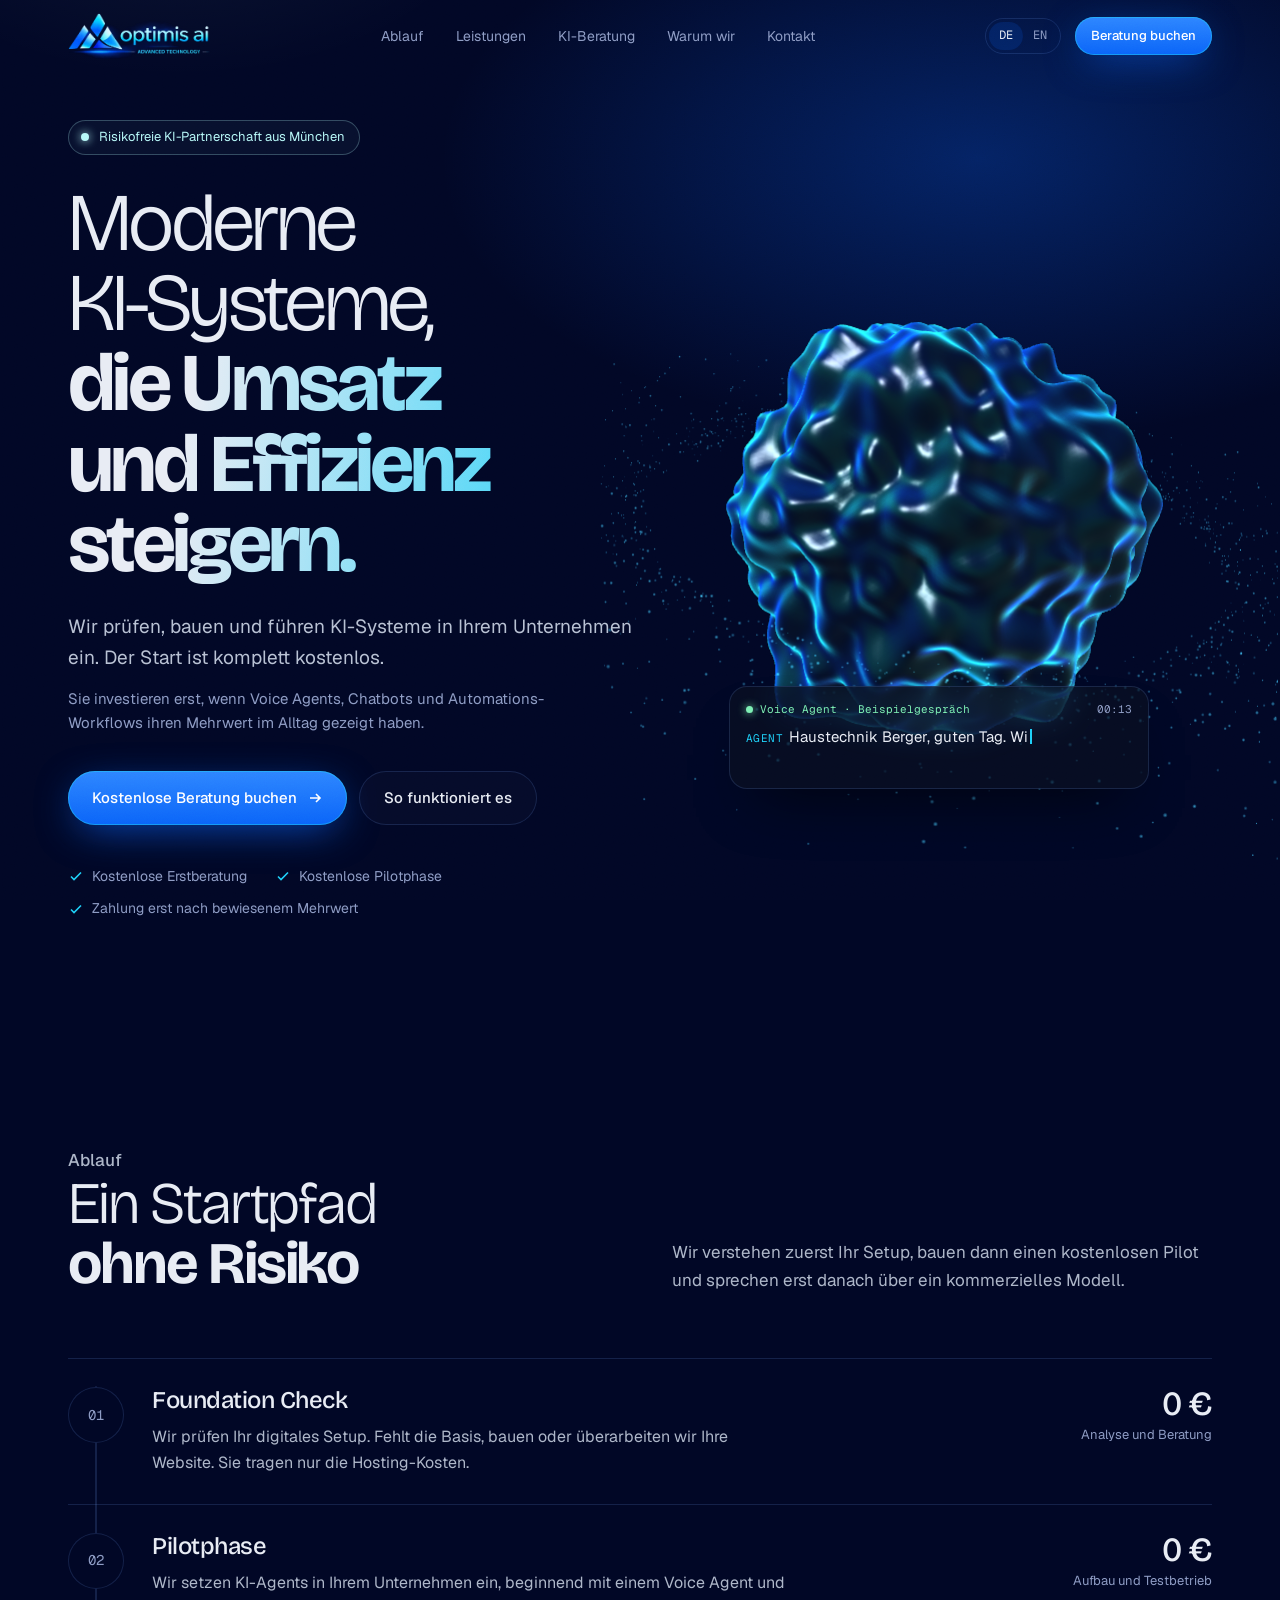
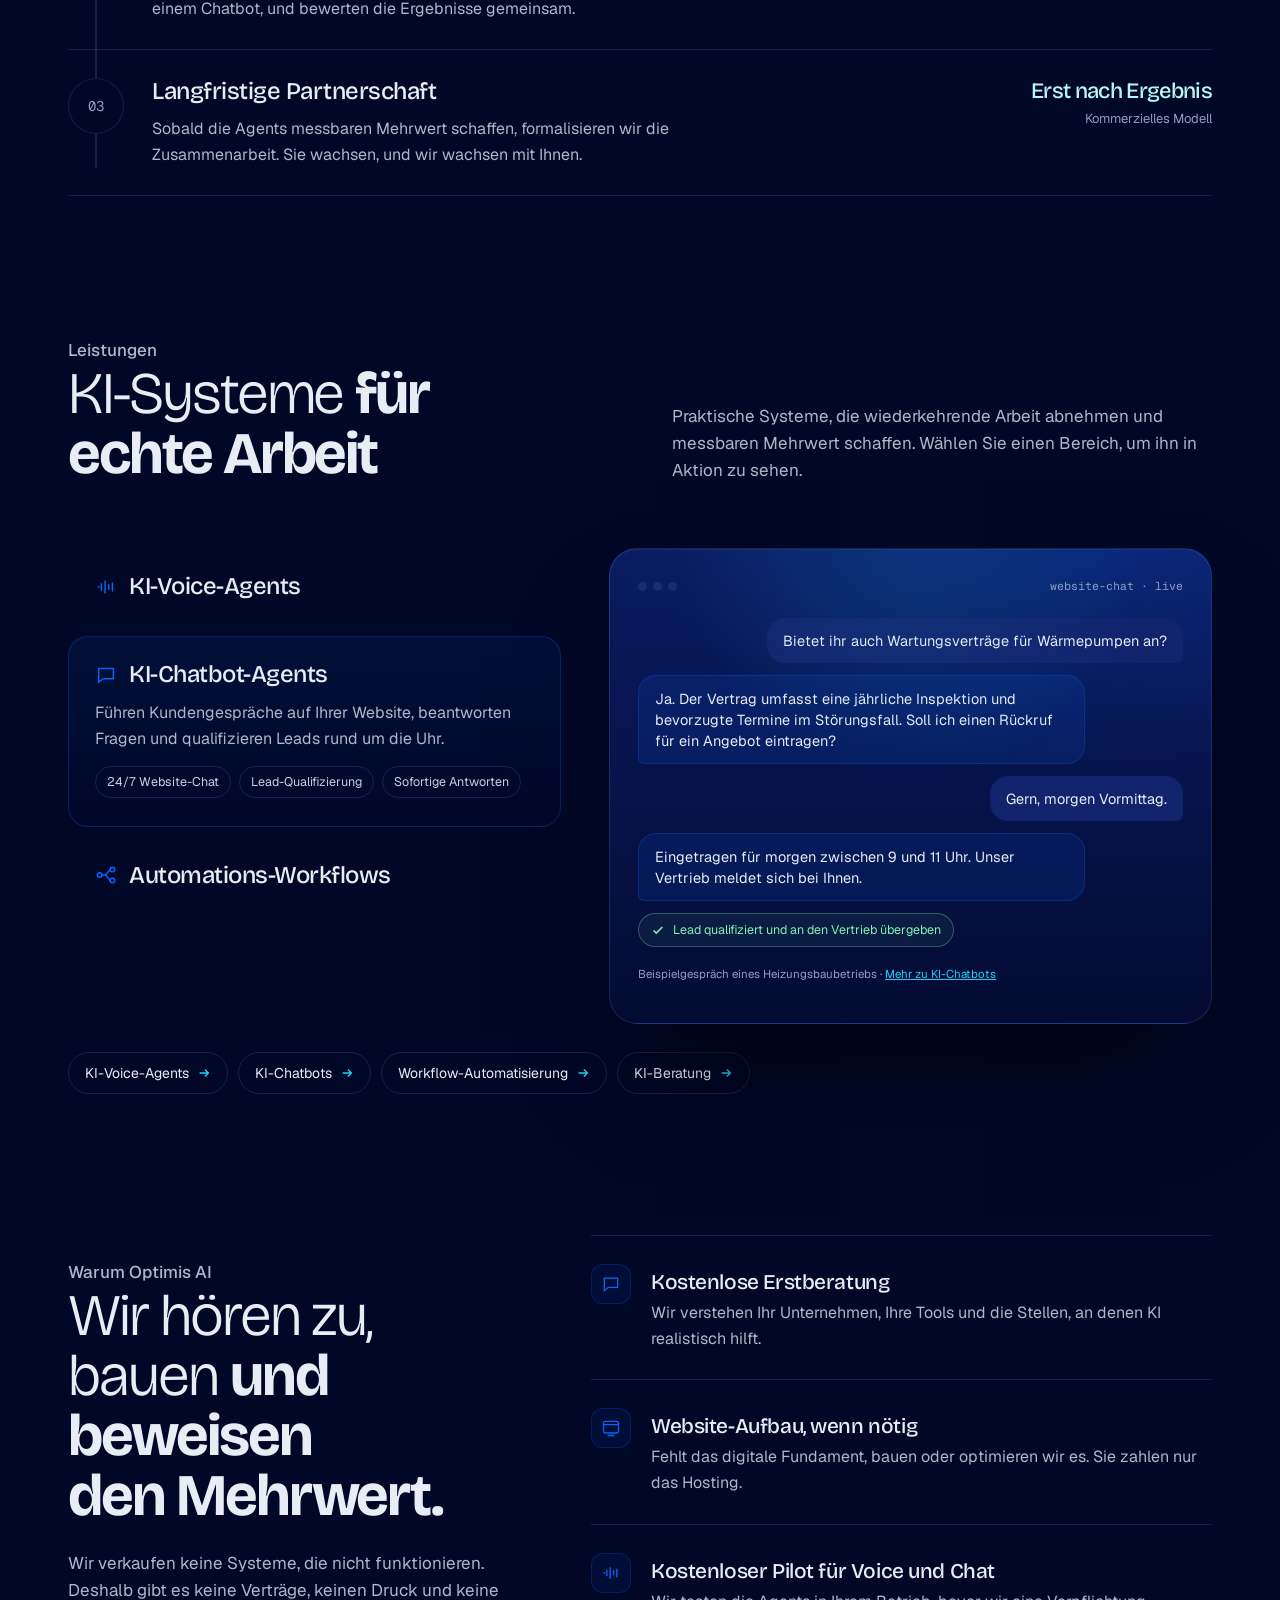
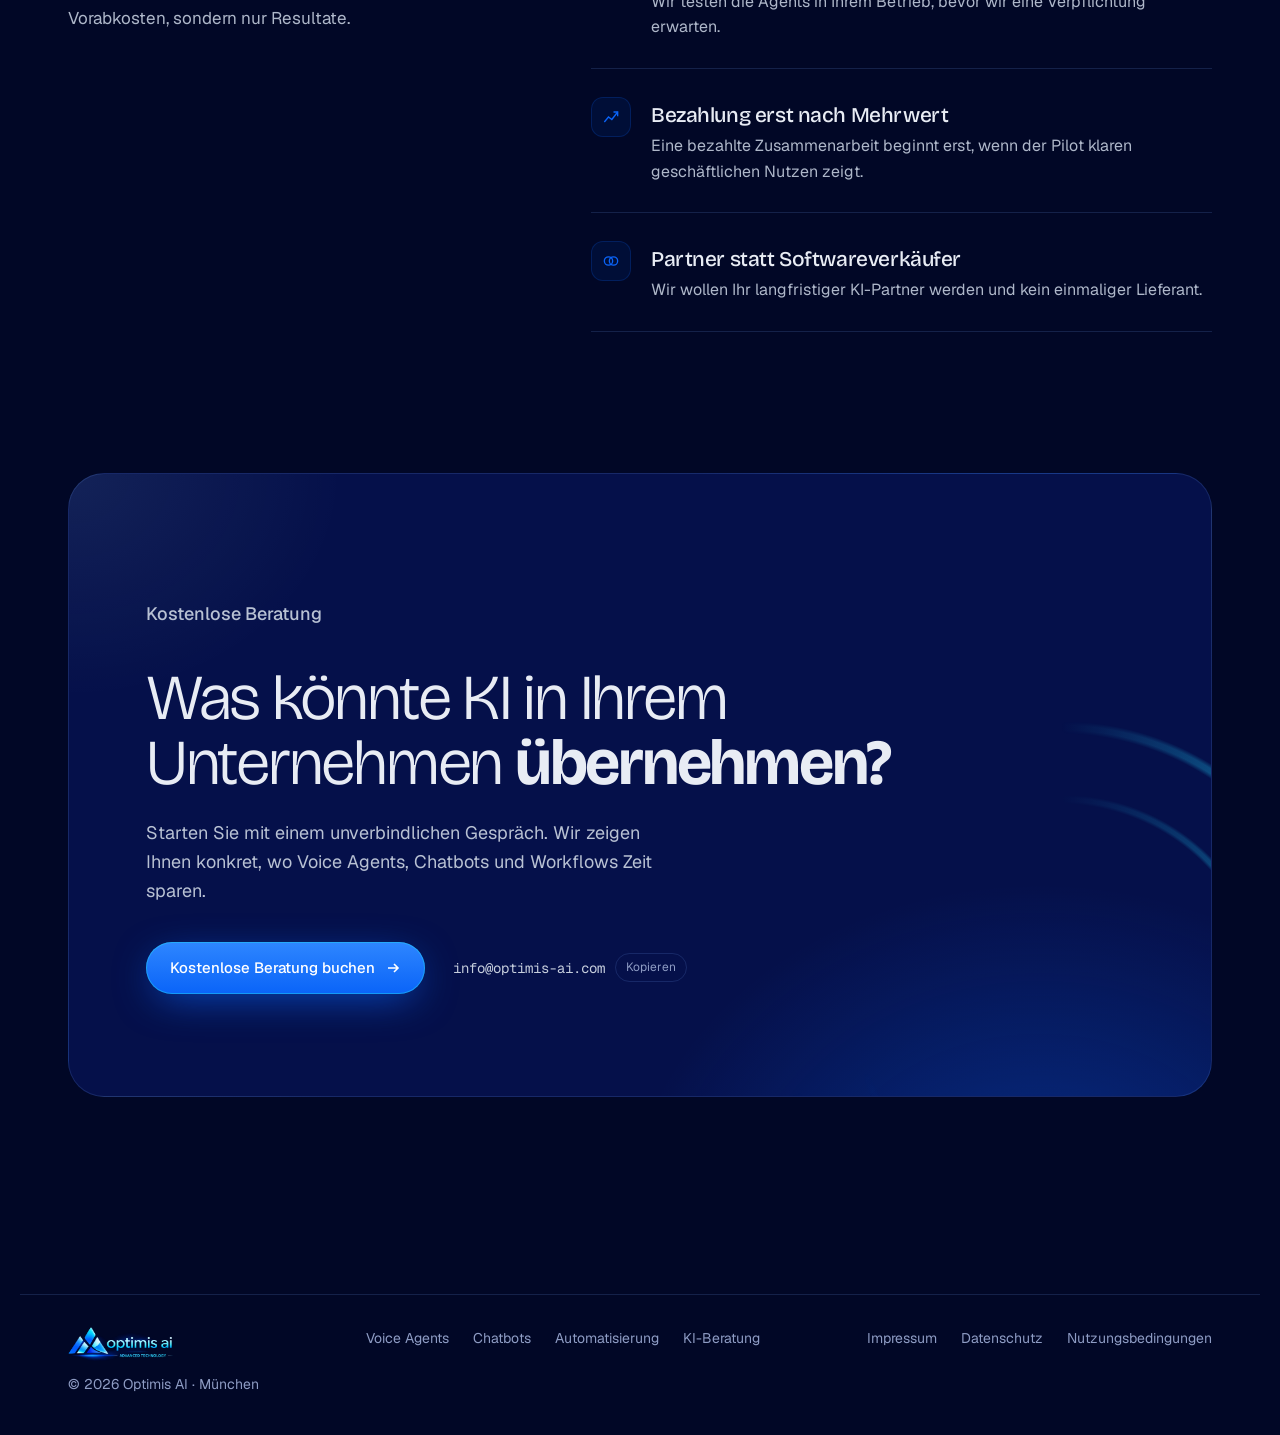
==== commit 9bdb8f79: "Update Optimis AI Chatbot Widget script attributes" ====
--- a/index.html
+++ b/index.html
@@ -922,7 +922,7 @@
 </script>
 
 <!-- Optimis AI Chatbot Widget (Optimis Chat Platform, Einstellungen im Dashboard) -->
-<script src="https://optimis-chat-platform.vercel.app/widget.js" data-client="optimis" defer></script>
+<script src="https://optimis-chat-platform.vercel.app/widget.js" data-client="optimis" data-theme="optimis" defer></script>
 
 <script src="assets/booking.js" defer></script>
 </body>
